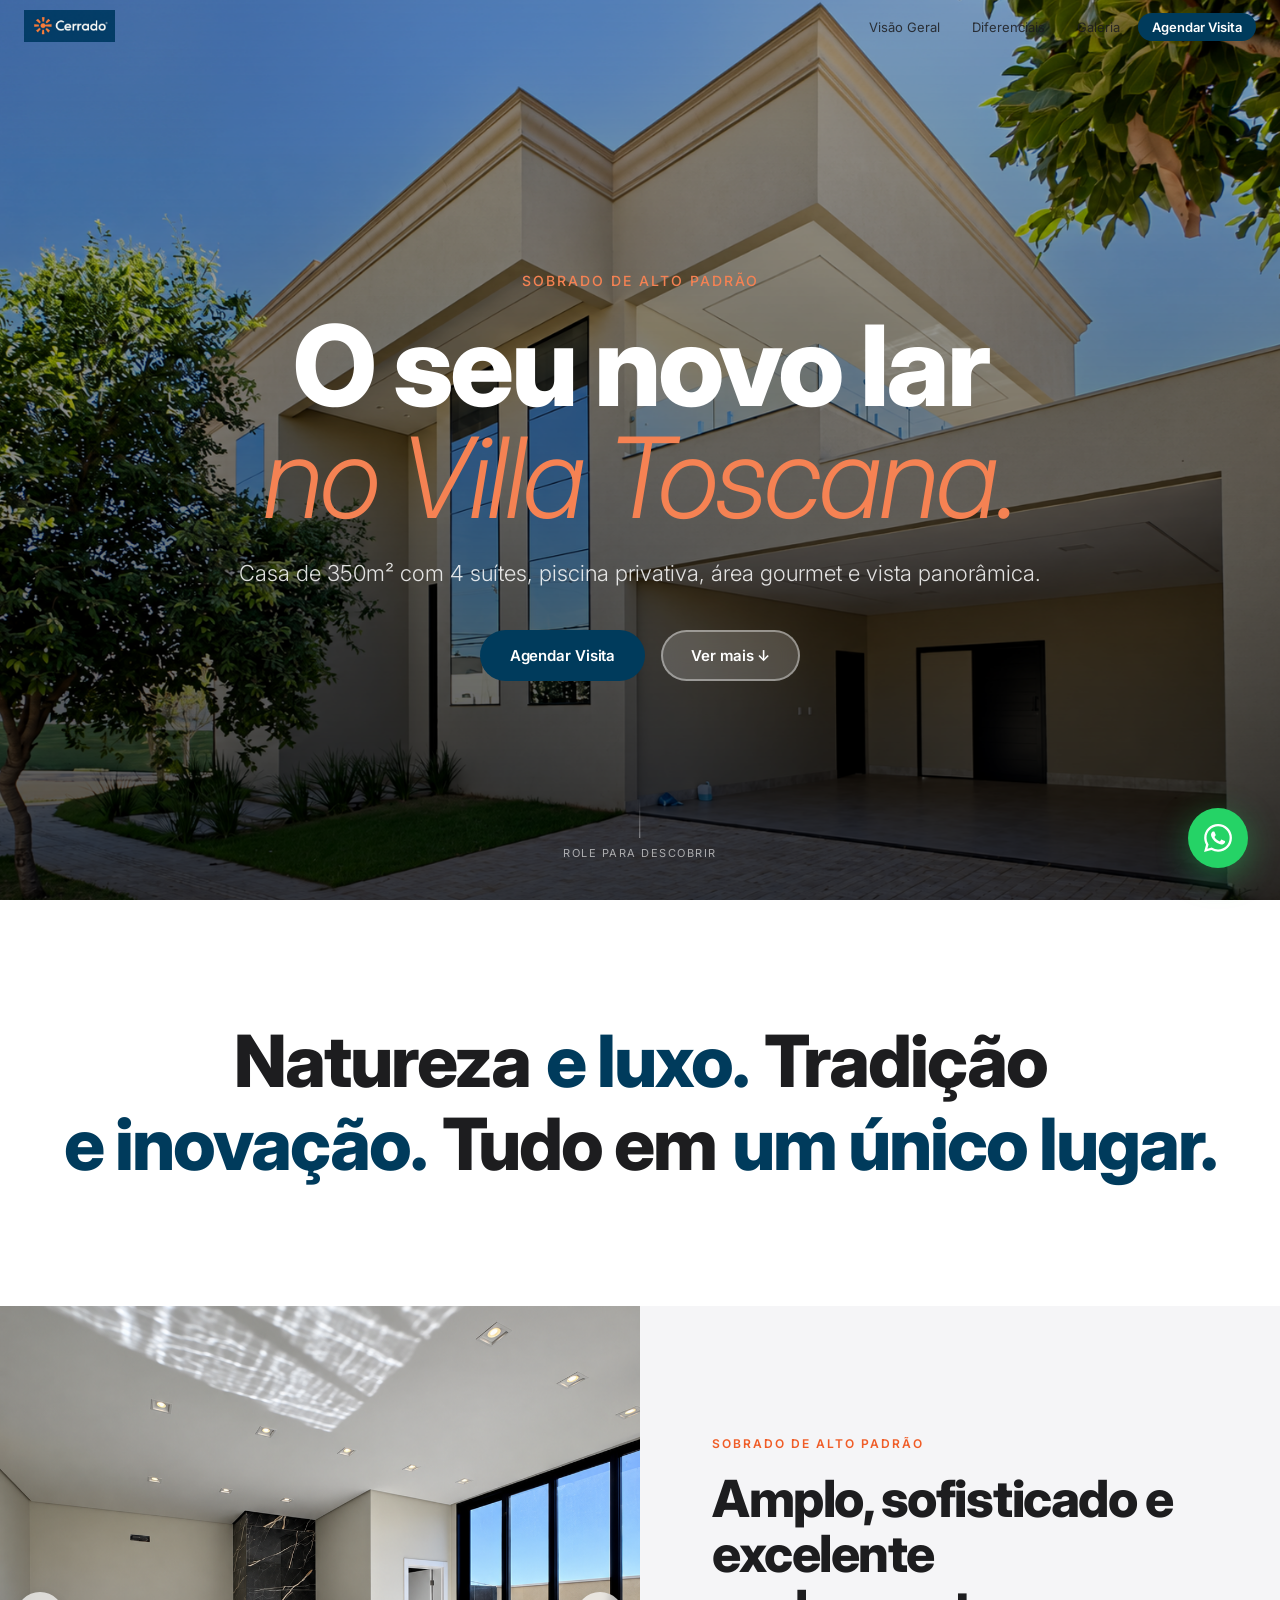
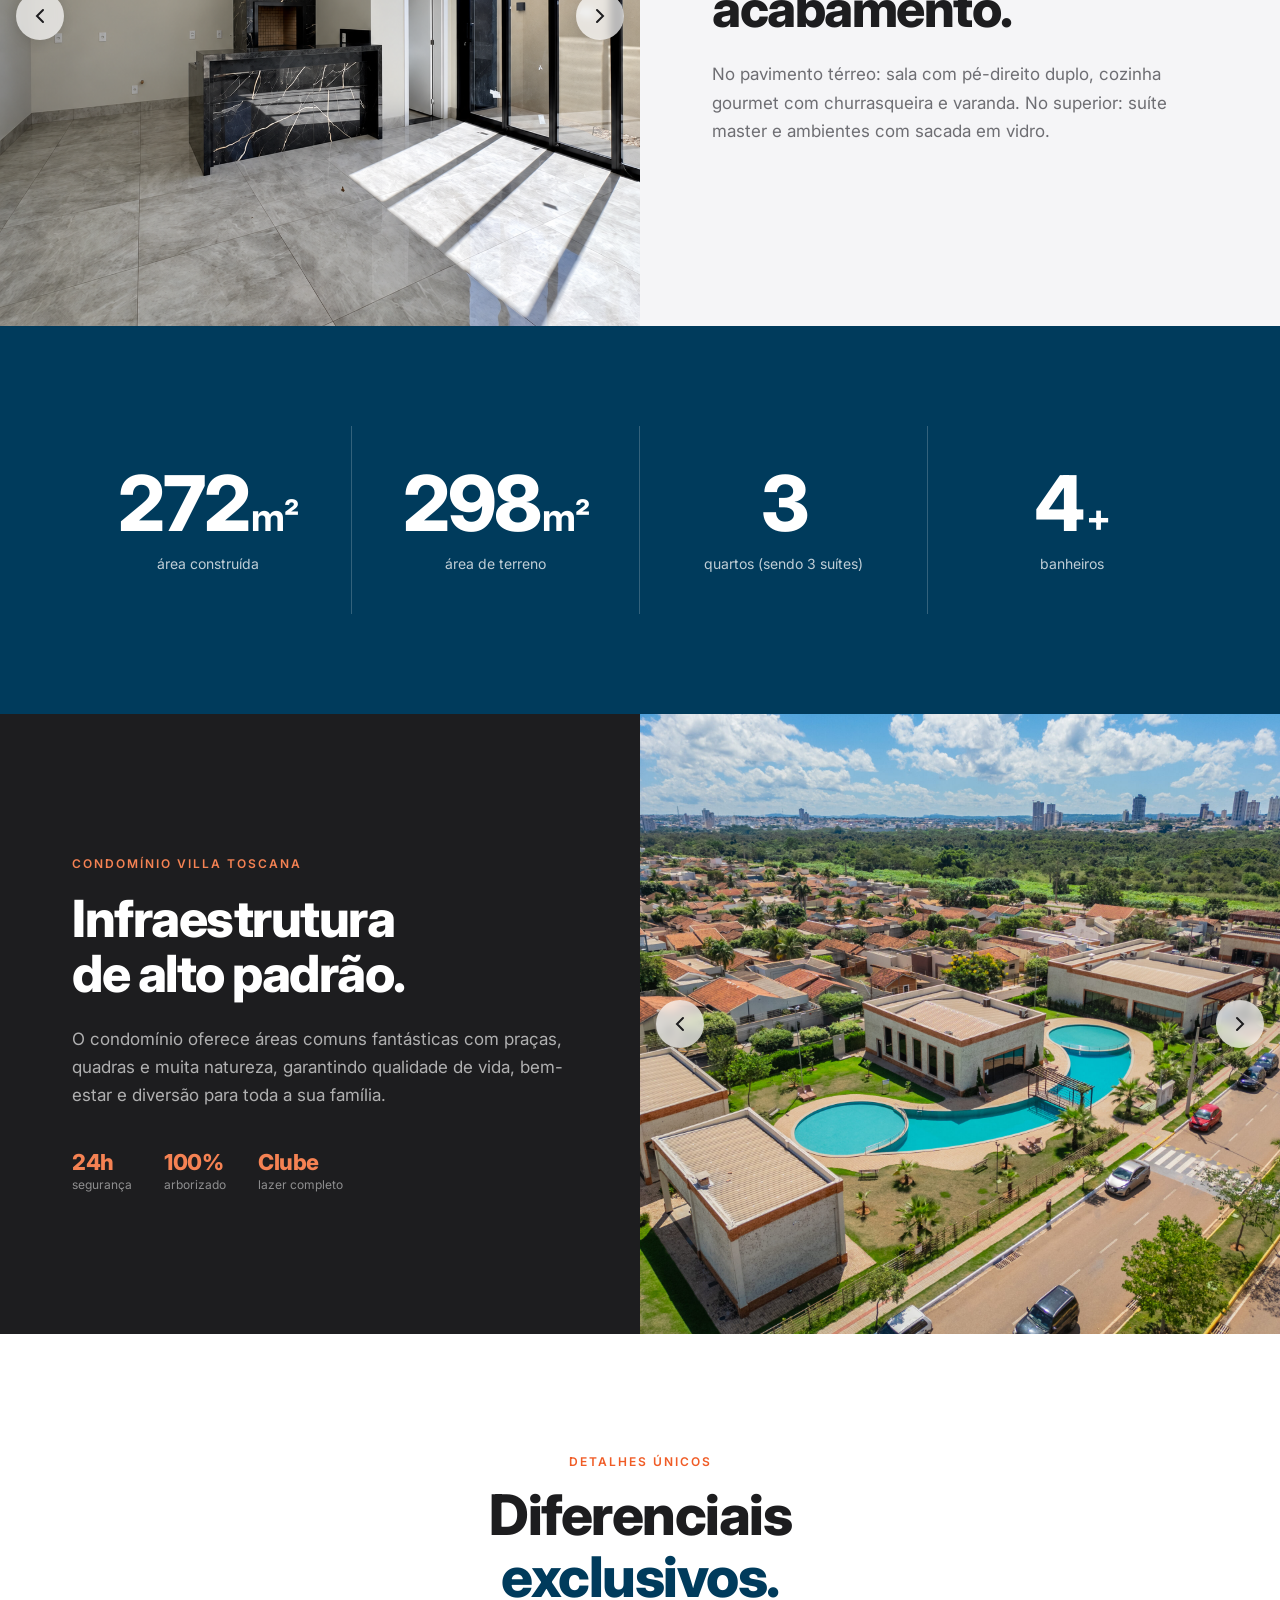
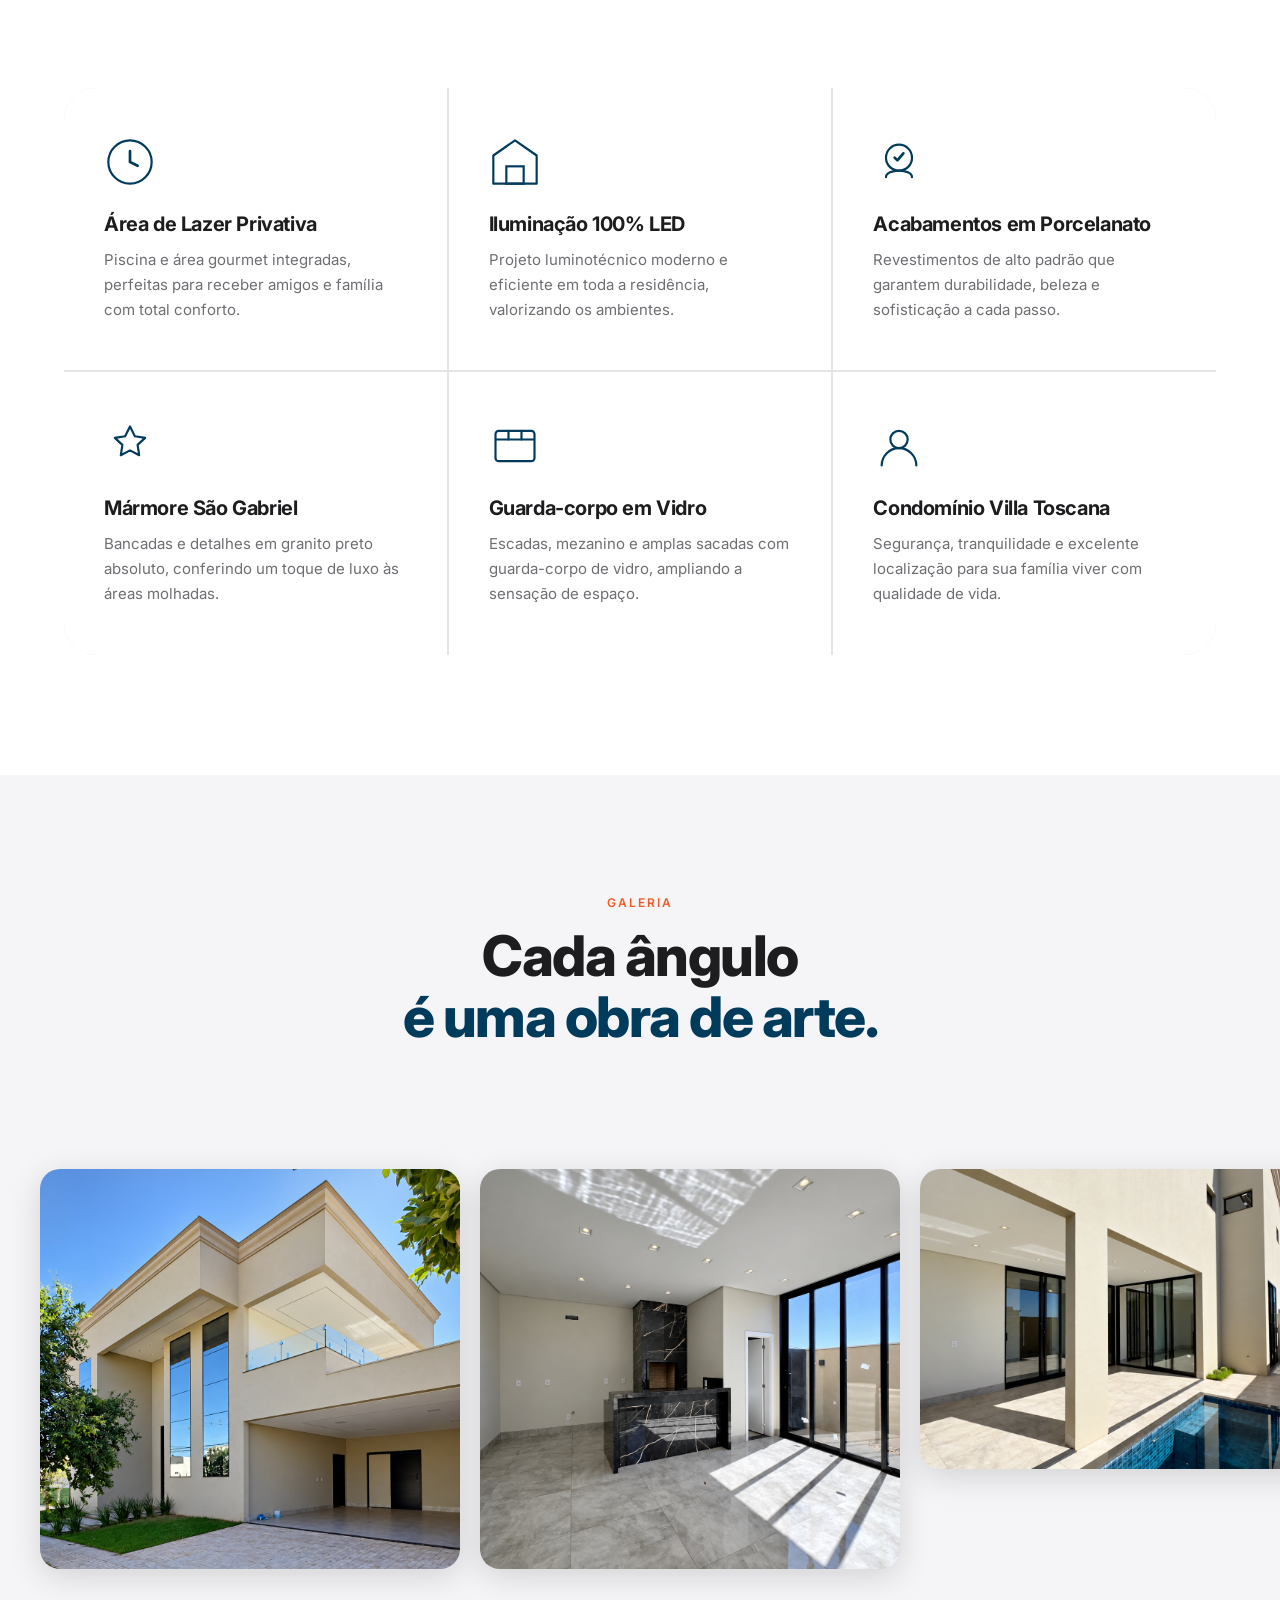
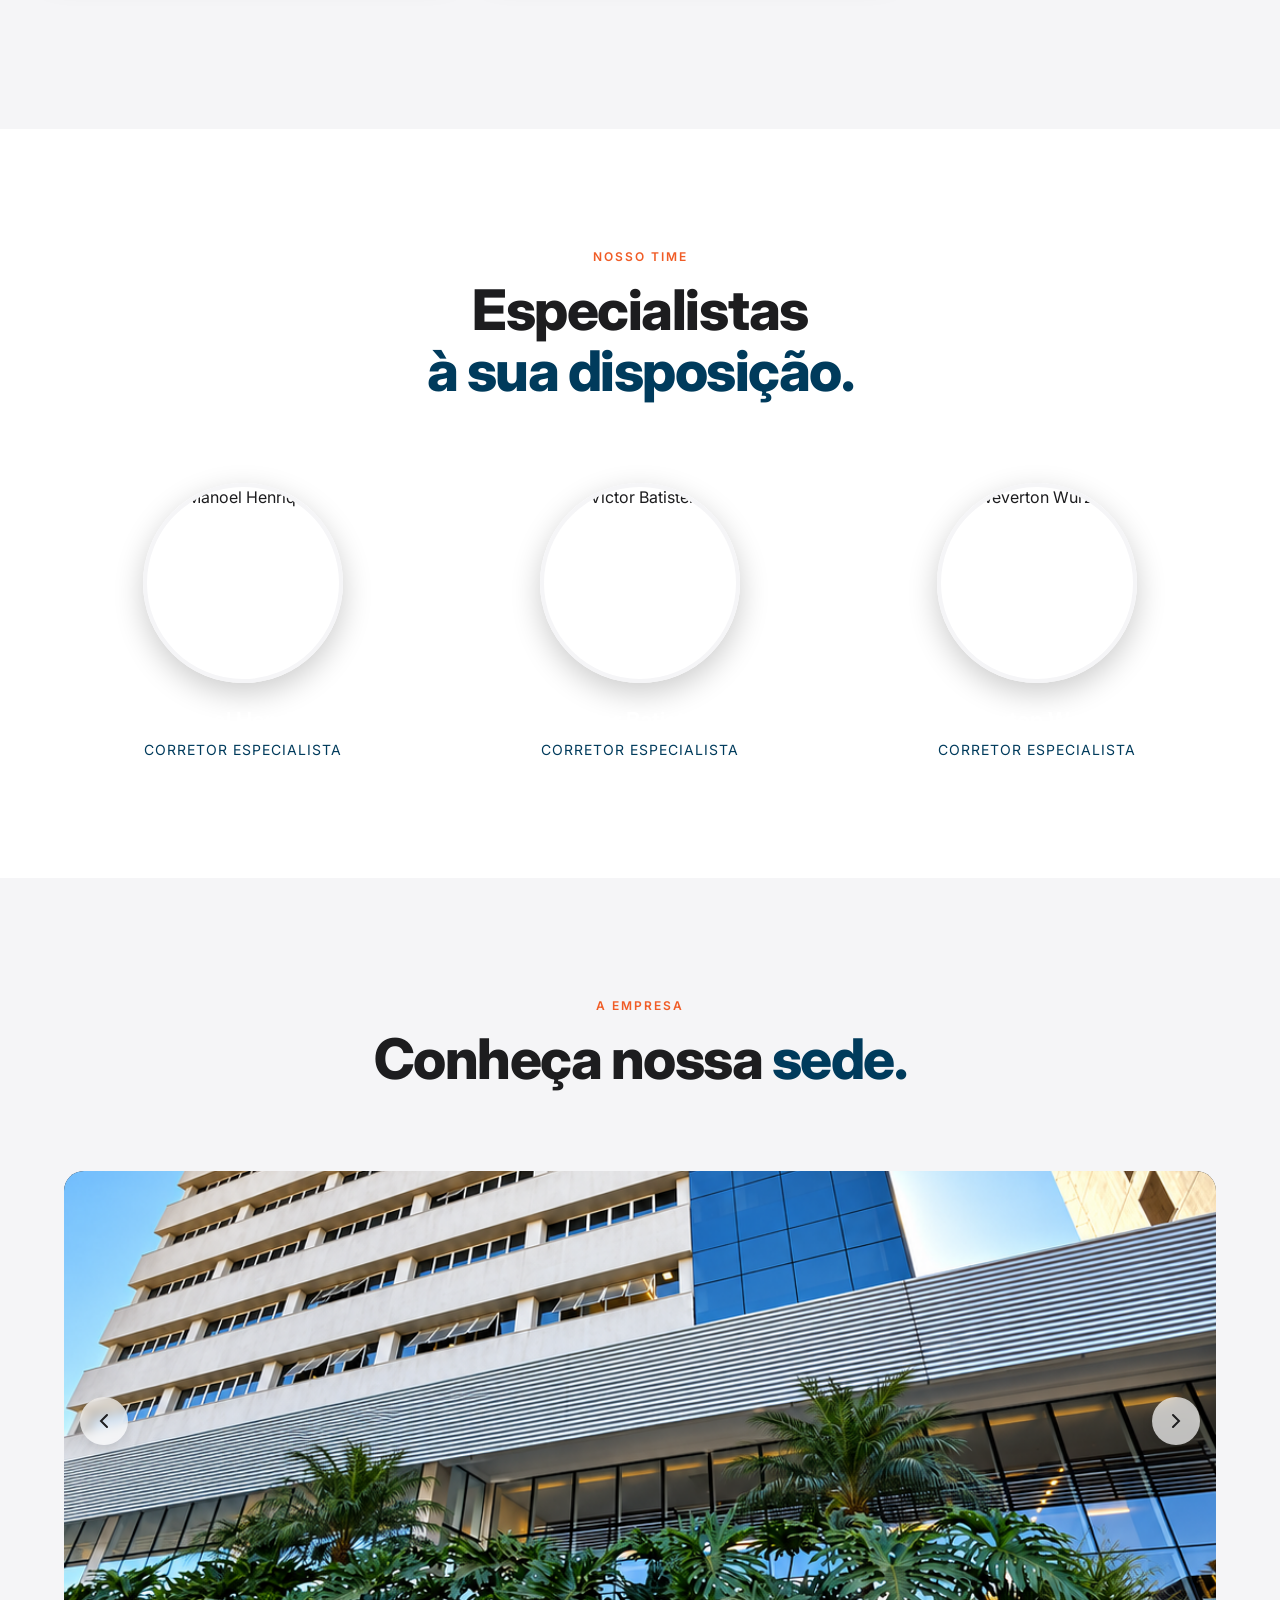
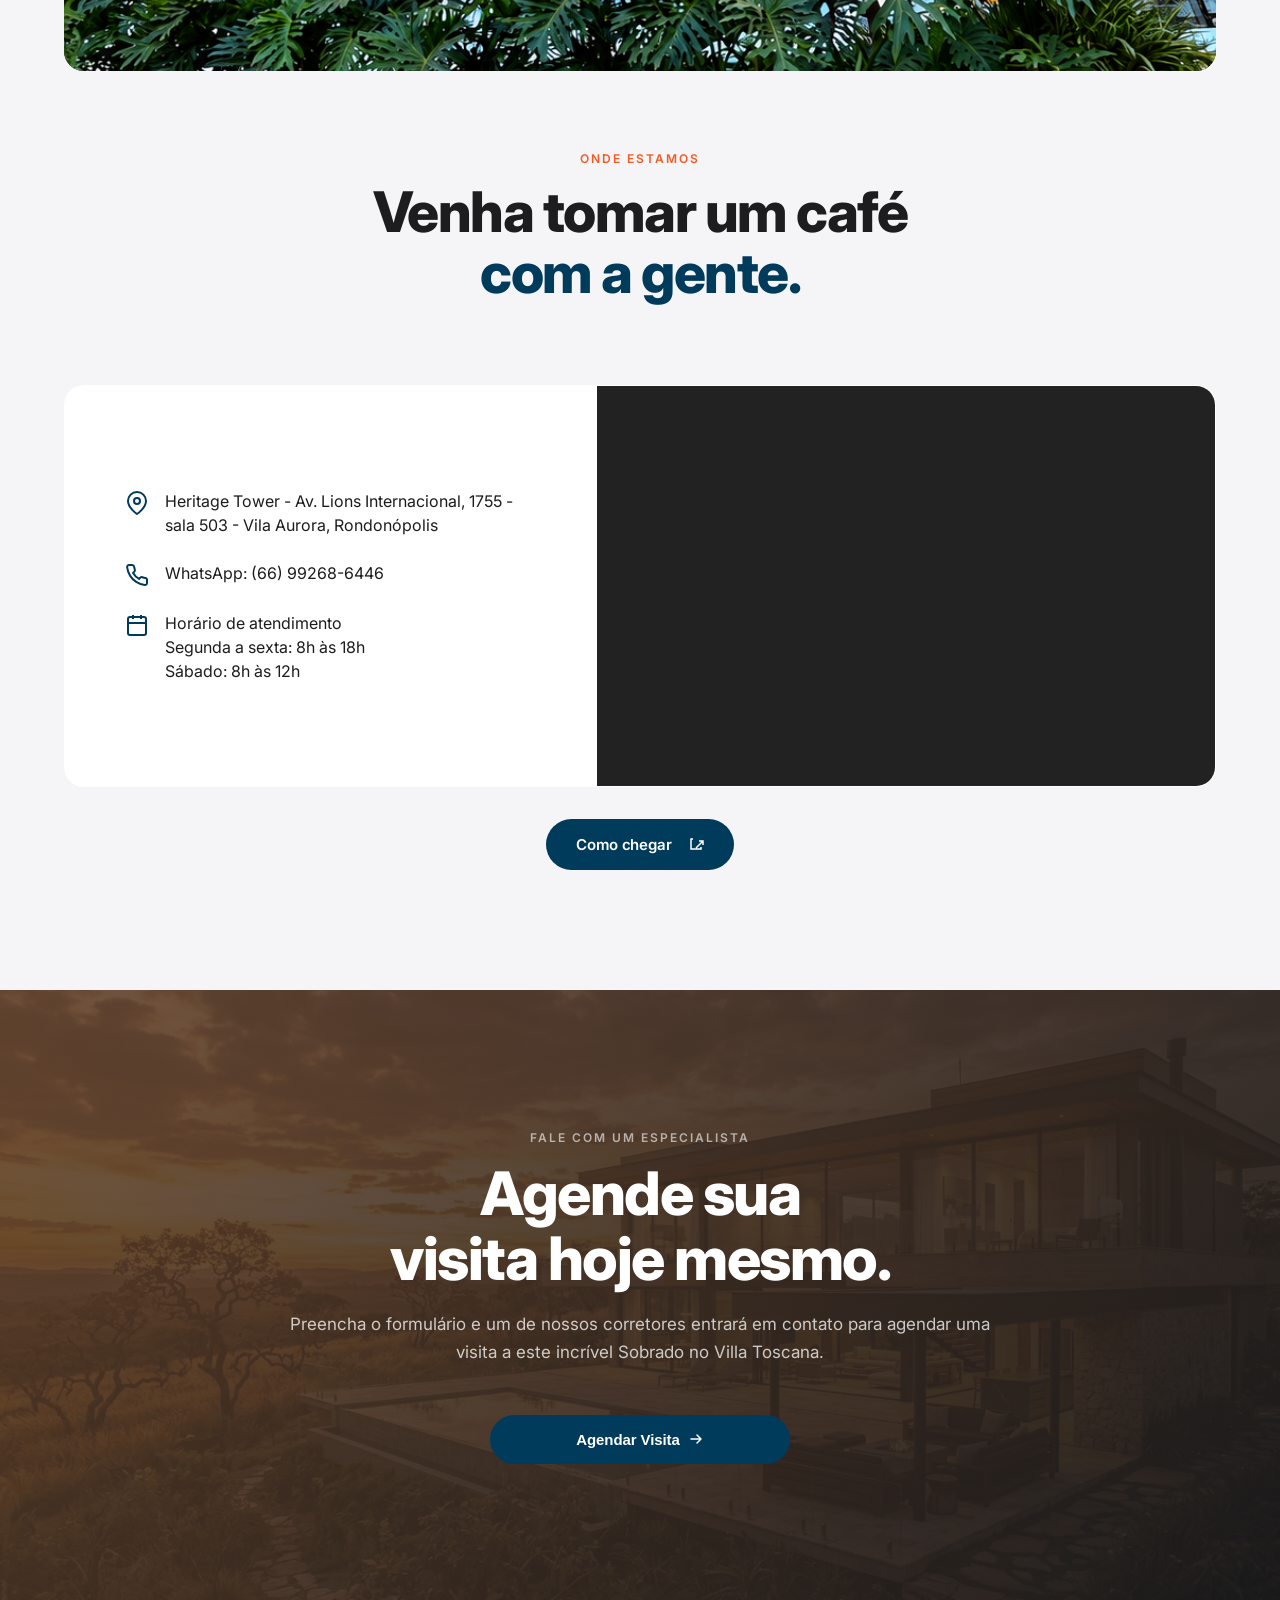
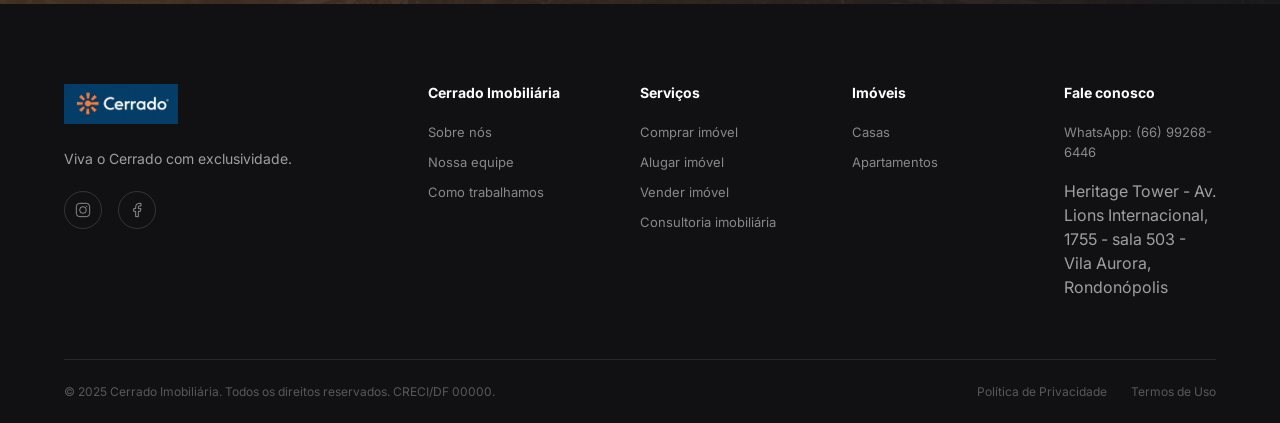
==== index.html @ 053aafa9 "feat: setup webhook, update layout and add obrigado page" ====
<!DOCTYPE html>
<html lang="pt-BR">
<head>
  <meta charset="UTF-8" />
  <meta name="viewport" content="width=device-width, initial-scale=1.0" />
  <title>Cerrado Imobiliária | Viva o Cerrado com Exclusividade</title>
  <meta name="description" content="Cerrado Imobiliária — empreendimentos de alto padrão integrados à natureza única do Cerrado brasileiro." />
  <link rel="preconnect" href="https://fonts.googleapis.com" />
  <link rel="preconnect" href="https://fonts.gstatic.com" crossorigin />
  <link href="https://fonts.googleapis.com/css2?family=Inter:ital,wght@0,300;0,400;0,500;0,600;0,700;0,800;0,900;1,300;1,400&display=swap" rel="stylesheet" />
  <link rel="stylesheet" href="style.css" />
</head>
<body>


  <nav class="nav" id="main-nav">
    <div class="nav__inner">
      <a href="#" class="nav__logo" id="nav-logo">
        <img src="logoempresa.png" alt="Cerrado Imobiliária" style="height: 32px;" />
      </a>
      <ul class="nav__links" id="nav-links">
        <li><a href="#visao-geral" class="nav__link">Visão Geral</a></li>

        <li><a href="#diferenciais" class="nav__link">Diferenciais</a></li>
        <li><a href="#galeria" class="nav__link">Galeria</a></li>
        <li><a href="#contato" class="nav__link nav__link--cta">Agendar Visita</a></li>
      </ul>
      <button class="nav__hamburger" id="nav-hamburger" aria-label="Menu">
        <span></span><span></span><span></span>
      </button>
    </div>
  </nav>

  <div class="mobile-menu" id="mobile-menu">
    <ul>
      <li><a href="#visao-geral">Visão Geral</a></li>

      <li><a href="#diferenciais">Diferenciais</a></li>
      <li><a href="#galeria">Galeria</a></li>
      <li><a href="#contato">Agendar Visita</a></li>
    </ul>
  </div>

  <main>

    <section class="hero" id="hero">
      <div class="hero__bg-wrap">
        <img src="frente.png" alt="Fachada da casa no Cerrado" class="hero__bg-img" id="hero-bg" />
        <div class="hero__overlay"></div>
      </div>
      <div class="hero__content">
        <p class="hero__eyebrow reveal-up" id="hero-eyebrow">Sobrado de Alto Padrão</p>
        <h1 class="hero__title reveal-up delay-1" id="hero-title">O seu novo lar<br/><em>no Villa Toscana.</em></h1>
        <p class="hero__subtitle reveal-up delay-2" id="hero-subtitle">
          Casa de 350m² com 4 suítes, piscina privativa, área gourmet e vista panorâmica.
        </p>
        <div class="hero__actions reveal-up delay-3">
          <a href="#contato" class="btn btn--primary" id="hero-cta-primary">Agendar Visita</a>
          <a href="#visao-geral" class="btn btn--ghost" id="hero-cta-ghost">Ver mais ↓</a>
        </div>
      </div>
      <div class="hero__scroll-hint" id="hero-scroll-hint">
        <div class="hero__scroll-line"></div>
        <span>Role para descobrir</span>
      </div>
    </section>

    <section class="tagline-section" id="visao-geral">
      <div class="container">
        <div class="tagline-wrap">
          <p class="tagline" id="tagline-text">
            <span class="tagline__word">Natureza</span>
            <span class="tagline__word tagline__accent">e luxo.</span>
            <span class="tagline__word">Tradição</span>
            <span class="tagline__word tagline__accent">e inovação.</span>
            <span class="tagline__word">Tudo em</span>
            <span class="tagline__word tagline__accent">um único lugar.</span>
          </p>
        </div>
      </div>
    </section>

    <section class="feature-section feature-section--left" id="feature-interior">
      <div class="feature-section__media">
        <div class="simple-carousel" id="interior-carousel">
          <div class="simple-carousel__track" id="interior-carousel-track">

            <img src="areagourmet.png" alt="Área Gourmet" class="simple-carousel__img" />
            <img src="piscina.png" alt="Piscina" class="simple-carousel__img" />
            <img src="quarto.png" alt="Suíte Master" class="simple-carousel__img" />
            <img src="banheiro.png" alt="Banheiro" class="simple-carousel__img" />
            <img src="sacada.png" alt="Sacada" class="simple-carousel__img" />
            <img src="lateral.png" alt="Fachada Lateral" class="simple-carousel__img" />
          </div>
          <button class="simple-carousel__btn simple-carousel__btn--prev" aria-label="Anterior">
            <svg viewBox="0 0 24 24" fill="none" stroke="currentColor" stroke-width="2" stroke-linecap="round"><path d="M15 18l-6-6 6-6"/></svg>
          </button>
          <button class="simple-carousel__btn simple-carousel__btn--next" aria-label="Próximo">
            <svg viewBox="0 0 24 24" fill="none" stroke="currentColor" stroke-width="2" stroke-linecap="round"><path d="M9 18l6-6-6-6"/></svg>
          </button>
        </div>
      </div>
      <div class="feature-section__content">
        <p class="feature__label reveal-fade">Sobrado de Alto Padrão</p>
        <h2 class="feature__title reveal-up">Amplo, sofisticado e<br/>excelente acabamento.</h2>
        <p class="feature__body reveal-fade delay-1">
          No pavimento térreo: sala com pé-direito duplo, cozinha gourmet com churrasqueira e varanda. No superior: suíte master e ambientes com sacada em vidro.
        </p>
        <a href="#contato" class="feature__link reveal-fade delay-2">Agendar visita ao decorado <span class="arrow">›</span></a>
      </div>
    </section>

    <section class="stats-section">
      <div class="container">
        <div class="stats-grid">
          <div class="stat reveal-up">
            <div class="stat__inner"><span class="stat__number" data-target="308">0</span><span class="stat__suffix">m²</span></div>
            <p class="stat__label">área construída</p>
          </div>
          <div class="stat reveal-up delay-1">
            <div class="stat__inner"><span class="stat__number" data-target="338">0</span><span class="stat__suffix">m²</span></div>
            <p class="stat__label">área de terreno</p>
          </div>
          <div class="stat reveal-up delay-2">
            <div class="stat__inner"><span class="stat__number" data-target="4">0</span></div>
            <p class="stat__label">quartos (sendo 3 suítes)</p>
          </div>
          <div class="stat reveal-up delay-3">
            <div class="stat__inner"><span class="stat__number" data-target="5">0</span><span class="stat__suffix">+</span></div>
            <p class="stat__label">banheiros</p>
          </div>
        </div>
      </div>
    </section>

    <section class="feature-section feature-section--right">
      <div class="feature-section__content">
        <p class="feature__label reveal-fade">Condomínio Villa Toscana</p>
        <h2 class="feature__title reveal-up">Infraestrutura<br/>de alto padrão.</h2>
        <p class="feature__body reveal-fade delay-1">
          O condomínio oferece áreas comuns fantásticas com praças, quadras e muita natureza, garantindo qualidade de vida, bem-estar e diversão para toda a sua família.
        </p>
        <div class="feature__stats reveal-fade delay-2">
          <div class="feature__stat"><strong>24h</strong><span>segurança</span></div>
          <div class="feature__stat"><strong>100%</strong><span>arborizado</span></div>
          <div class="feature__stat"><strong>Clube</strong><span>lazer completo</span></div>
        </div>
      </div>
      <div class="feature-section__media">
        <div class="simple-carousel" id="condo-carousel">
          <div class="simple-carousel__track" id="condo-carousel-track">
            <img src="Imagem-17-3-scaled.jpg" alt="Condomínio Villa Toscana" class="simple-carousel__img" />
            <img src="Imagem-24-1-scaled.jpg" alt="Condomínio Villa Toscana" class="simple-carousel__img" />
            <img src="Imagem-26-1-scaled.jpg" alt="Condomínio Villa Toscana" class="simple-carousel__img" />
            <img src="Imagem-29-1-scaled.jpg" alt="Condomínio Villa Toscana" class="simple-carousel__img" />
            <img src="Imagem-31-1-scaled.jpg" alt="Condomínio Villa Toscana" class="simple-carousel__img" />
            <img src="Imagem-33-scaled.jpg" alt="Condomínio Villa Toscana" class="simple-carousel__img" />
            <img src="Imagem-35-scaled.jpg" alt="Condomínio Villa Toscana" class="simple-carousel__img" />
            <img src="Imagem-4-3-scaled.jpg" alt="Condomínio Villa Toscana" class="simple-carousel__img" />
            <img src="Imagem-40-scaled.jpg" alt="Condomínio Villa Toscana" class="simple-carousel__img" />
          </div>
          <button class="simple-carousel__btn simple-carousel__btn--prev" aria-label="Anterior">
            <svg viewBox="0 0 24 24" fill="none" stroke="currentColor" stroke-width="2" stroke-linecap="round"><path d="M15 18l-6-6 6-6"/></svg>
          </button>
          <button class="simple-carousel__btn simple-carousel__btn--next" aria-label="Próximo">
            <svg viewBox="0 0 24 24" fill="none" stroke="currentColor" stroke-width="2" stroke-linecap="round"><path d="M9 18l6-6-6-6"/></svg>
          </button>
        </div>
      </div>
    </section>

    <section class="diferenciais-section" id="diferenciais">
      <div class="container">
        <div class="section-header reveal-up">
          <p class="section-label">Detalhes Únicos</p>
          <h2 class="section-title">Diferenciais<br/><span class="accent">exclusivos.</span></h2>
        </div>
        <div class="diferenciais-grid">

          <div class="diferencial reveal-up">
            <div class="diferencial__icon">
              <svg viewBox="0 0 48 48" fill="none"><circle cx="24" cy="24" r="20" stroke="currentColor" stroke-width="2"/><path d="M24 14v10l7 3.5" stroke="currentColor" stroke-width="2.5" stroke-linecap="round"/></svg>
            </div>
            <h3 class="diferencial__title">Área de Lazer Privativa</h3>
            <p class="diferencial__body">Piscina e área gourmet integradas, perfeitas para receber amigos e família com total conforto.</p>
          </div>

          <div class="diferencial reveal-up delay-1">
            <div class="diferencial__icon">
              <svg viewBox="0 0 48 48" fill="none"><path d="M24 4L4 18v26h40V18L24 4z" stroke="currentColor" stroke-width="2" stroke-linejoin="round"/><rect x="16" y="28" width="16" height="16" stroke="currentColor" stroke-width="2"/></svg>
            </div>
            <h3 class="diferencial__title">Iluminação 100% LED</h3>
            <p class="diferencial__body">Projeto luminotécnico moderno e eficiente em toda a residência, valorizando os ambientes.</p>
          </div>

          <div class="diferencial reveal-up delay-2">
            <div class="diferencial__icon">
              <svg viewBox="0 0 48 48" fill="none"><circle cx="24" cy="20" r="12" stroke="currentColor" stroke-width="2"/><path d="M12 38c0-8 24-8 24 0" stroke="currentColor" stroke-width="2" stroke-linecap="round"/><path d="M20 20l2.5 2.5L28 16" stroke="currentColor" stroke-width="2.5" stroke-linecap="round" stroke-linejoin="round"/></svg>
            </div>
            <h3 class="diferencial__title">Acabamentos em Porcelanato</h3>
            <p class="diferencial__body">Revestimentos de alto padrão que garantem durabilidade, beleza e sofisticação a cada passo.</p>
          </div>

          <div class="diferencial reveal-up delay-3">
            <div class="diferencial__icon">
              <svg viewBox="0 0 48 48" fill="none"><path d="M24 6l4.5 9 9.5 1.5-7 6.5 1.5 9.5L24 28l-8.5 4.5 1.5-9.5L10 16.5l9.5-1.5L24 6z" stroke="currentColor" stroke-width="2" stroke-linejoin="round"/></svg>
            </div>
            <h3 class="diferencial__title">Mármore São Gabriel</h3>
            <p class="diferencial__body">Bancadas e detalhes em granito preto absoluto, conferindo um toque de luxo às áreas molhadas.</p>
          </div>

          <div class="diferencial reveal-up delay-1">
            <div class="diferencial__icon">
              <svg viewBox="0 0 48 48" fill="none"><rect x="6" y="10" width="36" height="28" rx="3" stroke="currentColor" stroke-width="2"/><path d="M6 18h36" stroke="currentColor" stroke-width="2"/><path d="M18 10v8M30 10v8" stroke="currentColor" stroke-width="2" stroke-linecap="round"/></svg>
            </div>
            <h3 class="diferencial__title">Guarda-corpo em Vidro</h3>
            <p class="diferencial__body">Escadas, mezanino e amplas sacadas com guarda-corpo de vidro, ampliando a sensação de espaço.</p>
          </div>

          <div class="diferencial reveal-up delay-2">
            <div class="diferencial__icon">
              <svg viewBox="0 0 48 48" fill="none"><circle cx="24" cy="18" r="8" stroke="currentColor" stroke-width="2"/><path d="M8 42c0-8.8 7.2-16 16-16s16 7.2 16 16" stroke="currentColor" stroke-width="2" stroke-linecap="round"/></svg>
            </div>
            <h3 class="diferencial__title">Condomínio Villa Toscana</h3>
            <p class="diferencial__body">Segurança, tranquilidade e excelente localização para sua família viver com qualidade de vida.</p>
          </div>

        </div>
      </div>
    </section>


    <section class="gallery-section" id="galeria">
      <div class="container">
        <div class="section-header reveal-up">
          <p class="section-label">Galeria</p>
          <h2 class="section-title">Cada ângulo<br/><span class="accent">é uma obra de arte.</span></h2>
        </div>
      </div>
      <div class="gallery-scroll-wrap">
        <div class="gallery-track" id="gallery-track">
          <div class="gallery-item gallery-item--tall">
            <img src="frente.png" alt="Fachada da Casa" />
            <div class="gallery-item__overlay"><span>Fachada Principal</span></div>
          </div>

          <div class="gallery-item gallery-item--tall">
            <img src="areagourmet.png" alt="Área Gourmet" />
            <div class="gallery-item__overlay"><span>Área Gourmet</span></div>
          </div>
          <div class="gallery-item">
            <img src="piscina.png" alt="Piscina privativa" />
            <div class="gallery-item__overlay"><span>Piscina Privativa</span></div>
          </div>
          <div class="gallery-item gallery-item--wide">
            <img src="quarto.png" alt="Suíte master" style="object-position: center 70%;" />
            <div class="gallery-item__overlay"><span>Suíte Master</span></div>
          </div>
          <div class="gallery-item">
            <img src="banheiro.png" alt="Banheiro" />
            <div class="gallery-item__overlay"><span>Banheiro</span></div>
          </div>
          <div class="gallery-item gallery-item--tall">
            <img src="sacada.png" alt="Sacada" />
            <div class="gallery-item__overlay"><span>Sacada</span></div>
          </div>
        </div>
      </div>
    </section>

    <section class="team-section" id="equipe">
      <div class="container">
        <div class="section-header reveal-up">
          <p class="section-label">Nosso Time</p>
          <h2 class="section-title">Especialistas<br/><span class="accent">à sua disposição.</span></h2>
        </div>
        <div class="team-grid">
          <div class="team-member reveal-up">
            <div class="team-member__img-wrap">
              <img src="Manoel Henrique - cópia.jpg" alt="Manoel Henrique" class="team-member__img" />
            </div>
            <h3 class="team-member__name">Manoel Henrique</h3>
            <p class="team-member__role">Corretor Especialista</p>
          </div>
          <div class="team-member reveal-up delay-1">
            <div class="team-member__img-wrap">
              <img src="Victor Batistella - cópia.webp" alt="Victor Batistella" class="team-member__img" />
            </div>
            <h3 class="team-member__name">Victor Batistella</h3>
            <p class="team-member__role">Corretor Especialista</p>
          </div>
          <div class="team-member reveal-up delay-2">
            <div class="team-member__img-wrap">
              <img src="Weverton Wurzius - cópia.jpg" alt="Weverton Wurzius" class="team-member__img" />
            </div>
            <h3 class="team-member__name">Weverton Wurzius</h3>
            <p class="team-member__role">Corretor Especialista</p>
          </div>
        </div>
      </div>
    </section>
    </section>

    <section class="company-section" id="empresa">
      <div class="container">
        <div class="section-header reveal-up">
          <p class="section-label">A Empresa</p>
          <h2 class="section-title">Conheça nossa <span class="accent">sede.</span></h2>
        </div>
        <div class="company-carousel-wrap reveal-up delay-1">
          <div class="simple-carousel" id="company-carousel">
            <div class="simple-carousel__track" id="company-carousel-track">
              <img src="empresa1.png" alt="Cerrado Imobiliária - Sede" class="simple-carousel__img" />
              <img src="empresa2.webp" alt="Cerrado Imobiliária - Recepção" class="simple-carousel__img" />
              <img src="empresa3.webp" alt="Cerrado Imobiliária - Atendimento" class="simple-carousel__img" />
              <img src="empresa4.webp" alt="Cerrado Imobiliária - Escritório" class="simple-carousel__img" />
            </div>
            <button class="simple-carousel__btn simple-carousel__btn--prev" aria-label="Anterior">
              <svg viewBox="0 0 24 24" fill="none" stroke="currentColor" stroke-width="2" stroke-linecap="round"><path d="M15 18l-6-6 6-6"/></svg>
            </button>
            <button class="simple-carousel__btn simple-carousel__btn--next" aria-label="Próximo">
              <svg viewBox="0 0 24 24" fill="none" stroke="currentColor" stroke-width="2" stroke-linecap="round"><path d="M9 18l6-6-6-6"/></svg>
            </button>
          </div>
        </div>
      </div>
    </section>

    <section class="location-section" id="localizacao">
      <div class="container">
        <div class="section-header reveal-up">
          <p class="section-label">Onde estamos</p>
          <h2 class="section-title">Venha tomar um café<br/><span class="accent">com a gente.</span></h2>
        </div>
        <div class="location-card reveal-up delay-1">
          <div class="location-info">
            <div class="location-info__item">
              <svg viewBox="0 0 24 24" fill="none" stroke="currentColor" stroke-width="2"><path d="M21 10c0 7-9 13-9 13s-9-6-9-13a9 9 0 0118 0z"/><circle cx="12" cy="10" r="3"/></svg>
              <div>
                <p>Heritage Tower - Av. Lions Internacional, 1755 - sala 503 - Vila Aurora, Rondonópolis</p>
              </div>
            </div>
            <div class="location-info__item">
              <svg viewBox="0 0 24 24" fill="none" stroke="currentColor" stroke-width="2"><path d="M22 16.92v3a2 2 0 01-2.18 2 19.79 19.79 0 01-8.63-3.07 19.5 19.5 0 01-6-6 19.79 19.79 0 01-3.07-8.67A2 2 0 014.11 2h3a2 2 0 012 1.72 12.84 12.84 0 00.7 2.81 2 2 0 01-.45 2.11L8.09 9.91a16 16 0 006 6l1.27-1.27a2 2 0 012.11-.45 12.84 12.84 0 002.81.7A2 2 0 0122 16.92z"/></svg>
              <div>
                <p>WhatsApp: (66) 99268-6446</p>
              </div>
            </div>
            <div class="location-info__item">
              <svg viewBox="0 0 24 24" fill="none" stroke="currentColor" stroke-width="2"><rect x="3" y="4" width="18" height="18" rx="2" ry="2"/><line x1="16" y1="2" x2="16" y2="6"/><line x1="8" y1="2" x2="8" y2="6"/><line x1="3" y1="10" x2="21" y2="10"/></svg>
              <div>
                <p>Horário de atendimento<br/>Segunda a sexta: 8h às 18h<br/>Sábado: 8h às 12h</p>
              </div>
            </div>
          </div>
          <div class="location-map">
            <iframe src="https://maps.google.com/maps?q=-16.472855,-54.610461&t=m&z=15&output=embed&iwloc=near" width="100%" height="100%" style="border:0;" allowfullscreen="" loading="lazy"></iframe>
          </div>
        </div>
        <div class="location-action reveal-up delay-2">
          <a href="https://www.google.com/maps?ll=-16.472855,-54.610461&z=13&t=m&hl=pt-BR&gl=US&mapclient=embed&q=16%C2%B028%2722.3%22S+54%C2%B036%2737.7%22W+-16.472855,+-54.610461@-16.4728553,-54.6104612" target="_blank" class="btn btn--primary" style="background: #003B5C;">
            <span>Como chegar</span>
            <svg width="16" height="16" viewBox="0 0 16 16" fill="none" style="margin-left: 8px;"><path d="M11 5h4v4M15 5L8 12M5 3H3v10h10v-2" stroke="currentColor" stroke-width="1.5"/></svg>
          </a>
        </div>
      </div>
    </section>


    <section class="cta-section" id="contato">
      <div class="cta-section__bg">
        <img src="hero.jpg" alt="Empreendimento Cerrado" class="cta-section__bg-img" />
        <div class="cta-section__overlay"></div>
      </div>
      <div class="container">
        <div class="cta-content reveal-up">
          <p class="section-label section-label--light">Fale com um especialista</p>
          <h2 class="cta__title">Agende sua<br/>visita hoje mesmo.</h2>
          <p class="cta__body">Preencha o formulário e um de nossos corretores entrará em contato para agendar uma visita a este incrível Sobrado no Villa Toscana.</p>
          <button class="btn btn--primary btn--full" id="open-modal-btn" style="max-width: 300px; margin: 0 auto; display: flex;">
            <span>Agendar Visita</span>
            <svg width="16" height="16" viewBox="0 0 16 16" fill="none"><path d="M3 8h10M9 4l4 4-4 4" stroke="currentColor" stroke-width="1.5" stroke-linecap="round" stroke-linejoin="round"/></svg>
          </button>
        </div>
      </div>
    </section>

  </main>

  <footer class="footer">
    <div class="container">
      <div class="footer__grid">
        <div class="footer__brand">
          <div class="footer__logo">
            <img src="logoempresa.png" alt="Cerrado Imobiliária" style="height: 40px; margin-bottom: 10px;" />
          </div>
          <p class="footer__tagline">Viva o Cerrado com exclusividade.</p>
          <div class="footer__social">
            <a href="https://www.instagram.com/imobcerrado" aria-label="Instagram" id="footer-instagram" target="_blank" rel="noopener noreferrer">
              <svg viewBox="0 0 24 24" fill="none" stroke="currentColor" stroke-width="1.5"><rect x="2" y="2" width="20" height="20" rx="5"/><circle cx="12" cy="12" r="5"/><circle cx="17.5" cy="6.5" r="1" fill="currentColor" stroke="none"/></svg>
            </a>
            <a href="https://www.facebook.com/profile.php?id=61574217346025" aria-label="Facebook" id="footer-facebook" target="_blank" rel="noopener noreferrer">
              <svg viewBox="0 0 24 24" fill="none" stroke="currentColor" stroke-width="1.5"><path d="M18 2h-3a5 5 0 0 0-5 5v3H7v4h3v8h4v-8h3l1-4h-4V7a1 1 0 0 1 1-1h3z"/></svg>
            </a>
          </div>
        </div>
        <div class="footer__col">
          <h4>Cerrado Imobiliária</h4>
          <ul>
            <li><a href="https://cerradoimobiliaria.com.br/#sobre" target="_blank" rel="noopener noreferrer">Sobre nós</a></li>
            <li><a href="https://cerradoimobiliaria.com.br/#equipe" target="_blank" rel="noopener noreferrer">Nossa equipe</a></li>
            <li><a href="https://cerradoimobiliaria.com.br/#servicos" target="_blank" rel="noopener noreferrer">Como trabalhamos</a></li>

          </ul>
        </div>
        <div class="footer__col">
          <h4>Serviços</h4>
          <ul>
            <li><a href="https://cerradoimobiliaria.com.br/#buscar" target="_blank" rel="noopener noreferrer">Comprar imóvel</a></li>
            <li><a href="https://cerradoimobiliaria.com.br/#buscar" target="_blank" rel="noopener noreferrer">Alugar imóvel</a></li>
            <li><a href="https://cerradoimobiliaria.com.br/#buscar" target="_blank" rel="noopener noreferrer">Vender imóvel</a></li>
            <li><a href="https://cerradoimobiliaria.com.br/#formulario" target="_blank" rel="noopener noreferrer">Consultoria imobiliária</a></li>
          </ul>
        </div>
        <div class="footer__col">
          <h4>Imóveis</h4>
          <ul>
            <li><a href="https://cerradoimobiliaria.com.br/#buscar" target="_blank" rel="noopener noreferrer">Casas</a></li>
            <li><a href="https://cerradoimobiliaria.com.br/#buscar" target="_blank" rel="noopener noreferrer">Apartamentos</a></li>
          </ul>
        </div>
        <div class="footer__col">
          <h4>Fale conosco</h4>
          <ul>
            <li><a href="https://wa.me/5566992686446" target="_blank" rel="noopener noreferrer">WhatsApp: (66) 99268-6446</a></li>
            <li style="line-height: 1.5; margin-top: 8px;">Heritage Tower - Av. Lions Internacional, 1755 - sala 503 - Vila Aurora, Rondonópolis</li>
          </ul>
        </div>
      </div>
      <div class="footer__bottom">
        <p>© 2025 Cerrado Imobiliária. Todos os direitos reservados. CRECI/DF 00000.</p>
        <div class="footer__bottom-links">
          <a href="#">Política de Privacidade</a>
          <a href="#">Termos de Uso</a>
        </div>
      </div>
    </div>
  </footer>

  <a href="https://wa.me/5566992686446?text=Olá!%20Gostaria%20de%20saber%20mais%20sobre%20o%20Sobrado%20no%20Villa%20Toscana."
     class="whatsapp-btn" id="whatsapp-btn" target="_blank" rel="noopener noreferrer" aria-label="WhatsApp">
    <svg viewBox="0 0 24 24" fill="currentColor"><path d="M17.472 14.382c-.297-.149-1.758-.867-2.03-.967-.273-.099-.471-.148-.67.15-.197.297-.767.966-.94 1.164-.173.199-.347.223-.644.075-.297-.15-1.255-.463-2.39-1.475-.883-.788-1.48-1.761-1.653-2.059-.173-.297-.018-.458.13-.606.134-.133.298-.347.446-.52.149-.174.198-.298.298-.497.099-.198.05-.371-.025-.52-.075-.149-.669-1.612-.916-2.207-.242-.579-.487-.5-.669-.51-.173-.008-.371-.01-.57-.01-.198 0-.52.074-.792.372-.272.297-1.04 1.016-1.04 2.479 0 1.462 1.065 2.875 1.213 3.074.149.198 2.096 3.2 5.077 4.487.709.306 1.262.489 1.694.625.712.227 1.36.195 1.871.118.571-.085 1.758-.719 2.006-1.413.248-.694.248-1.289.173-1.413-.074-.124-.272-.198-.57-.347m-5.421 7.403h-.004a9.87 9.87 0 01-5.031-1.378l-.361-.214-3.741.982.998-3.648-.235-.374a9.86 9.86 0 01-1.51-5.26c.001-5.45 4.436-9.884 9.888-9.884 2.64 0 5.122 1.03 6.988 2.898a9.825 9.825 0 012.893 6.994c-.003 5.45-4.437 9.884-9.885 9.884m8.413-18.297A11.815 11.815 0 0012.05 0C5.495 0 .16 5.335.157 11.892c0 2.096.547 4.142 1.588 5.945L.057 24l6.305-1.654a11.882 11.882 0 005.683 1.448h.005c6.554 0 11.89-5.335 11.893-11.893a11.821 11.821 0 00-3.48-8.413z"/></svg>
    <span class="whatsapp-btn__tooltip">Fale no WhatsApp</span>
  </a>

  <div class="modal" id="contact-modal">
    <div class="modal__overlay" id="modal-overlay"></div>
    <div class="modal__content">
      <button class="modal__close" id="modal-close" aria-label="Fechar">×</button>
      <h3 class="modal__title">Fale Conosco</h3>
      <p class="modal__body">Deixe seu contato para agendarmos sua visita.</p>
      <form class="contact-form" id="contact-form" style="background: transparent; border: none; padding: 0;">
        <div class="contact-form__group">
          <label for="nome">Nome completo</label>
          <input type="text" id="nome" name="nome" placeholder="Seu nome" autocomplete="name" required />
        </div>
        <div class="contact-form__group">
          <label for="telefone">WhatsApp</label>
          <input type="tel" id="telefone" name="telefone" placeholder="(00) 00000-0000" autocomplete="tel" required />
        </div>
        <div class="contact-form__group">
          <label for="interesse">Horário de Preferência</label>
          <select id="interesse" name="interesse">
            <option value="" disabled selected>Qual melhor horário para visita?</option>
            <option value="manha">Manhã (09h - 12h)</option>
            <option value="tarde">Tarde (13h - 18h)</option>
            <option value="fds">Final de Semana</option>
          </select>
        </div>
        <button type="submit" class="btn btn--primary btn--full" id="form-submit">
          <span>Quero ser atendido</span>
        </button>
      </form>
    </div>
  </div>

  <script src="main.js"></script>
</body>
</html>
---- style.css ----
/* ═══════════════════════════════════════════════════
   CERRADO IMOBILIÁRIA — APPLE-INSPIRED DESIGN SYSTEM
   ═══════════════════════════════════════════════════ */

/* ── RESET & BASE ── */
*, *::before, *::after { box-sizing: border-box; margin: 0; padding: 0; }

:root {
  --c-bg:          #f5f5f7;
  --c-bg-alt:      #ffffff;
  --c-bg-dark:     #1d1d1f;
  --c-text:        #1d1d1f;
  --c-text-sec:    #6e6e73;
  --c-text-light:  #f5f5f7;
  --c-accent:      #003B5C;
  --c-accent-2:    #F05C26;
  --c-accent-3:    #F58253;
  --c-gold:        #F05C26;
  --c-green:       #003B5C;
  --c-white:       #ffffff;
  --nav-h:         52px;
  --announce-h:    0px;
  --r-sm:          12px;
  --r-md:          20px;
  --r-lg:          32px;
  --r-xl:          48px;
  --shadow-sm:     0 2px 12px rgba(0,0,0,0.08);
  --shadow-md:     0 8px 32px rgba(0,0,0,0.14);
  --shadow-lg:     0 24px 64px rgba(0,0,0,0.20);
  --trans-fast:    0.2s cubic-bezier(0.25,0.46,0.45,0.94);
  --trans-base:    0.4s cubic-bezier(0.25,0.46,0.45,0.94);
  --trans-slow:    0.7s cubic-bezier(0.25,0.46,0.45,0.94);
  --trans-spring:  0.6s cubic-bezier(0.34,1.56,0.64,1);
}

html { scroll-behavior: smooth; font-size: 16px; }

body {
  font-family: 'Inter', -apple-system, BlinkMacSystemFont, 'Segoe UI', sans-serif;
  background: var(--c-bg);
  color: var(--c-text);
  overflow-x: hidden;
  -webkit-font-smoothing: antialiased;
  -moz-osx-font-smoothing: grayscale;
}

img { display: block; width: 100%; height: 100%; object-fit: cover; }
a { text-decoration: none; color: inherit; }
ul { list-style: none; }

.container {
  width: 100%;
  max-width: 1200px;
  margin: 0 auto;
  padding: 0 24px;
}

/* ── SCROLLBAR ── */
::-webkit-scrollbar { width: 6px; }
::-webkit-scrollbar-track { background: #f1f1f1; }
::-webkit-scrollbar-thumb { background: var(--c-accent); border-radius: 3px; }

/* ── SELECTION ── */
::selection { background: var(--c-accent); color: white; }

/* ═══════════════════════════════════════════════════
   ANNOUNCE BAR
   ═══════════════════════════════════════════════════ */
.announce-bar {
  background: var(--c-bg-dark);
  color: var(--c-text-light);
  height: var(--announce-h);
  display: flex;
  align-items: center;
  font-size: 13px;
  position: relative;
  z-index: 200;
  transition: height var(--trans-base), opacity var(--trans-base);
  overflow: hidden;
}
.announce-bar.hidden { height: 0; opacity: 0; }
.announce-bar__inner {
  display: flex;
  align-items: center;
  justify-content: center;
  gap: 12px;
  width: 100%;
  padding: 0 48px;
  position: relative;
}
.announce-bar__link {
  color: var(--c-accent-3);
  font-weight: 600;
  transition: color var(--trans-fast);
}
.announce-bar__link:hover { color: var(--c-gold); }
.announce-bar__close {
  position: absolute;
  right: 16px;
  background: none;
  border: none;
  color: rgba(255,255,255,0.5);
  font-size: 20px;
  cursor: pointer;
  line-height: 1;
  padding: 4px 8px;
  transition: color var(--trans-fast);
}
.announce-bar__close:hover { color: white; }

/* ═══════════════════════════════════════════════════
   NAVIGATION
   ═══════════════════════════════════════════════════ */
.nav {
  position: fixed;
  top: 0;
  left: 0; right: 0;
  height: var(--nav-h);
  z-index: 100;
  transition: background var(--trans-base), backdrop-filter var(--trans-base),
              box-shadow var(--trans-base), top var(--trans-base);
}
.nav.scrolled {
  background: rgba(245,245,247,0.85);
  backdrop-filter: saturate(180%) blur(20px);
  -webkit-backdrop-filter: saturate(180%) blur(20px);
  box-shadow: 0 1px 0 rgba(0,0,0,0.08);
}
.nav.announce-hidden { top: 0; }
.nav__inner {
  display: flex;
  align-items: center;
  justify-content: space-between;
  height: 100%;
  padding: 0 24px;
  max-width: 1400px;
  margin: 0 auto;
}
.nav__logo {
  display: flex;
  align-items: center;
  gap: 8px;
  color: var(--c-text);
  font-weight: 700;
  font-size: 17px;
  letter-spacing: -0.3px;
}
.nav__logo img {
  width: auto;
  object-fit: contain;
}
.nav__logo svg { color: var(--c-accent); }
.nav__logo-text { font-weight: 700; }

.nav__links {
  display: flex;
  align-items: center;
  gap: 4px;
}
.nav__link {
  font-size: 13px;
  font-weight: 400;
  color: var(--c-text);
  padding: 6px 14px;
  border-radius: 20px;
  transition: all var(--trans-fast);
  opacity: 0.85;
}
.nav__link:hover { opacity: 1; background: rgba(0,0,0,0.05); }
.nav__link--cta {
  background: var(--c-accent);
  color: white;
  font-weight: 600;
  opacity: 1;
}
.nav__link--cta:hover { background: var(--c-accent-2); transform: translateY(-1px); box-shadow: var(--shadow-sm); }

.nav__hamburger {
  display: none;
  flex-direction: column;
  gap: 5px;
  background: none;
  border: none;
  cursor: pointer;
  padding: 8px;
}
.nav__hamburger span {
  display: block;
  width: 22px;
  height: 2px;
  background: var(--c-text);
  border-radius: 2px;
  transition: all var(--trans-fast);
}
.nav__hamburger.open span:nth-child(1) { transform: translateY(7px) rotate(45deg); }
.nav__hamburger.open span:nth-child(2) { opacity: 0; transform: scaleX(0); }
.nav__hamburger.open span:nth-child(3) { transform: translateY(-7px) rotate(-45deg); }

/* Mobile Menu */
.mobile-menu {
  position: fixed;
  top: 0; left: 0; right: 0; bottom: 0;
  background: rgba(245,245,247,0.97);
  backdrop-filter: blur(20px);
  z-index: 99;
  display: flex;
  align-items: center;
  justify-content: center;
  transform: translateX(100%);
  transition: transform var(--trans-slow);
}
.mobile-menu.open { transform: translateX(0); }
.mobile-menu ul { text-align: center; }
.mobile-menu li { margin: 20px 0; }
.mobile-menu a {
  font-size: 32px;
  font-weight: 700;
  color: var(--c-text);
  letter-spacing: -0.5px;
  transition: color var(--trans-fast);
}
.mobile-menu a:hover { color: var(--c-accent); }

/* ═══════════════════════════════════════════════════
   BUTTONS
   ═══════════════════════════════════════════════════ */
.btn {
  display: inline-flex;
  align-items: center;
  gap: 8px;
  padding: 14px 28px;
  border-radius: 980px;
  font-size: 15px;
  font-weight: 600;
  letter-spacing: -0.1px;
  cursor: pointer;
  border: 2px solid transparent;
  transition: all var(--trans-base);
  white-space: nowrap;
}
.btn--primary {
  background: var(--c-accent);
  color: white;
}
.btn--primary:hover {
  background: var(--c-accent-2);
  transform: translateY(-2px);
  box-shadow: 0 8px 24px rgba(139,94,60,0.4);
}
.btn--ghost {
  background: rgba(255,255,255,0.18);
  color: white;
  border-color: rgba(255,255,255,0.4);
  backdrop-filter: blur(10px);
}
.btn--ghost:hover {
  background: rgba(255,255,255,0.28);
  transform: translateY(-2px);
}
.btn--white {
  background: white;
  color: var(--c-text);
}
.btn--white:hover {
  background: var(--c-bg);
  transform: translateY(-2px);
  box-shadow: var(--shadow-md);
}
.btn--full { width: 100%; justify-content: center; }
.btn--full:hover { transform: translateY(-2px); }

/* ═══════════════════════════════════════════════════
   ANIMATIONS — REVEAL ON SCROLL
   ═══════════════════════════════════════════════════ */
.reveal-up {
  opacity: 0;
  transform: translateY(32px);
  transition: opacity 0.7s cubic-bezier(0.25,0.46,0.45,0.94),
              transform 0.7s cubic-bezier(0.25,0.46,0.45,0.94);
}
.reveal-up.visible { opacity: 1; transform: translateY(0); }

.reveal-fade {
  opacity: 0;
  transition: opacity 0.8s ease;
}
.reveal-fade.visible { opacity: 1; }

.delay-1 { transition-delay: 0.12s !important; }
.delay-2 { transition-delay: 0.24s !important; }
.delay-3 { transition-delay: 0.36s !important; }

/* ═══════════════════════════════════════════════════
   HERO SECTION
   ═══════════════════════════════════════════════════ */
.hero {
  position: relative;
  height: 100vh;
  min-height: 700px;
  display: flex;
  align-items: center;
  justify-content: center;
  overflow: hidden;
  padding-top: var(--nav-h);
}
.hero__bg-wrap {
  position: absolute;
  inset: 0;
  z-index: 0;
}
.hero__bg-img {
  width: 100%;
  height: 100%;
  object-fit: cover;
  object-position: center 30%;
  transform: scale(1.05);
  transition: transform 0.1s linear;
  will-change: transform;
}
.hero__overlay {
  position: absolute;
  inset: 0;
  background: linear-gradient(
    to bottom,
    rgba(0,0,0,0.25) 0%,
    rgba(0,0,0,0.45) 50%,
    rgba(0,0,0,0.7) 100%
  );
}
.hero__content {
  position: relative;
  z-index: 2;
  text-align: center;
  color: white;
  padding: 0 24px;
  max-width: 900px;
}
.hero__eyebrow {
  font-size: 14px;
  font-weight: 500;
  letter-spacing: 2px;
  text-transform: uppercase;
  color: var(--c-accent-3);
  margin-bottom: 20px;
}
.hero__title {
  font-size: clamp(56px, 10vw, 112px);
  font-weight: 800;
  letter-spacing: -3px;
  line-height: 1;
  margin-bottom: 24px;
  color: white;
}
.hero__title em {
  font-style: italic;
  font-weight: 300;
  color: var(--c-accent-3);
}
.hero__subtitle {
  font-size: clamp(17px, 2.5vw, 22px);
  font-weight: 300;
  line-height: 1.5;
  color: rgba(255,255,255,0.85);
  margin-bottom: 40px;
}
.hero__actions {
  display: flex;
  gap: 16px;
  justify-content: center;
  flex-wrap: wrap;
}
.hero__scroll-hint {
  position: absolute;
  bottom: 40px;
  left: 50%;
  transform: translateX(-50%);
  display: flex;
  flex-direction: column;
  align-items: center;
  gap: 8px;
  color: rgba(255,255,255,0.6);
  font-size: 11px;
  letter-spacing: 1.5px;
  text-transform: uppercase;
  animation: scrollHint 2s ease infinite;
  z-index: 2;
}
.hero__scroll-line {
  width: 1px;
  height: 40px;
  background: linear-gradient(to bottom, transparent, rgba(255,255,255,0.5));
}
@keyframes scrollHint {
  0%, 100% { opacity: 0.5; transform: translateX(-50%) translateY(0); }
  50% { opacity: 1; transform: translateX(-50%) translateY(6px); }
}

/* ═══════════════════════════════════════════════════
   TAGLINE SECTION
   ═══════════════════════════════════════════════════ */
.tagline-section {
  padding: 120px 0;
  background: var(--c-bg-alt);
  overflow: hidden;
}
.tagline-wrap { text-align: center; }
.tagline {
  font-size: clamp(32px, 6vw, 72px);
  font-weight: 800;
  letter-spacing: -2px;
  line-height: 1.15;
  color: var(--c-text);
  display: flex;
  flex-wrap: wrap;
  justify-content: center;
  gap: 0 16px;
}
.tagline__word {
  display: inline-block;
  opacity: 0;
  transform: translateY(40px);
  transition: opacity 0.6s ease, transform 0.6s ease;
}
.tagline__word.visible { opacity: 1; transform: translateY(0); }
.tagline__accent { color: var(--c-accent); }

/* ═══════════════════════════════════════════════════
   FEATURE SECTIONS
   ═══════════════════════════════════════════════════ */
.feature-section {
  display: grid;
  grid-template-columns: 1fr 1fr;
  min-height: 620px;
  overflow: hidden;
}
.feature-section--right { direction: ltr; }

.feature-section__media {
  position: relative;
  overflow: hidden;
  min-height: 500px;
}
.feature-section__img-wrap {
  position: absolute;
  inset: 0;
  overflow: hidden;
}
.feature-section__img {
  width: 100%;
  height: 110%;
  object-fit: cover;
  will-change: transform;
  transition: transform 0.1s linear;
}

/* Simple Carousel */
.simple-carousel {
  position: absolute;
  inset: 0;
  display: flex;
  overflow: hidden;
  background: var(--c-bg-dark);
}
.simple-carousel__track {
  display: flex;
  width: 100%;
  height: 100%;
  overflow-x: auto;
  scroll-snap-type: x mandatory;
  scroll-behavior: smooth;
  -ms-overflow-style: none; /* IE and Edge */
  scrollbar-width: none; /* Firefox */
}
.simple-carousel__track::-webkit-scrollbar {
  display: none;
}
.simple-carousel__img {
  flex: 0 0 100%;
  width: 100%;
  height: 100%;
  object-fit: cover;
  scroll-snap-align: center;
}
.simple-carousel__btn {
  position: absolute;
  top: 50%;
  transform: translateY(-50%);
  background: rgba(255, 255, 255, 0.7);
  backdrop-filter: blur(4px);
  border: none;
  width: 48px;
  height: 48px;
  border-radius: 50%;
  display: flex;
  align-items: center;
  justify-content: center;
  cursor: pointer;
  color: var(--c-text);
  transition: all 0.2s;
  z-index: 10;
  box-shadow: 0 4px 12px rgba(0,0,0,0.1);
}
.simple-carousel__btn:hover {
  background: white;
  transform: translateY(-50%) scale(1.05);
}
.simple-carousel__btn svg {
  width: 24px;
  height: 24px;
}
.simple-carousel__btn--prev { left: 16px; }
.simple-carousel__btn--next { right: 16px; }

.feature-section__content {
  background: var(--c-bg);
  display: flex;
  flex-direction: column;
  justify-content: center;
  padding: 80px 72px;
}
.feature-section--right .feature-section__content {
  background: var(--c-bg-dark);
  color: white;
}
.feature__label {
  font-size: 12px;
  font-weight: 600;
  letter-spacing: 2px;
  text-transform: uppercase;
  color: var(--c-accent-2);
  margin-bottom: 20px;
}
.feature-section--right .feature__label { color: var(--c-accent-3); }

.feature__title {
  font-size: clamp(32px, 4vw, 52px);
  font-weight: 800;
  letter-spacing: -1.5px;
  line-height: 1.08;
  margin-bottom: 24px;
}
.feature__body {
  font-size: 17px;
  line-height: 1.65;
  color: var(--c-text-sec);
  margin-bottom: 32px;
}
.feature-section--right .feature__body { color: rgba(255,255,255,0.65); }

.feature__link {
  display: inline-flex;
  align-items: center;
  gap: 6px;
  font-size: 15px;
  font-weight: 600;
  color: var(--c-accent);
  transition: gap var(--trans-fast);
}
.feature__link:hover { gap: 12px; }
.arrow { display: inline-block; transition: transform var(--trans-fast); }
.feature__link:hover .arrow { transform: translateX(4px); }

.feature__stats {
  display: flex;
  gap: 32px;
  margin-top: 8px;
}
.feature__stat {
  display: flex;
  flex-direction: column;
  gap: 2px;
}
.feature__stat strong {
  font-size: 22px;
  font-weight: 800;
  letter-spacing: -0.5px;
  color: var(--c-accent-3);
}
.feature__stat span {
  font-size: 12px;
  color: rgba(255,255,255,0.5);
}

/* ═══════════════════════════════════════════════════
   STATS SECTION
   ═══════════════════════════════════════════════════ */
.stats-section {
  background: var(--c-accent);
  padding: 100px 0;
  overflow: hidden;
}
.stats-grid {
  display: grid;
  grid-template-columns: repeat(4, 1fr);
  gap: 0;
}
.stat {
  text-align: center;
  padding: 40px 20px;
  border-right: 1px solid rgba(255,255,255,0.2);
  color: white;
}
.stat:last-child { border-right: none; }
.stat__inner {
  display: flex;
  align-items: baseline;
  justify-content: center;
  gap: 2px;
  margin-bottom: 12px;
}
.stat__number {
  font-size: clamp(48px, 6vw, 80px);
  font-weight: 800;
  letter-spacing: -2px;
  line-height: 1;
  display: block;
}
.stat__suffix {
  font-size: clamp(28px, 3vw, 44px);
  font-weight: 700;
  letter-spacing: -1px;
}
.stat__label {
  font-size: 14px;
  color: rgba(255,255,255,0.75);
  font-weight: 400;
  line-height: 1.4;
}

/* ═══════════════════════════════════════════════════
   CINEMATIC SECTION
   ═══════════════════════════════════════════════════ */
.cinematic-section {
  background: var(--c-bg-dark);
  min-height: 100vh;
  display: flex;
  align-items: center;
  justify-content: center;
  position: relative;
  overflow: hidden;
}
.cinematic-section__sticky {
  width: 100%;
  padding: 80px 0;
}
.cinematic-section__img-wrap {
  position: relative;
  max-width: 1200px;
  margin: 0 auto;
  padding: 0 24px;
  display: grid;
  grid-template-columns: 1fr 1fr;
  gap: 80px;
  align-items: center;
}
.cinematic-section__img {
  width: 100%;
  height: 560px;
  border-radius: var(--r-lg);
  object-fit: cover;
  box-shadow: var(--shadow-lg);
  transition: transform 0.6s cubic-bezier(0.25,0.46,0.45,0.94);
}
.cinematic-section__img:hover { transform: scale(1.02); }

.cinematic-section__caption {
  color: white;
}
.cinematic-section__label {
  display: block;
  font-size: 12px;
  font-weight: 600;
  letter-spacing: 2px;
  text-transform: uppercase;
  color: var(--c-accent-3);
  margin-bottom: 24px;
}
.cinematic-section__title {
  font-size: clamp(36px, 5vw, 60px);
  font-weight: 800;
  letter-spacing: -2px;
  line-height: 1.08;
  margin-bottom: 24px;
}
.cinematic-section__title em { font-style: italic; font-weight: 300; color: var(--c-accent-3); }
.cinematic-section__body {
  font-size: 17px;
  line-height: 1.65;
  color: rgba(255,255,255,0.65);
  margin-bottom: 40px;
}

/* ═══════════════════════════════════════════════════
   DIFERENCIAIS SECTION
   ═══════════════════════════════════════════════════ */
.diferenciais-section {
  padding: 120px 0;
  background: var(--c-bg-alt);
}
.section-header {
  text-align: center;
  margin-bottom: 80px;
}
.section-label {
  font-size: 12px;
  font-weight: 600;
  letter-spacing: 2px;
  text-transform: uppercase;
  color: var(--c-accent-2);
  margin-bottom: 16px;
  display: block;
}
.section-label--light { color: rgba(255,255,255,0.6); }
.section-title {
  font-size: clamp(32px, 5vw, 56px);
  font-weight: 800;
  letter-spacing: -1.5px;
  line-height: 1.1;
}
.accent { color: var(--c-accent); }

.diferenciais-grid {
  display: grid;
  grid-template-columns: repeat(3, 1fr);
  gap: 2px;
  background: #e5e5e5;
  border-radius: var(--r-lg);
  overflow: hidden;
}
.diferencial {
  background: var(--c-bg-alt);
  padding: 48px 40px;
  transition: background var(--trans-fast);
}
.diferencial:hover { background: #fafafa; }

.diferencial__icon {
  width: 52px;
  height: 52px;
  color: var(--c-accent);
  margin-bottom: 24px;
}
.diferencial__icon svg { width: 100%; height: 100%; }
.diferencial__title {
  font-size: 20px;
  font-weight: 700;
  letter-spacing: -0.4px;
  margin-bottom: 12px;
}
.diferencial__body {
  font-size: 15px;
  line-height: 1.65;
  color: var(--c-text-sec);
}

/* ═══════════════════════════════════════════════════
   GALLERY SECTION
   ═══════════════════════════════════════════════════ */
.gallery-section {
  padding: 120px 0;
  background: var(--c-bg);
  overflow: hidden;
}
.gallery-scroll-wrap {
  overflow-x: auto;
  -webkit-overflow-scrolling: touch;
  scrollbar-width: none;
  padding: 40px 0;
  cursor: grab;
  user-select: none;
}
.gallery-scroll-wrap::-webkit-scrollbar { display: none; }
.gallery-scroll-wrap.dragging { cursor: grabbing; }

.gallery-track {
  display: flex;
  gap: 20px;
  padding: 0 calc(50vw - 600px);
  width: max-content;
}
.gallery-item {
  position: relative;
  width: 420px;
  height: 300px;
  border-radius: var(--r-md);
  overflow: hidden;
  flex-shrink: 0;
  box-shadow: var(--shadow-md);
  transition: transform var(--trans-base), box-shadow var(--trans-base);
}
.gallery-item:hover { transform: translateY(-8px) scale(1.01); box-shadow: var(--shadow-lg); }
.gallery-item--tall { height: 400px; }
.gallery-item--wide { width: 560px; }
.gallery-item img { width: 100%; height: 100%; object-fit: cover; transition: transform 0.6s ease; }
.gallery-item:hover img { transform: scale(1.05); }
.gallery-item__overlay {
  position: absolute;
  bottom: 0; left: 0; right: 0;
  padding: 20px;
  background: linear-gradient(to top, rgba(0,0,0,0.7), transparent);
  color: white;
  font-size: 13px;
  font-weight: 600;
  letter-spacing: 0.5px;
  opacity: 0;
  transition: opacity var(--trans-base);
}
.gallery-item:hover .gallery-item__overlay { opacity: 1; }

/* ═══════════════════════════════════════════════════
   TESTIMONIALS
   ═══════════════════════════════════════════════════ */
.testimonials-section {
  padding: 120px 0;
  background: var(--c-bg-dark);
  color: white;
}
.testimonials-section .section-title { color: white; }
.testimonials-section .accent { color: var(--c-accent-3); }

.testimonials-grid {
  display: grid;
  grid-template-columns: repeat(3, 1fr);
  gap: 24px;
}
.testimonial {
  background: rgba(255,255,255,0.06);
  border: 1px solid rgba(255,255,255,0.1);
  border-radius: var(--r-lg);
  padding: 40px;
  transition: background var(--trans-base), transform var(--trans-base);
  backdrop-filter: blur(10px);
}
.testimonial:hover {
  background: rgba(255,255,255,0.1);
  transform: translateY(-4px);
}
.testimonial__stars {
  font-size: 18px;
  color: var(--c-gold);
  margin-bottom: 20px;
  letter-spacing: 2px;
}
.testimonial__text {
  font-size: 16px;
  line-height: 1.7;
  color: rgba(255,255,255,0.8);
  margin-bottom: 28px;
  font-style: italic;
}
.testimonial__author {
  display: flex;
  align-items: center;
  gap: 14px;
}
.testimonial__avatar {
  width: 44px;
  height: 44px;
  border-radius: 50%;
  background: var(--c-accent);
  display: flex;
  align-items: center;
  justify-content: center;
  font-size: 13px;
  font-weight: 700;
  color: white;
  flex-shrink: 0;
}
.testimonial__author strong {
  display: block;
  font-size: 14px;
  font-weight: 700;
  color: white;
  margin-bottom: 2px;
}
.testimonial__author span {
  font-size: 12px;
  color: rgba(255,255,255,0.45);
}

/* ═══════════════════════════════════════════════════
   CTA / CONTACT SECTION
   ═══════════════════════════════════════════════════ */
.cta-section {
  position: relative;
  padding: 140px 0;
  overflow: hidden;
}
.cta-section__bg {
  position: absolute;
  inset: 0;
  z-index: 0;
}
.cta-section__bg-img {
  width: 100%;
  height: 100%;
  object-fit: cover;
  filter: brightness(0.35) saturate(0.8);
}
.cta-section__overlay {
  position: absolute;
  inset: 0;
  background: linear-gradient(135deg, rgba(139,94,60,0.6) 0%, rgba(29,29,31,0.85) 100%);
}
.cta-content {
  position: relative;
  z-index: 1;
  max-width: 700px;
  margin: 0 auto;
  text-align: center;
  color: white;
}
.cta__title {
  font-size: clamp(36px, 5vw, 60px);
  font-weight: 800;
  letter-spacing: -1.5px;
  line-height: 1.08;
  margin-bottom: 20px;
  color: white;
}
.cta__body {
  font-size: 17px;
  line-height: 1.65;
  color: rgba(255,255,255,0.75);
  margin-bottom: 48px;
}

/* ── CONTACT FORM ── */
.contact-form {
  background: rgba(255,255,255,0.08);
  backdrop-filter: blur(20px);
  border: 1px solid rgba(255,255,255,0.15);
  border-radius: var(--r-lg);
  padding: 40px;
  text-align: left;
}
.contact-form__row {
  display: grid;
  grid-template-columns: 1fr 1fr;
  gap: 20px;
}
.contact-form__group {
  display: flex;
  flex-direction: column;
  gap: 8px;
  margin-bottom: 20px;
}
.contact-form__group label {
  font-size: 13px;
  font-weight: 600;
  color: rgba(255,255,255,0.7);
  letter-spacing: 0.3px;
}
.contact-form__group input,
.contact-form__group select,
.contact-form__group textarea {
  background: rgba(255,255,255,0.1);
  border: 1px solid rgba(255,255,255,0.2);
  border-radius: var(--r-sm);
  padding: 14px 18px;
  font-size: 15px;
  color: white;
  font-family: inherit;
  outline: none;
  transition: border-color var(--trans-fast), background var(--trans-fast);
  -webkit-appearance: none;
}
.contact-form__group input::placeholder,
.contact-form__group textarea::placeholder { color: rgba(255,255,255,0.35); }
.contact-form__group select { color: rgba(255,255,255,0.6); }
.contact-form__group select option { background: #2d2d30; color: white; }
.contact-form__group input:focus,
.contact-form__group select:focus,
.contact-form__group textarea:focus {
  border-color: var(--c-accent-3);
  background: rgba(255,255,255,0.15);
}
.contact-form__group textarea { resize: vertical; min-height: 90px; }

/* ═══════════════════════════════════════════════════
   FOOTER
   ═══════════════════════════════════════════════════ */
.footer {
  background: #111113;
  color: rgba(255,255,255,0.6);
  padding: 80px 0 0;
}
.footer__grid {
  display: grid;
  grid-template-columns: 2fr 1fr 1fr 1fr 1fr;
  gap: 60px;
  padding-bottom: 60px;
  border-bottom: 1px solid rgba(255,255,255,0.1);
}
.footer__logo {
  display: flex;
  align-items: center;
  gap: 10px;
  color: white;
  font-size: 16px;
  margin-bottom: 16px;
}
.footer__logo img {
  width: auto;
  object-fit: contain;
}
.footer__logo svg { color: var(--c-accent-2); }
.footer__tagline { font-size: 14px; margin-bottom: 24px; }
.footer__social {
  display: flex;
  gap: 16px;
}
.footer__social a {
  width: 38px;
  height: 38px;
  border-radius: 50%;
  border: 1px solid rgba(255,255,255,0.15);
  display: flex;
  align-items: center;
  justify-content: center;
  color: rgba(255,255,255,0.5);
  transition: all var(--trans-fast);
}
.footer__social a svg { width: 16px; height: 16px; }
.footer__social a:hover { border-color: var(--c-accent-2); color: var(--c-accent-2); transform: translateY(-2px); }

.footer__col h4 {
  font-size: 14px;
  font-weight: 700;
  color: white;
  margin-bottom: 20px;
}
.footer__col ul { display: flex; flex-direction: column; gap: 10px; }
.footer__col a {
  font-size: 13px;
  color: rgba(255,255,255,0.5);
  transition: color var(--trans-fast);
}
.footer__col a:hover { color: var(--c-accent-3); }

.footer__bottom {
  display: flex;
  align-items: center;
  justify-content: space-between;
  padding: 24px 0;
  font-size: 12px;
  color: rgba(255,255,255,0.3);
}
.footer__bottom-links {
  display: flex;
  gap: 24px;
}
.footer__bottom-links a {
  color: rgba(255,255,255,0.3);
  font-size: 12px;
  transition: color var(--trans-fast);
}
.footer__bottom-links a:hover { color: rgba(255,255,255,0.6); }

/* ═══════════════════════════════════════════════════
   WHATSAPP BUTTON
   ═══════════════════════════════════════════════════ */
.whatsapp-btn {
  position: fixed;
  bottom: 32px;
  right: 32px;
  width: 60px;
  height: 60px;
  border-radius: 50%;
  background: #25D366;
  color: white;
  display: flex;
  align-items: center;
  justify-content: center;
  box-shadow: 0 8px 32px rgba(37,211,102,0.4);
  z-index: 300;
  transition: all var(--trans-spring);
  animation: waPulse 3s ease infinite;
}
.whatsapp-btn svg { width: 28px; height: 28px; }
.whatsapp-btn:hover {
  transform: scale(1.15) translateY(-4px);
  box-shadow: 0 16px 48px rgba(37,211,102,0.5);
  border-radius: 50%;
}
.whatsapp-btn__tooltip {
  position: absolute;
  right: calc(100% + 12px);
  background: rgba(29,29,31,0.95);
  color: white;
  font-size: 13px;
  font-weight: 600;
  padding: 8px 14px;
  border-radius: 8px;
  white-space: nowrap;
  opacity: 0;
  pointer-events: none;
  transition: opacity var(--trans-fast);
}
.whatsapp-btn__tooltip::after {
  content: '';
  position: absolute;
  left: 100%;
  top: 50%;
  transform: translateY(-50%);
  border: 6px solid transparent;
  border-left-color: rgba(29,29,31,0.95);
}
.whatsapp-btn:hover .whatsapp-btn__tooltip { opacity: 1; }

@keyframes waPulse {
  0%, 100% { box-shadow: 0 8px 32px rgba(37,211,102,0.4); }
  50% { box-shadow: 0 8px 48px rgba(37,211,102,0.6), 0 0 0 10px rgba(37,211,102,0.1); }
}

/* ═══════════════════════════════════════════════════
   RESPONSIVE
   ═══════════════════════════════════════════════════ */
@media (max-width: 1024px) {
  .feature-section { grid-template-columns: 1fr; }
  .feature-section--right .feature-section__media { order: -1; }
  .feature-section__media { min-height: 400px; }
  .feature-section__content { padding: 60px 40px; }
  .cinematic-section__img-wrap { grid-template-columns: 1fr; gap: 40px; }
  .cinematic-section__img { height: 380px; }
  .stats-grid { grid-template-columns: repeat(2, 1fr); }
  .stat { border-bottom: 1px solid rgba(255,255,255,0.2); }
  .stat:nth-child(2n) { border-right: none; }
  .footer__grid { grid-template-columns: 1fr 1fr; gap: 40px; }
}

@media (max-width: 768px) {

  .nav__links { display: none; }
  .nav__hamburger { display: flex; }
  .hero__title { letter-spacing: -2px; }
  .hero__actions { flex-direction: column; align-items: center; }
  .diferenciais-grid { grid-template-columns: 1fr; gap: 0; }
  .testimonials-grid { grid-template-columns: 1fr; }
  .contact-form__row { grid-template-columns: 1fr; }
  .footer__grid { grid-template-columns: 1fr; }
  .footer__bottom { flex-direction: column; gap: 12px; text-align: center; }
  .gallery-track { padding: 0 24px; }
  .gallery-item { width: 320px; }
  .stats-grid { grid-template-columns: repeat(2, 1fr); }
  .tagline { letter-spacing: -1px; }
  .feature__stats { gap: 16px; }
  .feature__stat strong { font-size: 18px; }
  .contact-form { padding: 24px; }
  .cta-section { padding: 80px 0; }
}

@media (max-width: 480px) {
  .whatsapp-btn { bottom: 20px; right: 20px; width: 52px; height: 52px; }
  .announce-bar__inner { padding: 0 48px 0 16px; font-size: 12px; }
  .btn { padding: 12px 22px; font-size: 14px; }
}

/* ── TEAM SECTION ── */
.team-section {
  padding: 120px 0;
  background: var(--c-bg-alt);
}
.team-grid {
  display: grid;
  grid-template-columns: repeat(3, 1fr);
  gap: 40px;
  margin-top: 60px;
}
.team-member {
  text-align: center;
}
.team-member__img-wrap {
  width: 200px;
  height: 200px;
  border-radius: 50%;
  overflow: hidden;
  margin: 0 auto 24px;
  border: 4px solid var(--c-bg);
  box-shadow: 0 10px 30px rgba(0,0,0,0.2);
}
.team-member__img {
  width: 100%;
  height: 100%;
  object-fit: cover;
}
.team-member__name {
  font-size: 22px;
  font-weight: 600;
  color: white;
  margin-bottom: 8px;
}
.team-member__role {
  font-size: 14px;
  color: var(--c-accent);
  text-transform: uppercase;
  letter-spacing: 1px;
}

@media (max-width: 768px) {
  .team-grid { grid-template-columns: 1fr; gap: 48px; }
}

/* ── LOCATION SECTION ── */
.location-section {
  padding: 80px 0 120px;
  background: var(--c-bg);
}
.location-card {
  background: var(--c-bg-alt);
  border-radius: var(--r-md);
  overflow: hidden;
  margin-top: 40px;
  border: 1px solid rgba(255,255,255,0.05);
}
.location-info {
  padding: 40px;
  display: flex;
  flex-direction: column;
  gap: 24px;
}
.location-info__item {
  display: flex;
  align-items: flex-start;
  gap: 16px;
  color: var(--c-text);
  font-size: 16px;
  line-height: 1.5;
}
.location-info__item p {
  margin: 0;
}
.location-info__item svg {
  width: 24px;
  height: 24px;
  flex-shrink: 0;
  color: var(--c-accent);
  margin-top: 2px;
}
.location-map {
  width: 100%;
  height: 350px;
  background: #222;
}
.location-action {
  margin-top: 32px;
  display: flex;
  justify-content: center;
}
.location-action .btn {
  display: flex;
  align-items: center;
}

@media (min-width: 992px) {
  .location-card {
    display: flex;
    flex-direction: row;
    align-items: stretch;
  }
  .location-info {
    flex: 1;
    justify-content: center;
    padding: 60px;
  }
  .location-map {
    flex: 1.5;
    height: auto;
    min-height: 400px;
  }
}

/* ── COMPANY SECTION ── */
.company-section {
  padding: 120px 0 0 0;
  background: var(--c-bg);
}
.company-carousel-wrap {
  width: 100%;
  height: 500px;
  border-radius: var(--r-md);
  overflow: hidden;
  margin-top: 40px;
}

@media (max-width: 768px) {
  .company-carousel-wrap { height: 350px; }
}

/* ── MODAL ── */
.modal {
  position: fixed;
  top: 0; left: 0; right: 0; bottom: 0;
  z-index: 9999;
  display: flex;
  align-items: center;
  justify-content: center;
  visibility: hidden;
  opacity: 0;
  transition: all 0.3s ease;
}
.modal.is-open {
  visibility: visible;
  opacity: 1;
}
.modal__overlay {
  position: absolute;
  top: 0; left: 0; right: 0; bottom: 0;
  background: rgba(0, 0, 0, 0.6);
  backdrop-filter: blur(5px);
  -webkit-backdrop-filter: blur(5px);
}
.modal__content {
  position: relative;
  width: 90%;
  max-width: 480px;
  background: var(--c-bg-dark);
  border-radius: var(--r-md);
  padding: 40px;
  box-shadow: 0 20px 40px rgba(0,0,0,0.4);
  transform: translateY(20px);
  transition: all 0.3s cubic-bezier(0.16, 1, 0.3, 1);
  border: 1px solid rgba(255,255,255,0.1);
  color: white;
}
.modal.is-open .modal__content {
  transform: translateY(0);
}
.modal__close {
  position: absolute;
  top: 16px; right: 16px;
  background: none; border: none;
  color: rgba(255,255,255,0.6);
  font-size: 28px;
  cursor: pointer;
  transition: color 0.3s ease;
}
.modal__close:hover {
  color: white;
}
.modal__title {
  font-size: 24px;
  font-weight: 600;
  margin-bottom: 8px;
  color: white;
}
.modal__body {
  font-size: 14px;
  color: rgba(255,255,255,0.7);
  margin-bottom: 24px;
}
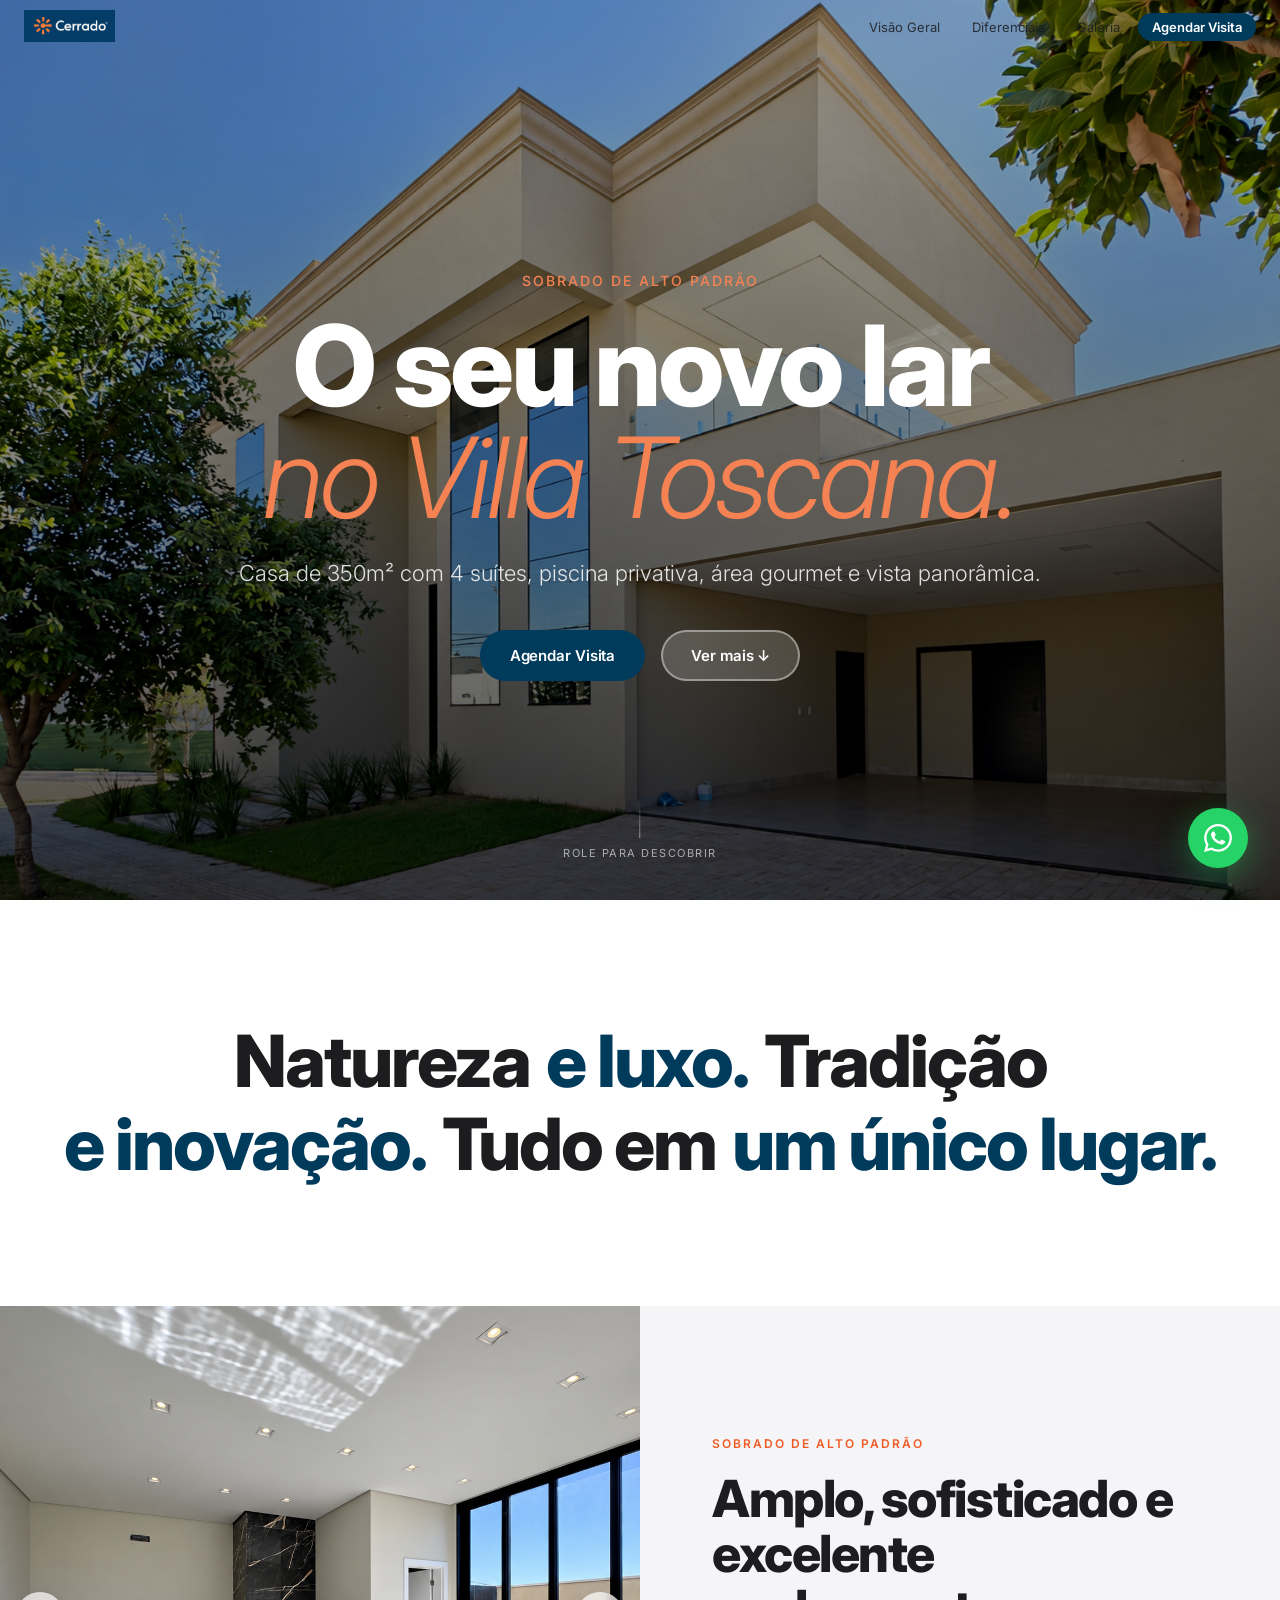
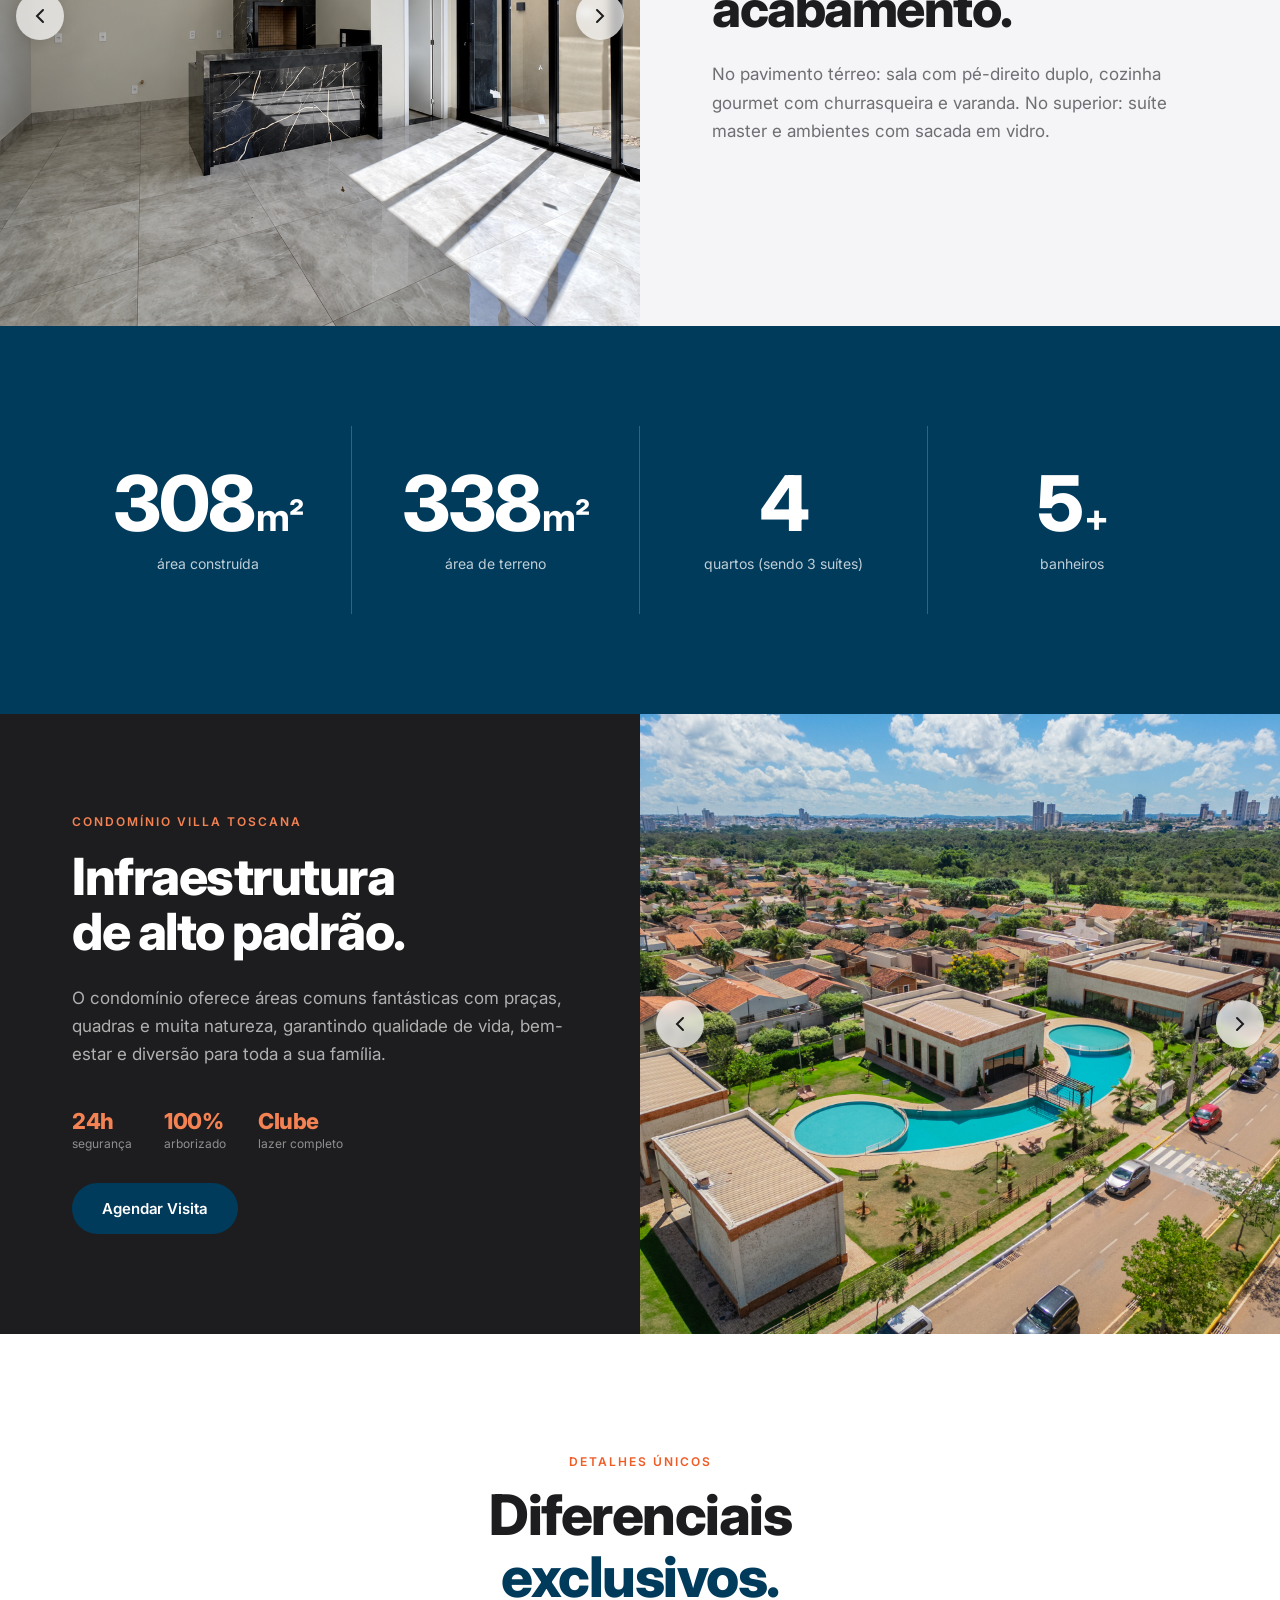
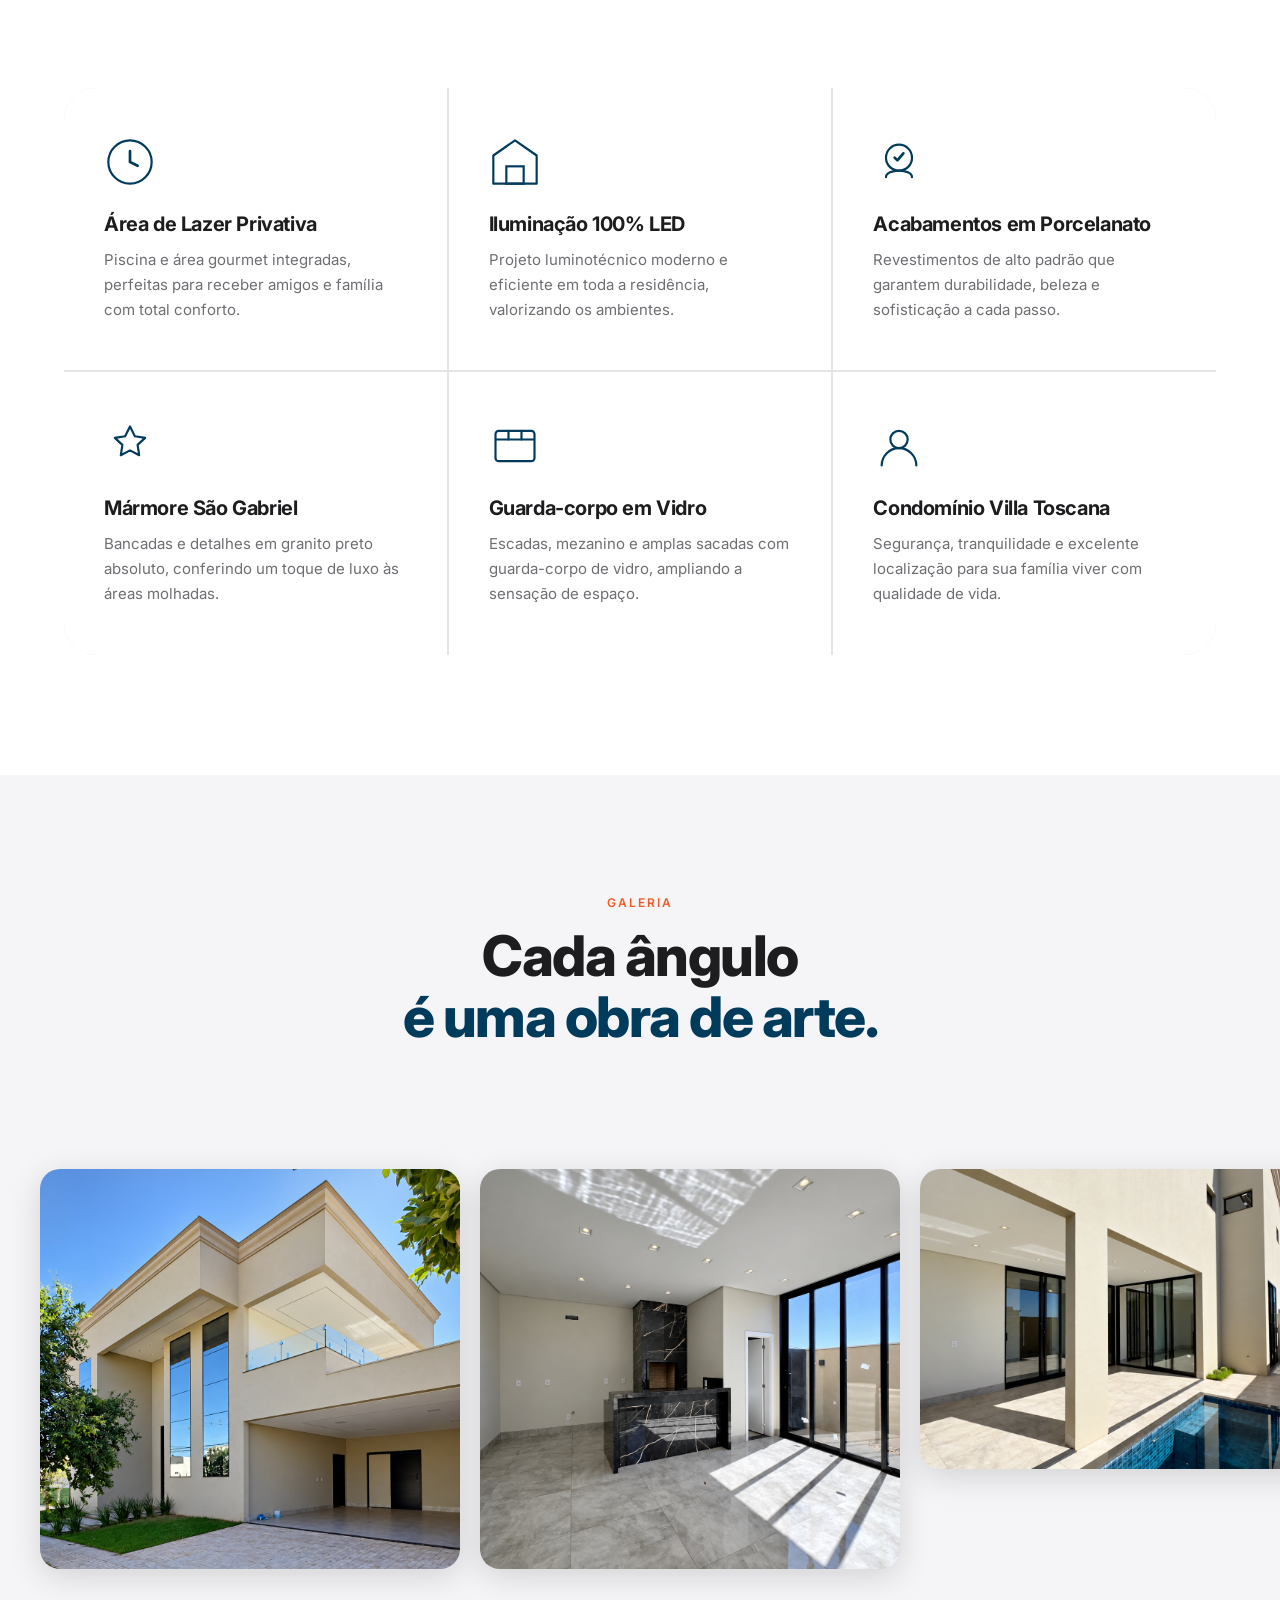
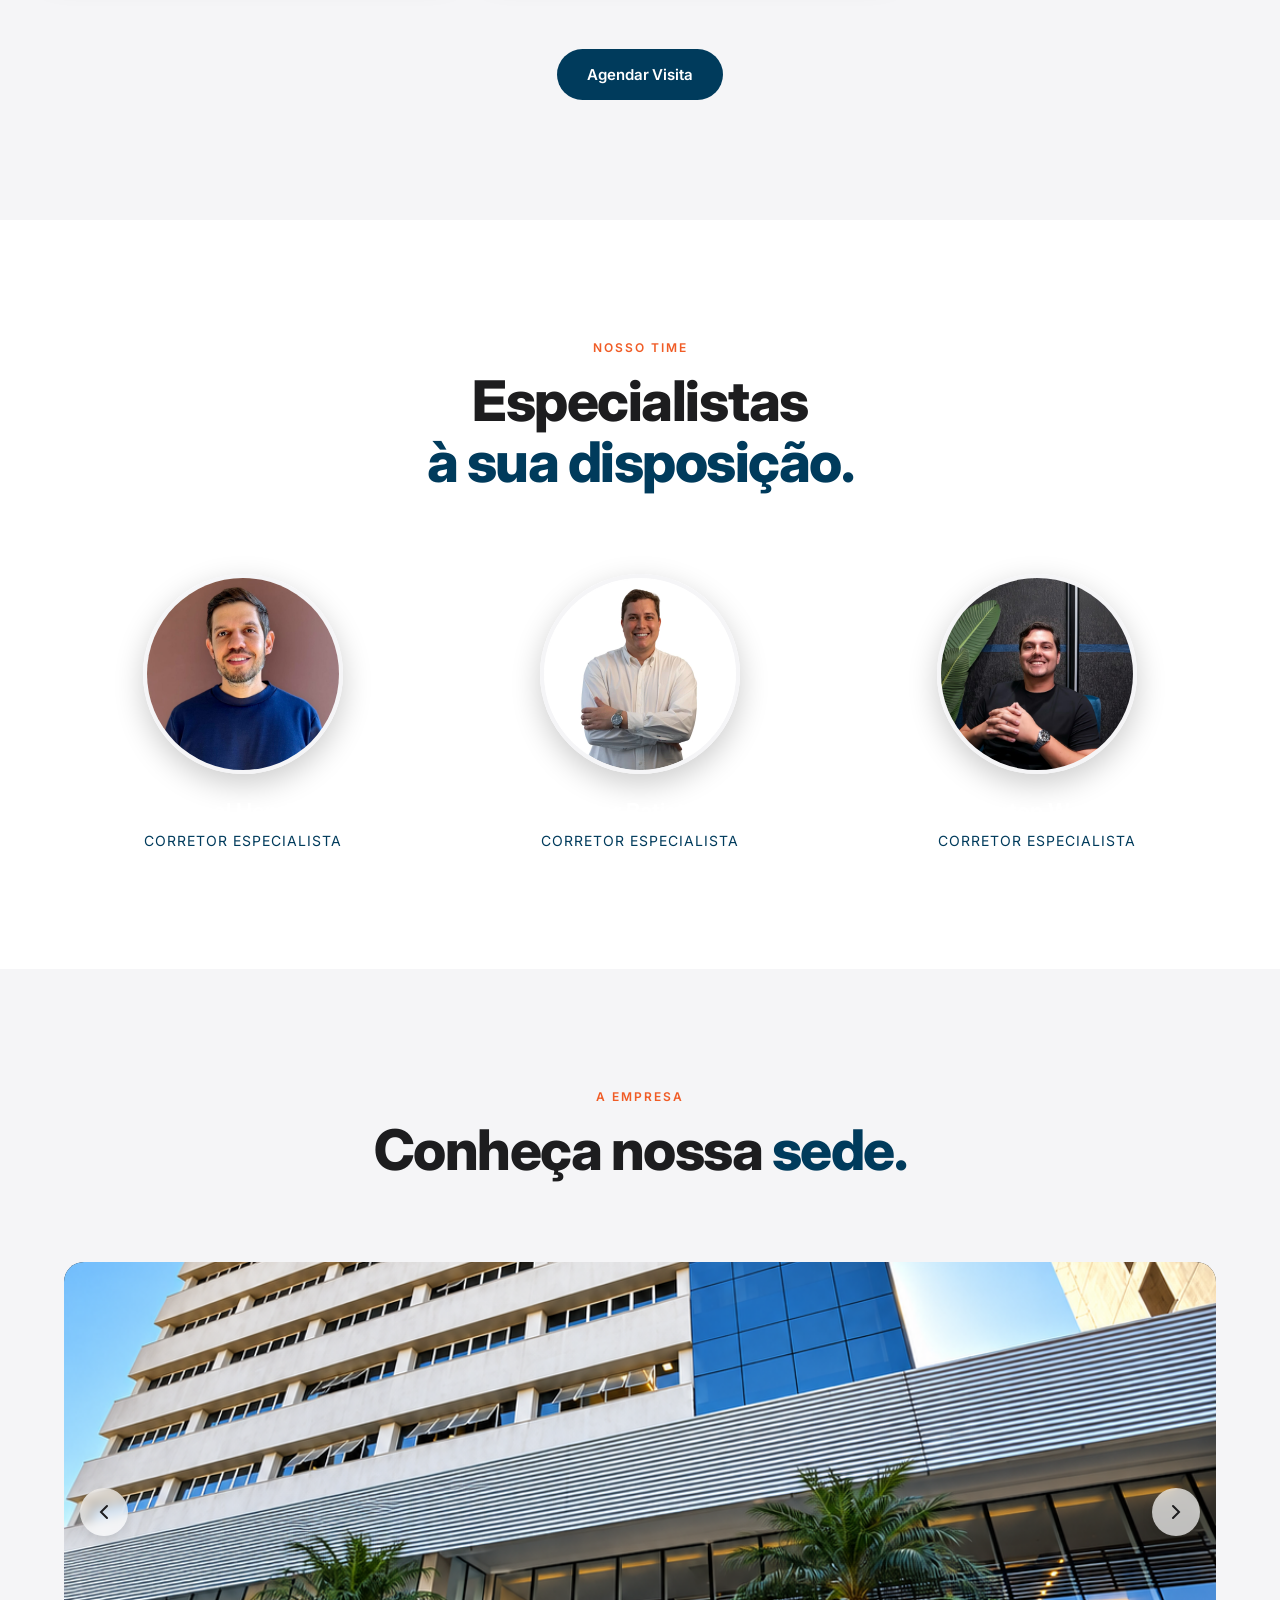
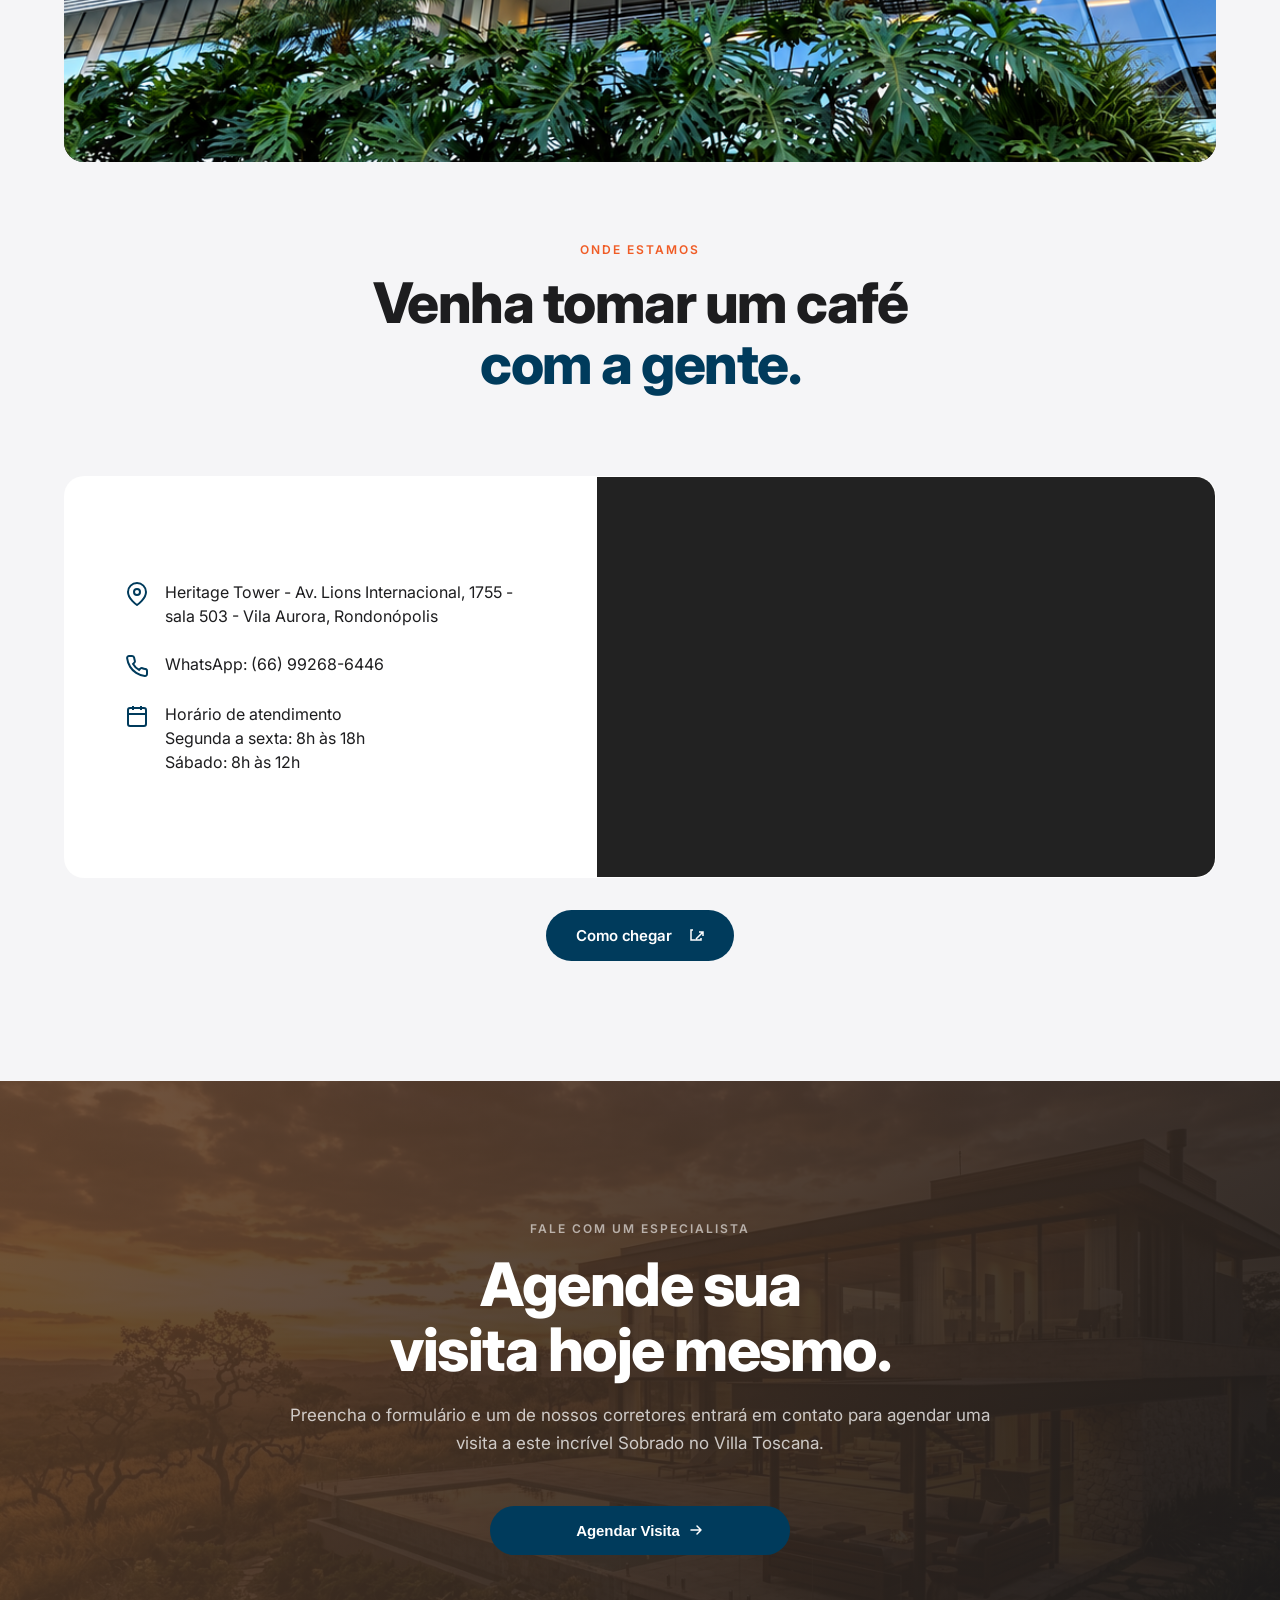
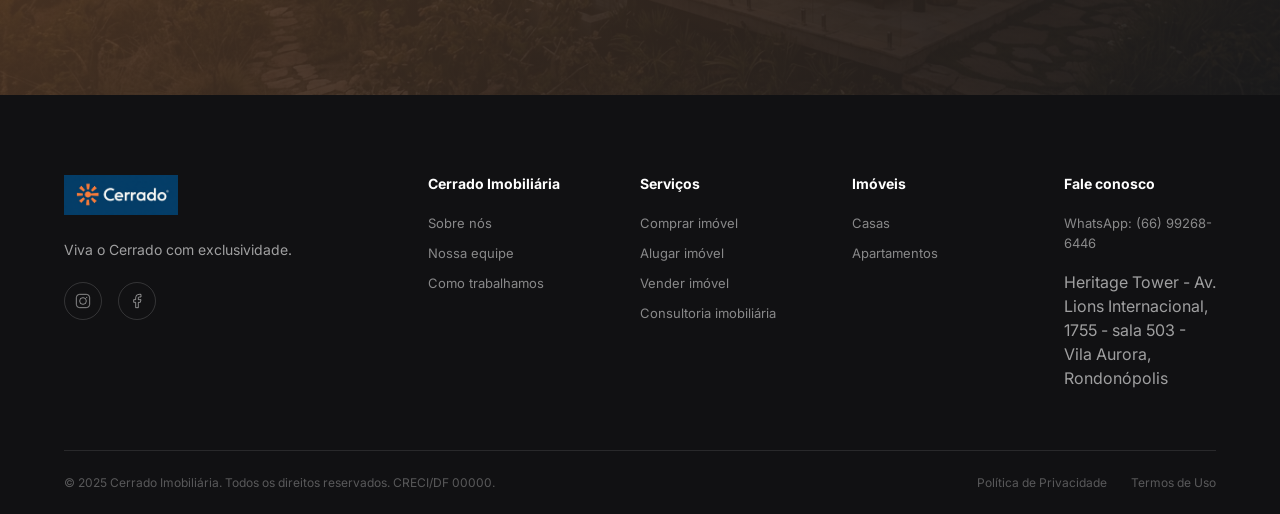
==== commit c14d70cd: "update: fix realtor images, add company carousel and multiple CTAs" ====
--- a/index.html
+++ b/index.html
@@ -23,7 +23,7 @@
 
         <li><a href="#diferenciais" class="nav__link">Diferenciais</a></li>
         <li><a href="#galeria" class="nav__link">Galeria</a></li>
-        <li><a href="#contato" class="nav__link nav__link--cta">Agendar Visita</a></li>
+        <li><a href="#contato" class="nav__link nav__link--cta open-modal-btn">Agendar Visita</a></li>
       </ul>
       <button class="nav__hamburger" id="nav-hamburger" aria-label="Menu">
         <span></span><span></span><span></span>
@@ -37,7 +37,7 @@
 
       <li><a href="#diferenciais">Diferenciais</a></li>
       <li><a href="#galeria">Galeria</a></li>
-      <li><a href="#contato">Agendar Visita</a></li>
+      <li><a href="#contato" class="open-modal-btn">Agendar Visita</a></li>
     </ul>
   </div>
 
@@ -55,7 +55,7 @@
           Casa de 350m² com 4 suítes, piscina privativa, área gourmet e vista panorâmica.
         </p>
         <div class="hero__actions reveal-up delay-3">
-          <a href="#contato" class="btn btn--primary" id="hero-cta-primary">Agendar Visita</a>
+          <a href="#contato" class="btn btn--primary open-modal-btn" id="hero-cta-primary">Agendar Visita</a>
           <a href="#visao-geral" class="btn btn--ghost" id="hero-cta-ghost">Ver mais ↓</a>
         </div>
       </div>
@@ -106,7 +106,7 @@
         <p class="feature__body reveal-fade delay-1">
           No pavimento térreo: sala com pé-direito duplo, cozinha gourmet com churrasqueira e varanda. No superior: suíte master e ambientes com sacada em vidro.
         </p>
-        <a href="#contato" class="feature__link reveal-fade delay-2">Agendar visita ao decorado <span class="arrow">›</span></a>
+        <a href="#contato" class="feature__link reveal-fade delay-2 open-modal-btn">Agendar visita ao decorado <span class="arrow">›</span></a>
       </div>
     </section>
 
@@ -144,6 +144,9 @@
           <div class="feature__stat"><strong>24h</strong><span>segurança</span></div>
           <div class="feature__stat"><strong>100%</strong><span>arborizado</span></div>
           <div class="feature__stat"><strong>Clube</strong><span>lazer completo</span></div>
+        </div>
+        <div style="margin-top: 32px;" class="reveal-fade delay-3">
+          <a href="#contato" class="btn btn--primary open-modal-btn">Agendar Visita</a>
         </div>
       </div>
       <div class="feature-section__media">
@@ -266,6 +269,9 @@
           </div>
         </div>
       </div>
+      <div class="container" style="text-align: center; margin-top: 40px;">
+        <a href="#contato" class="btn btn--primary open-modal-btn reveal-up">Agendar Visita</a>
+      </div>
     </section>
 
     <section class="team-section" id="equipe">
@@ -277,21 +283,21 @@
         <div class="team-grid">
           <div class="team-member reveal-up">
             <div class="team-member__img-wrap">
-              <img src="Manoel Henrique - cópia.jpg" alt="Manoel Henrique" class="team-member__img" />
+              <img src="manoel.jpg" alt="Manoel Henrique" class="team-member__img" />
             </div>
             <h3 class="team-member__name">Manoel Henrique</h3>
             <p class="team-member__role">Corretor Especialista</p>
           </div>
           <div class="team-member reveal-up delay-1">
             <div class="team-member__img-wrap">
-              <img src="Victor Batistella - cópia.webp" alt="Victor Batistella" class="team-member__img" />
+              <img src="victor.webp" alt="Victor Batistella" class="team-member__img" />
             </div>
             <h3 class="team-member__name">Victor Batistella</h3>
             <p class="team-member__role">Corretor Especialista</p>
           </div>
           <div class="team-member reveal-up delay-2">
             <div class="team-member__img-wrap">
-              <img src="Weverton Wurzius - cópia.jpg" alt="Weverton Wurzius" class="team-member__img" />
+              <img src="weverton.jpg" alt="Weverton Wurzius" class="team-member__img" />
             </div>
             <h3 class="team-member__name">Weverton Wurzius</h3>
             <p class="team-member__role">Corretor Especialista</p>
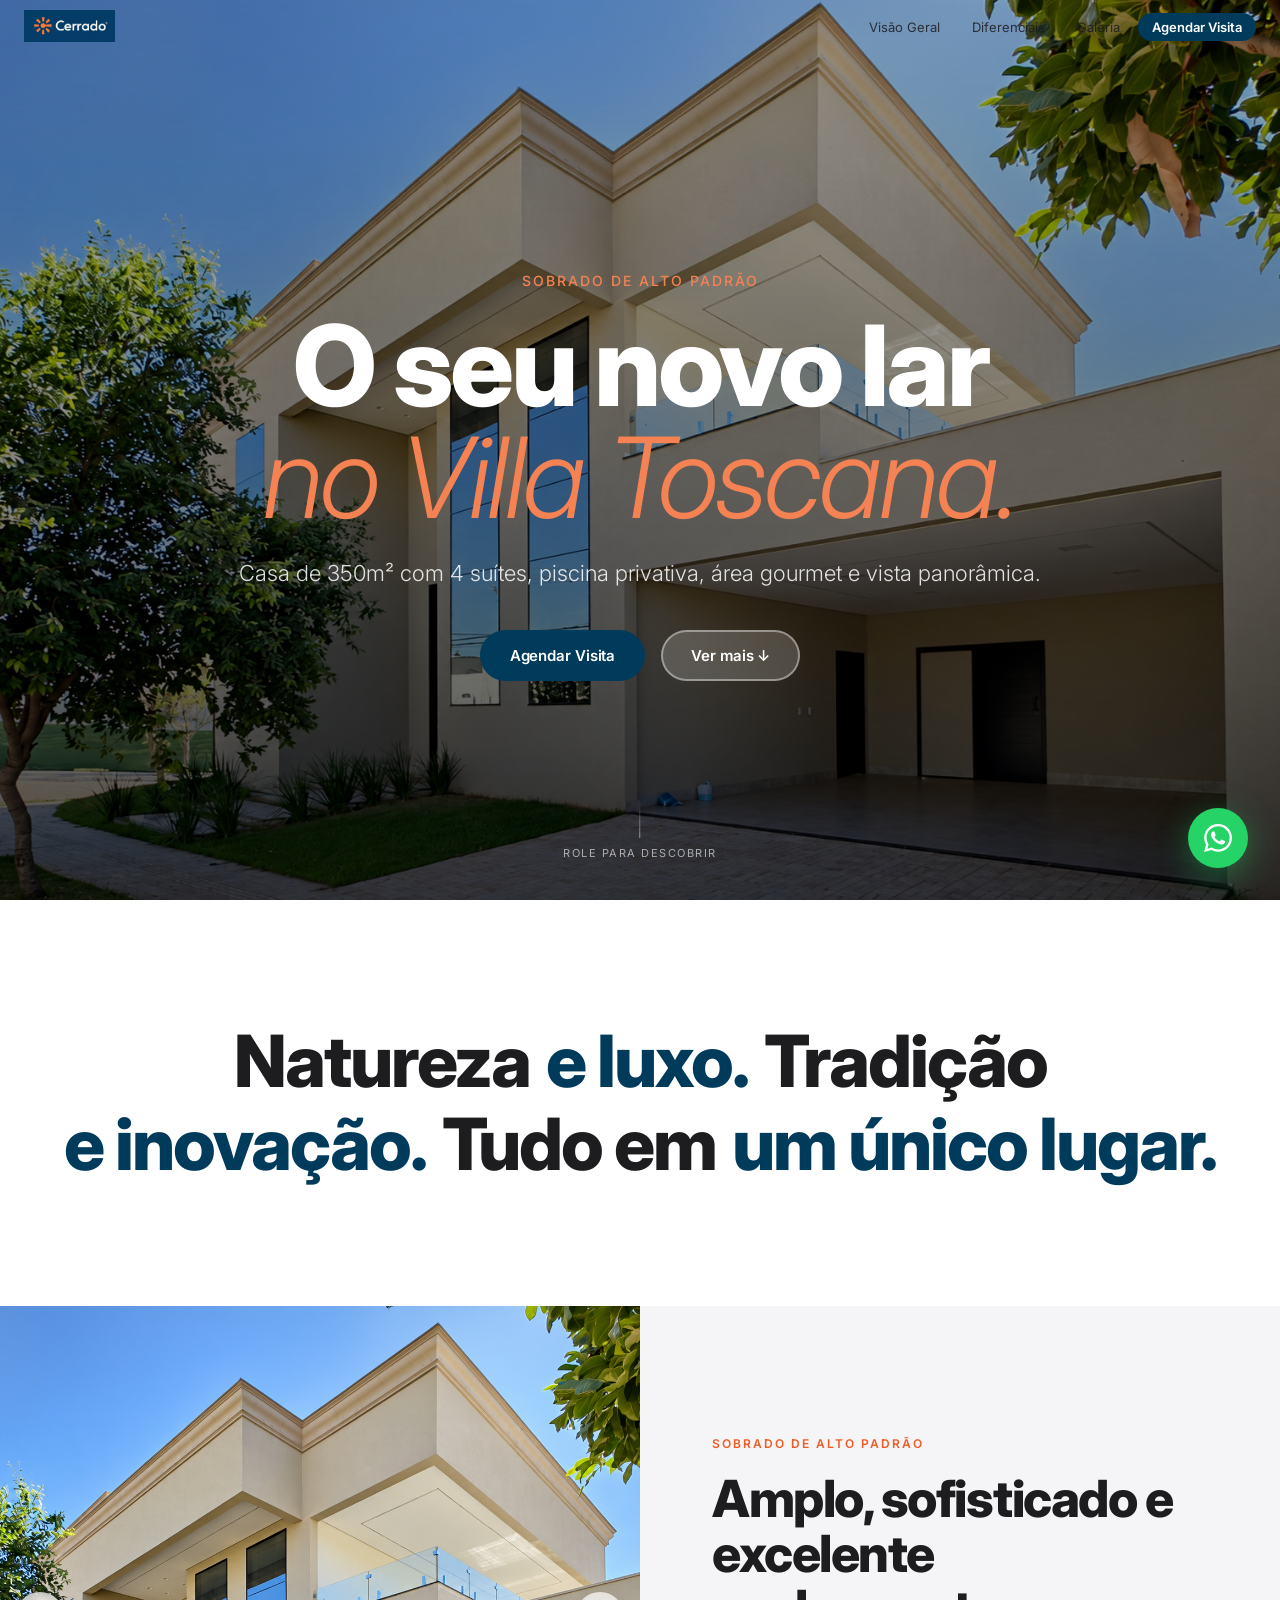
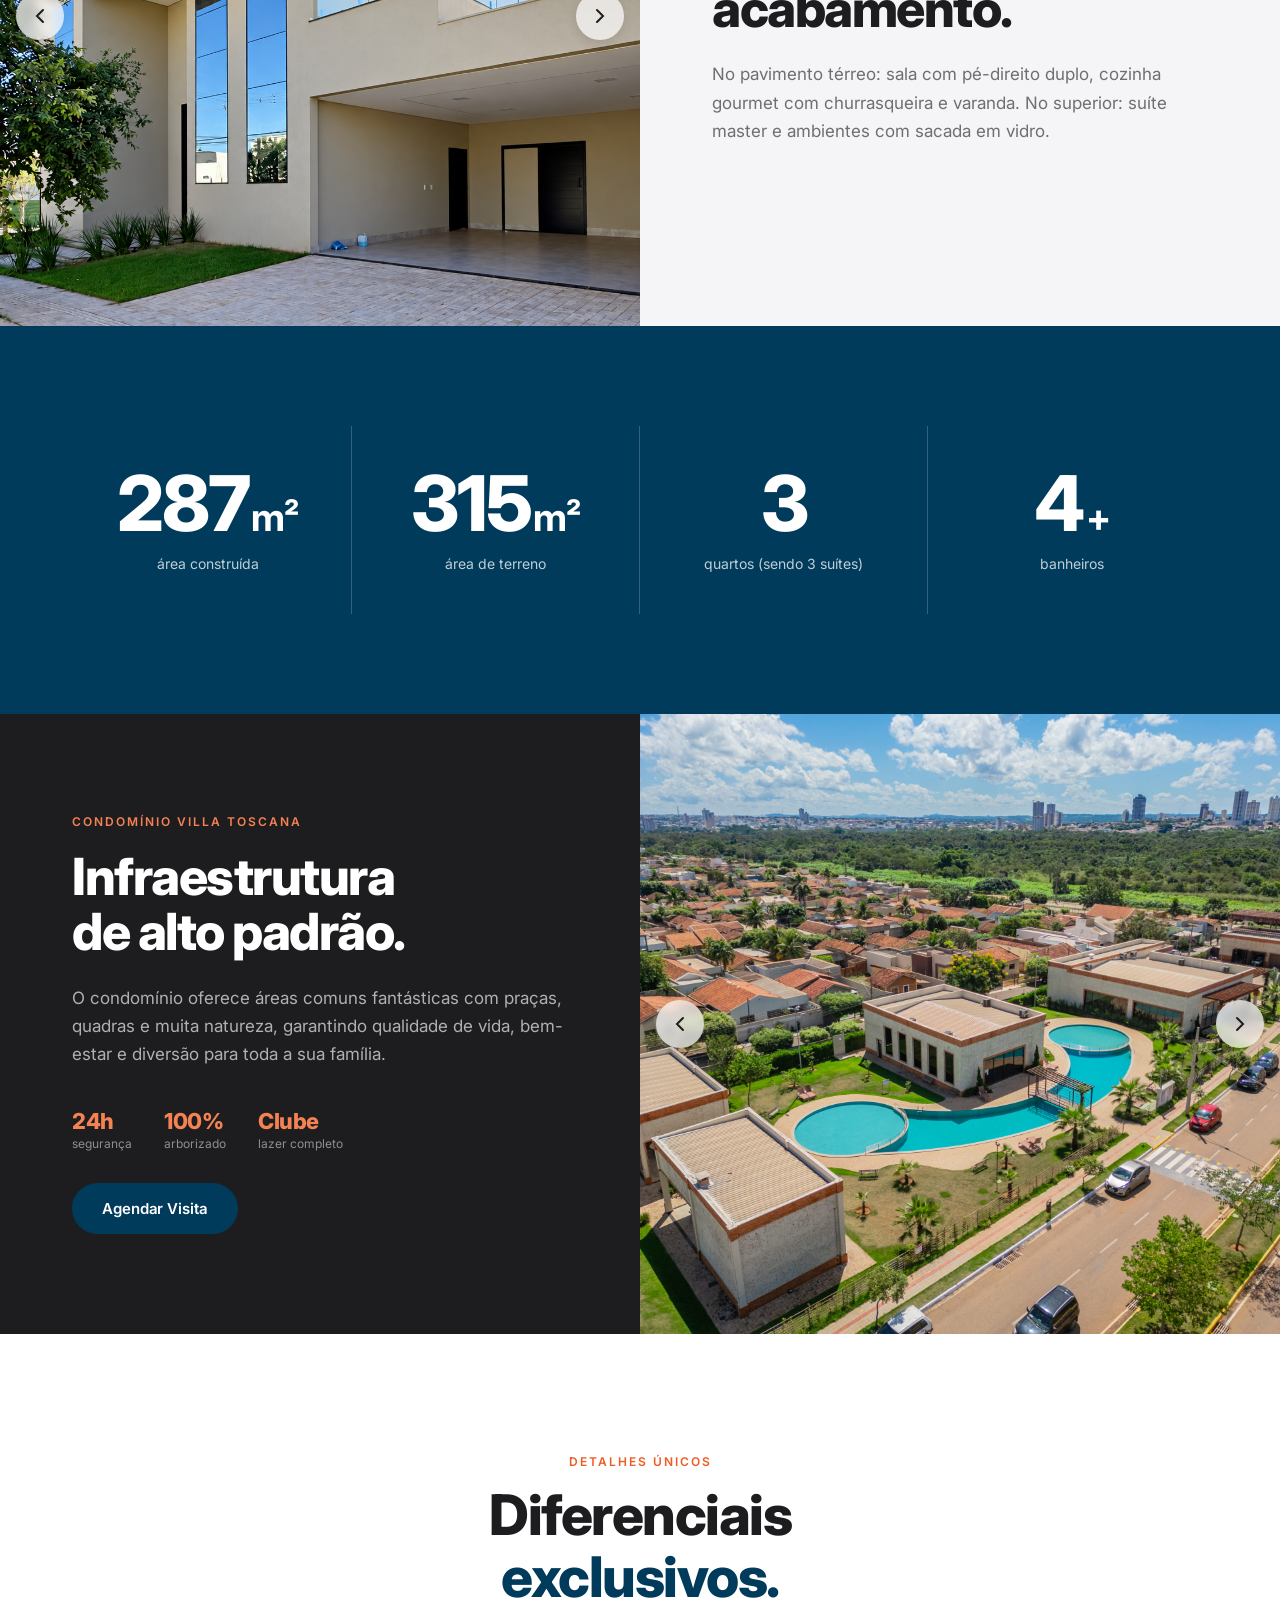
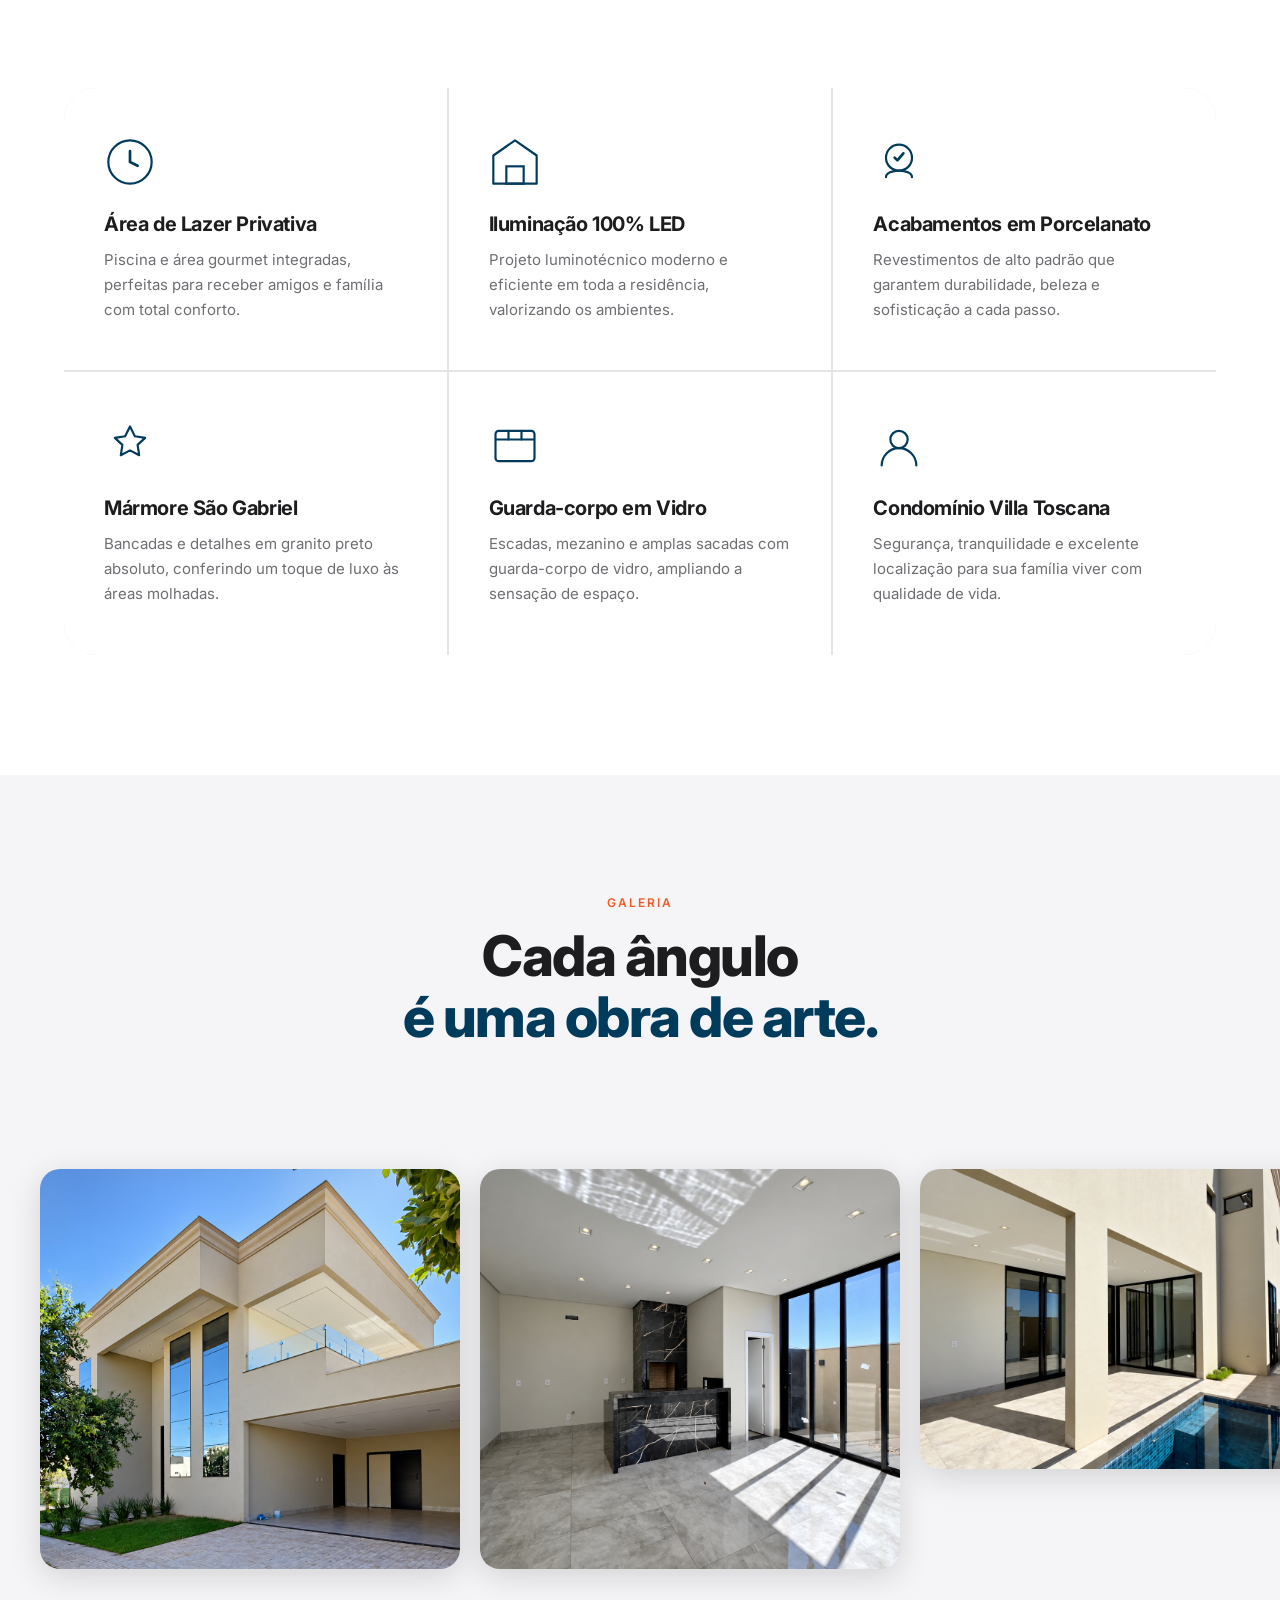
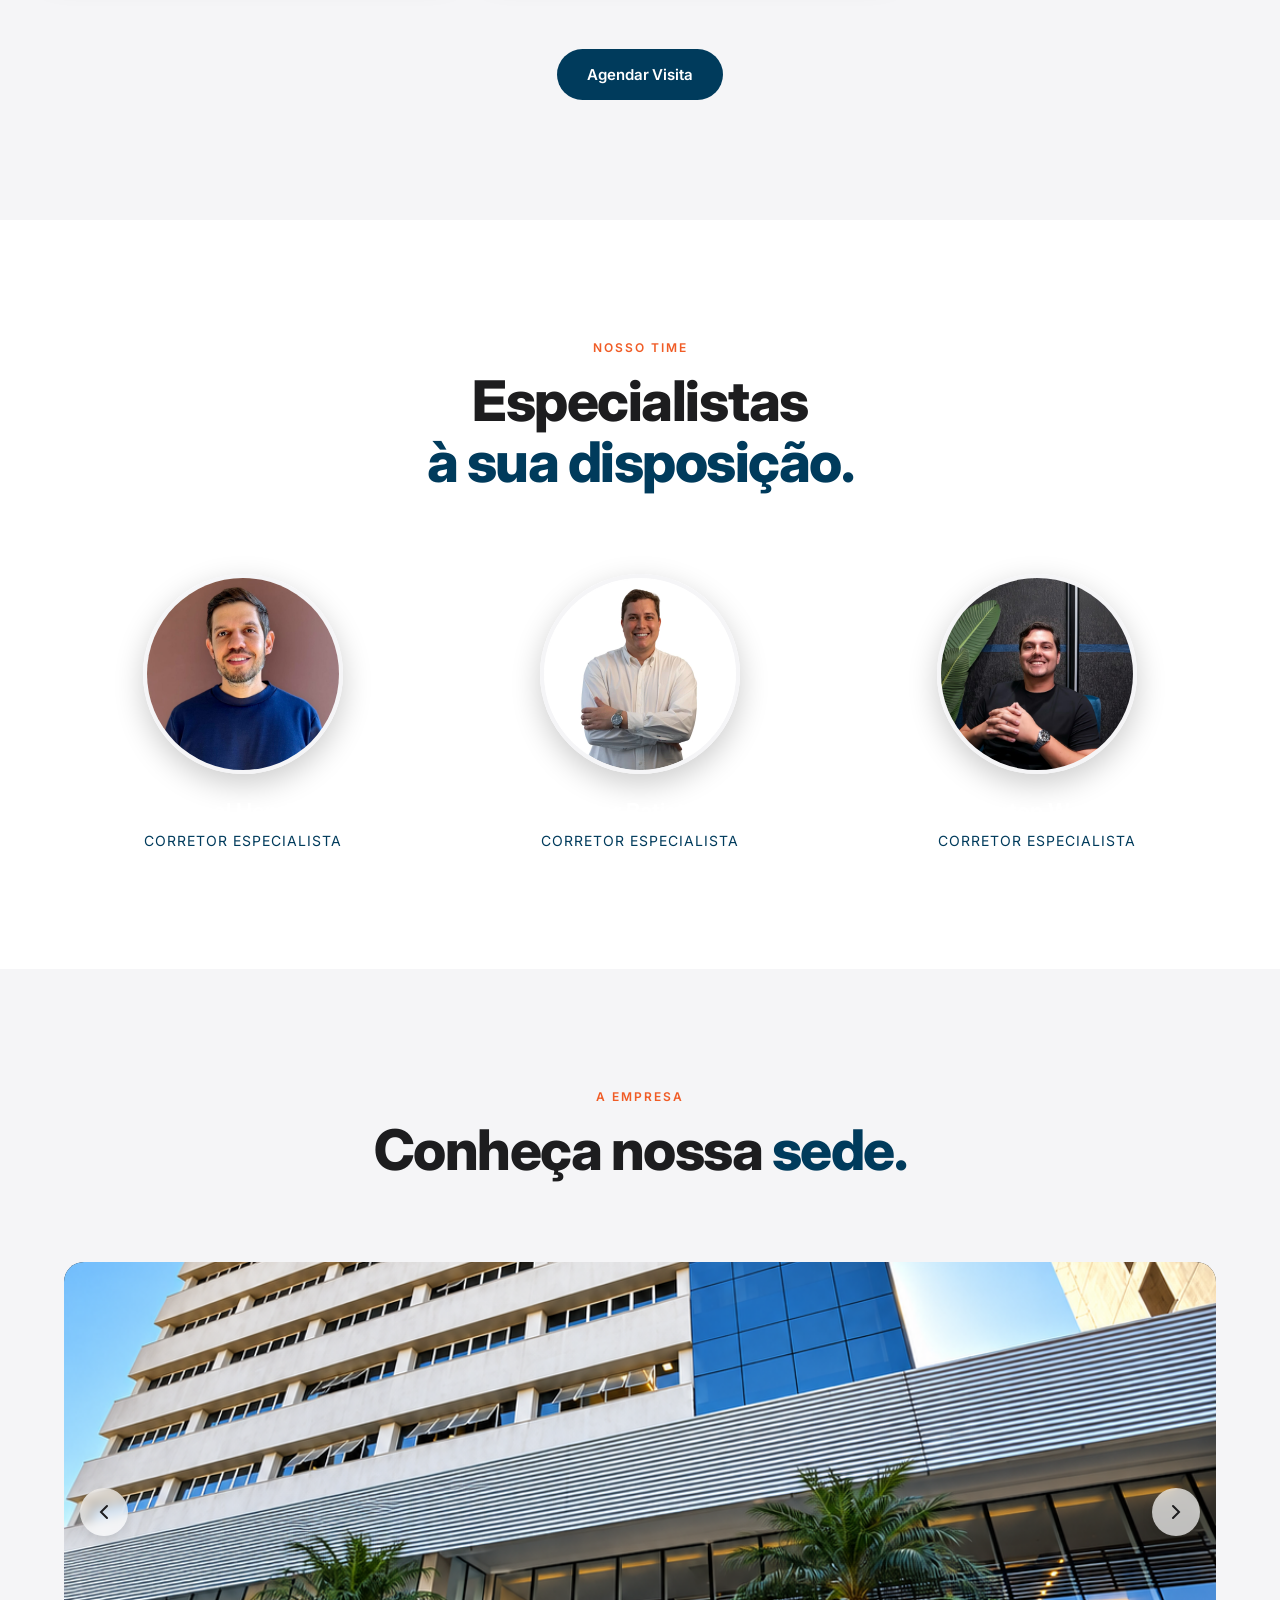
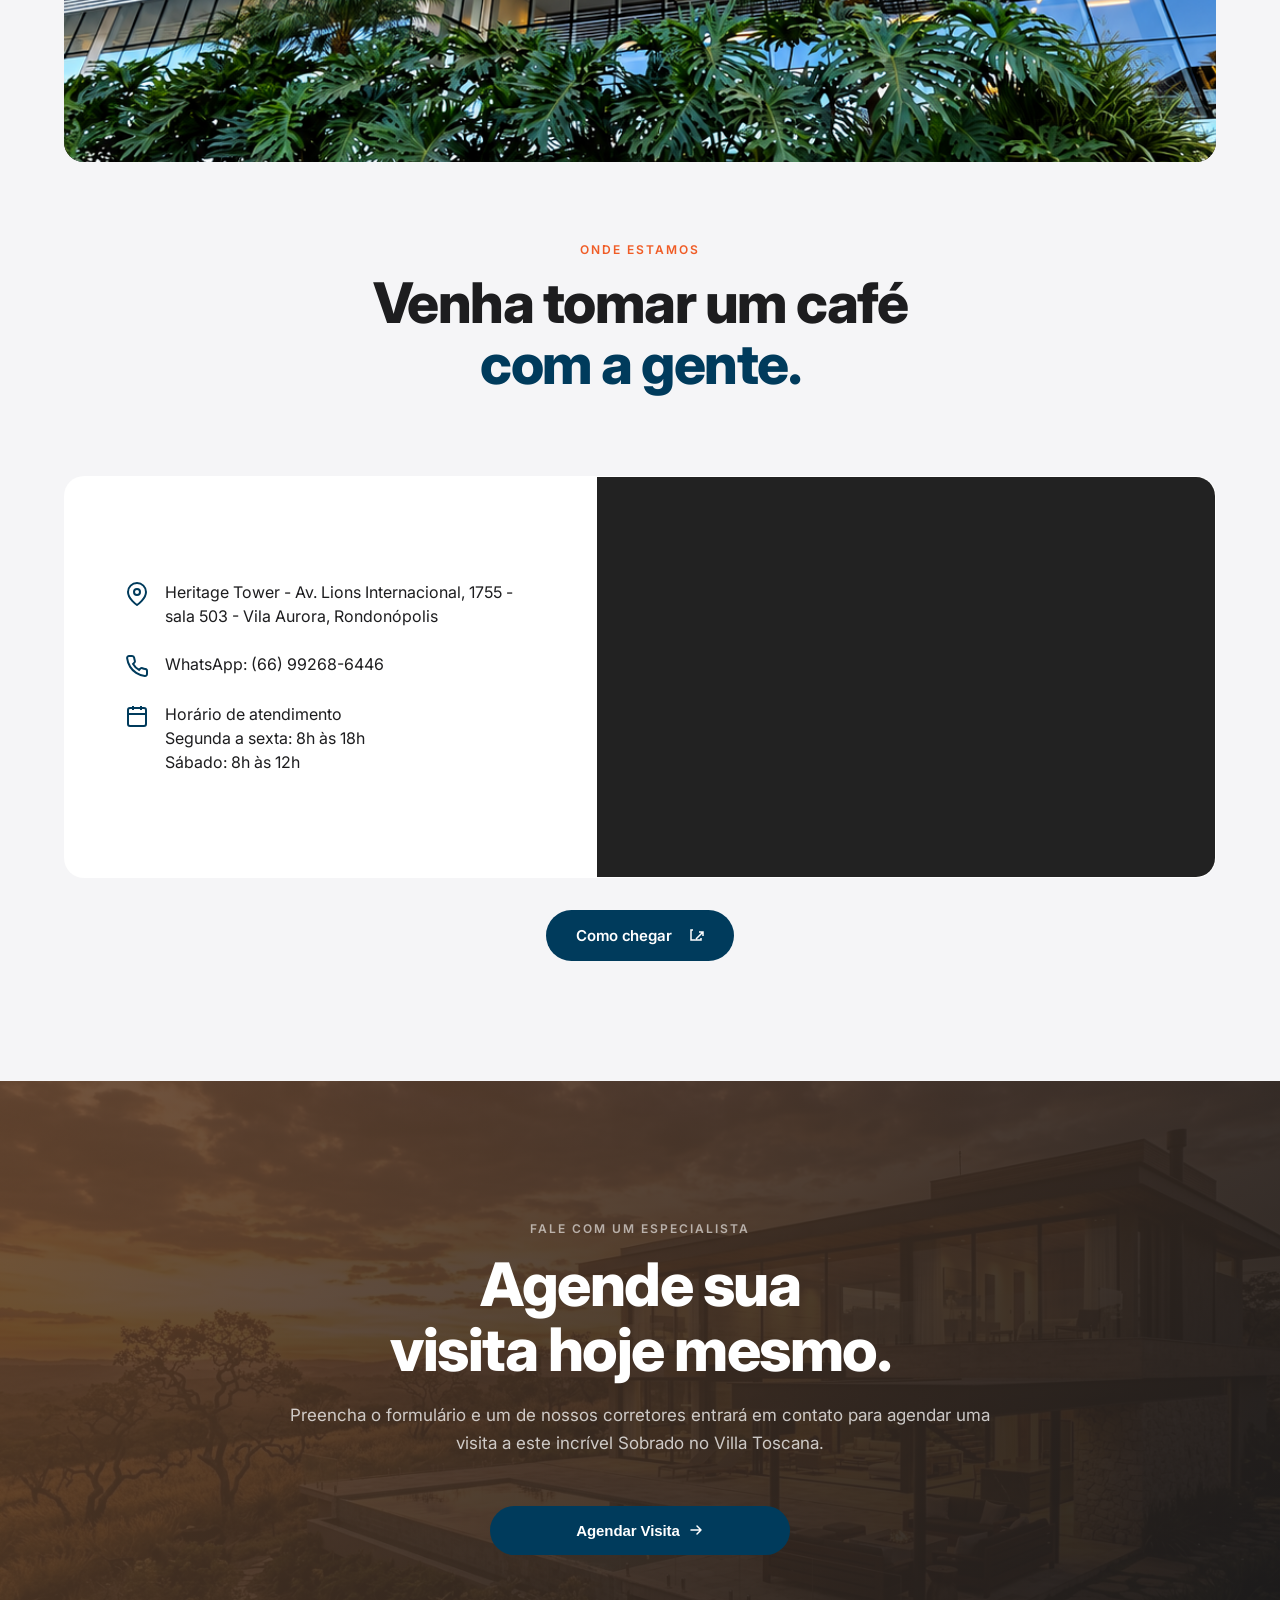
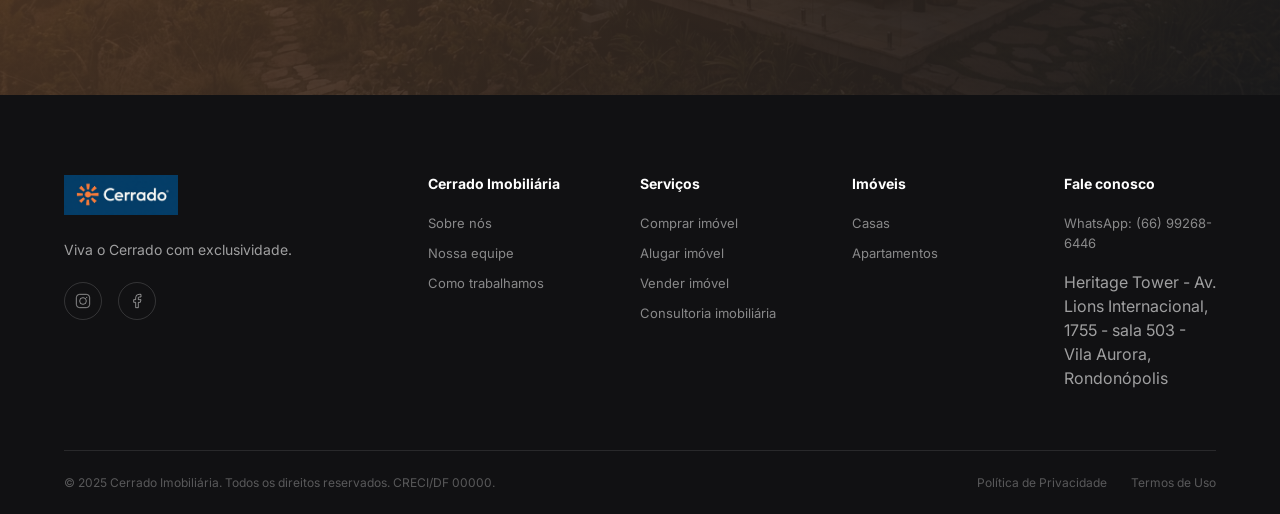
==== commit 2c48b789: "update: add frente.png as first image in house carousel" ====
--- a/index.html
+++ b/index.html
@@ -84,7 +84,7 @@
       <div class="feature-section__media">
         <div class="simple-carousel" id="interior-carousel">
           <div class="simple-carousel__track" id="interior-carousel-track">
-
+            <img src="frente.png" alt="Fachada Principal" class="simple-carousel__img" />
             <img src="areagourmet.png" alt="Área Gourmet" class="simple-carousel__img" />
             <img src="piscina.png" alt="Piscina" class="simple-carousel__img" />
             <img src="quarto.png" alt="Suíte Master" class="simple-carousel__img" />
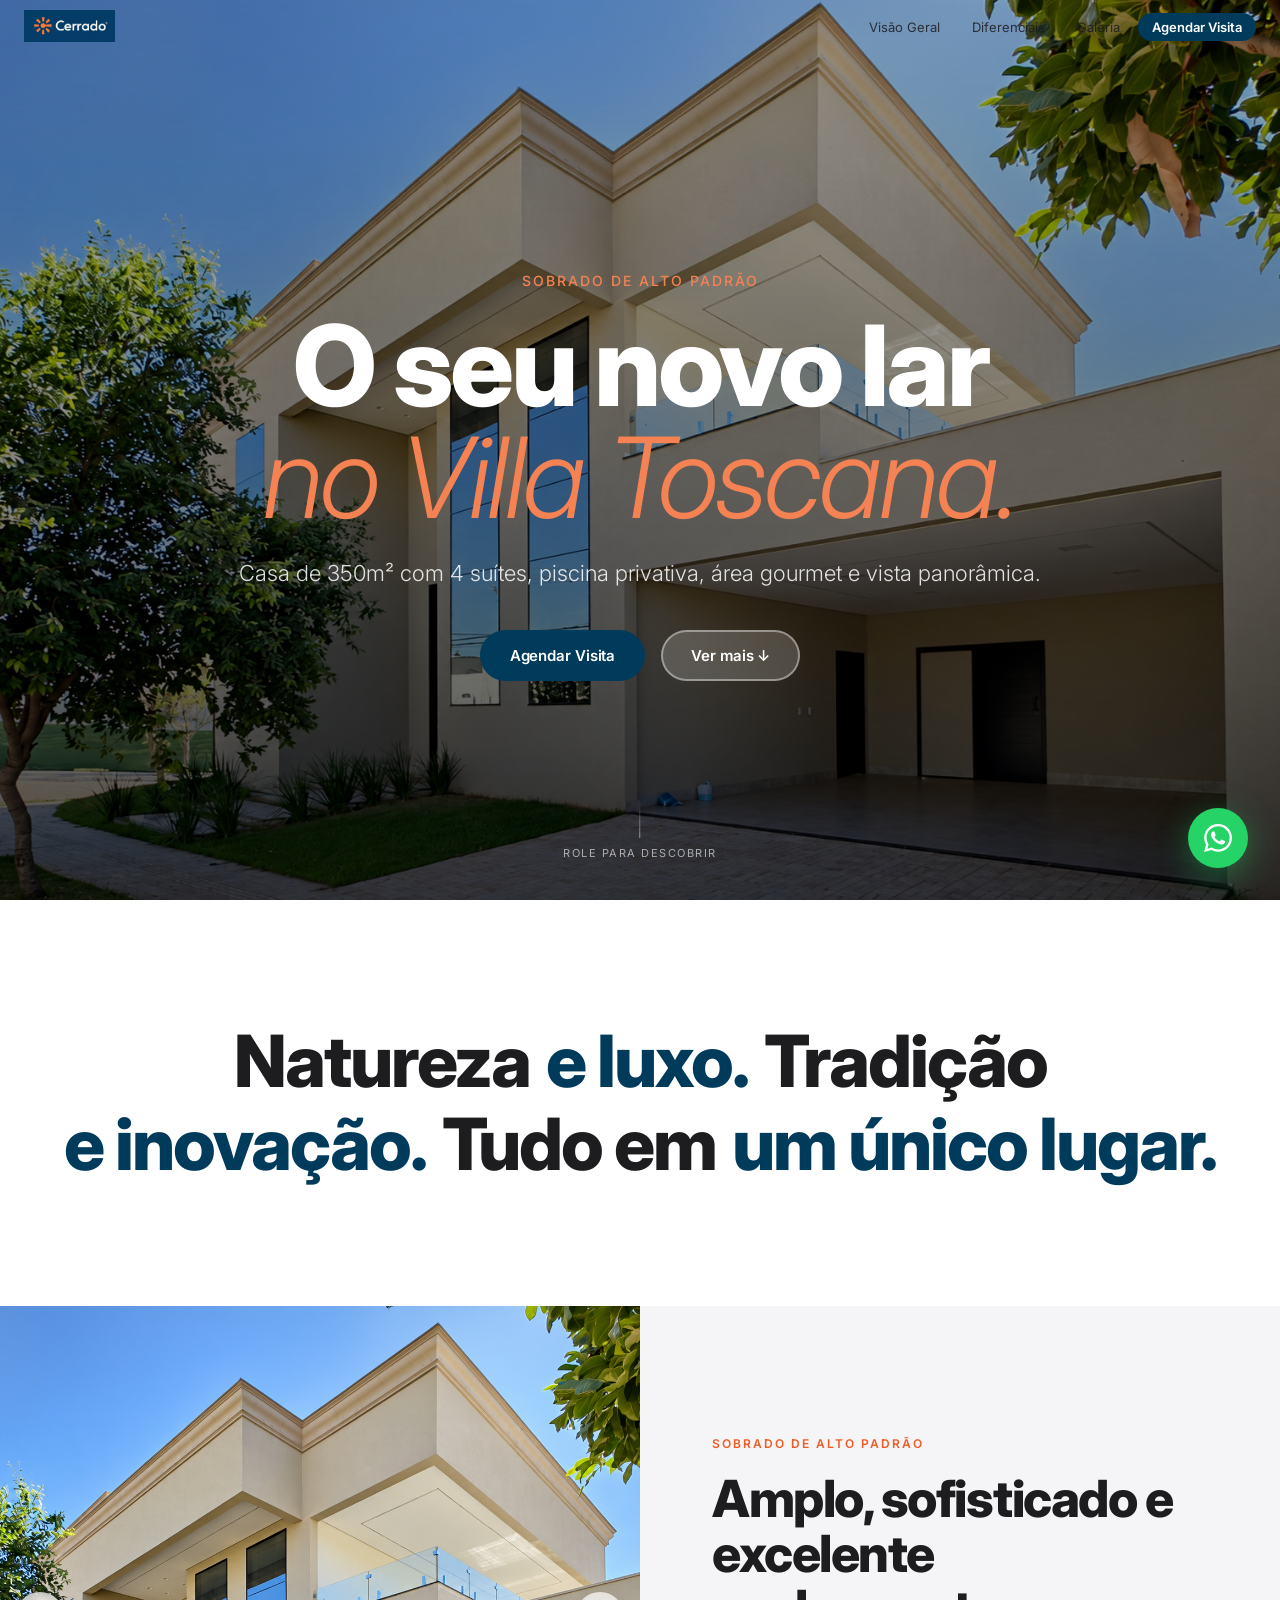
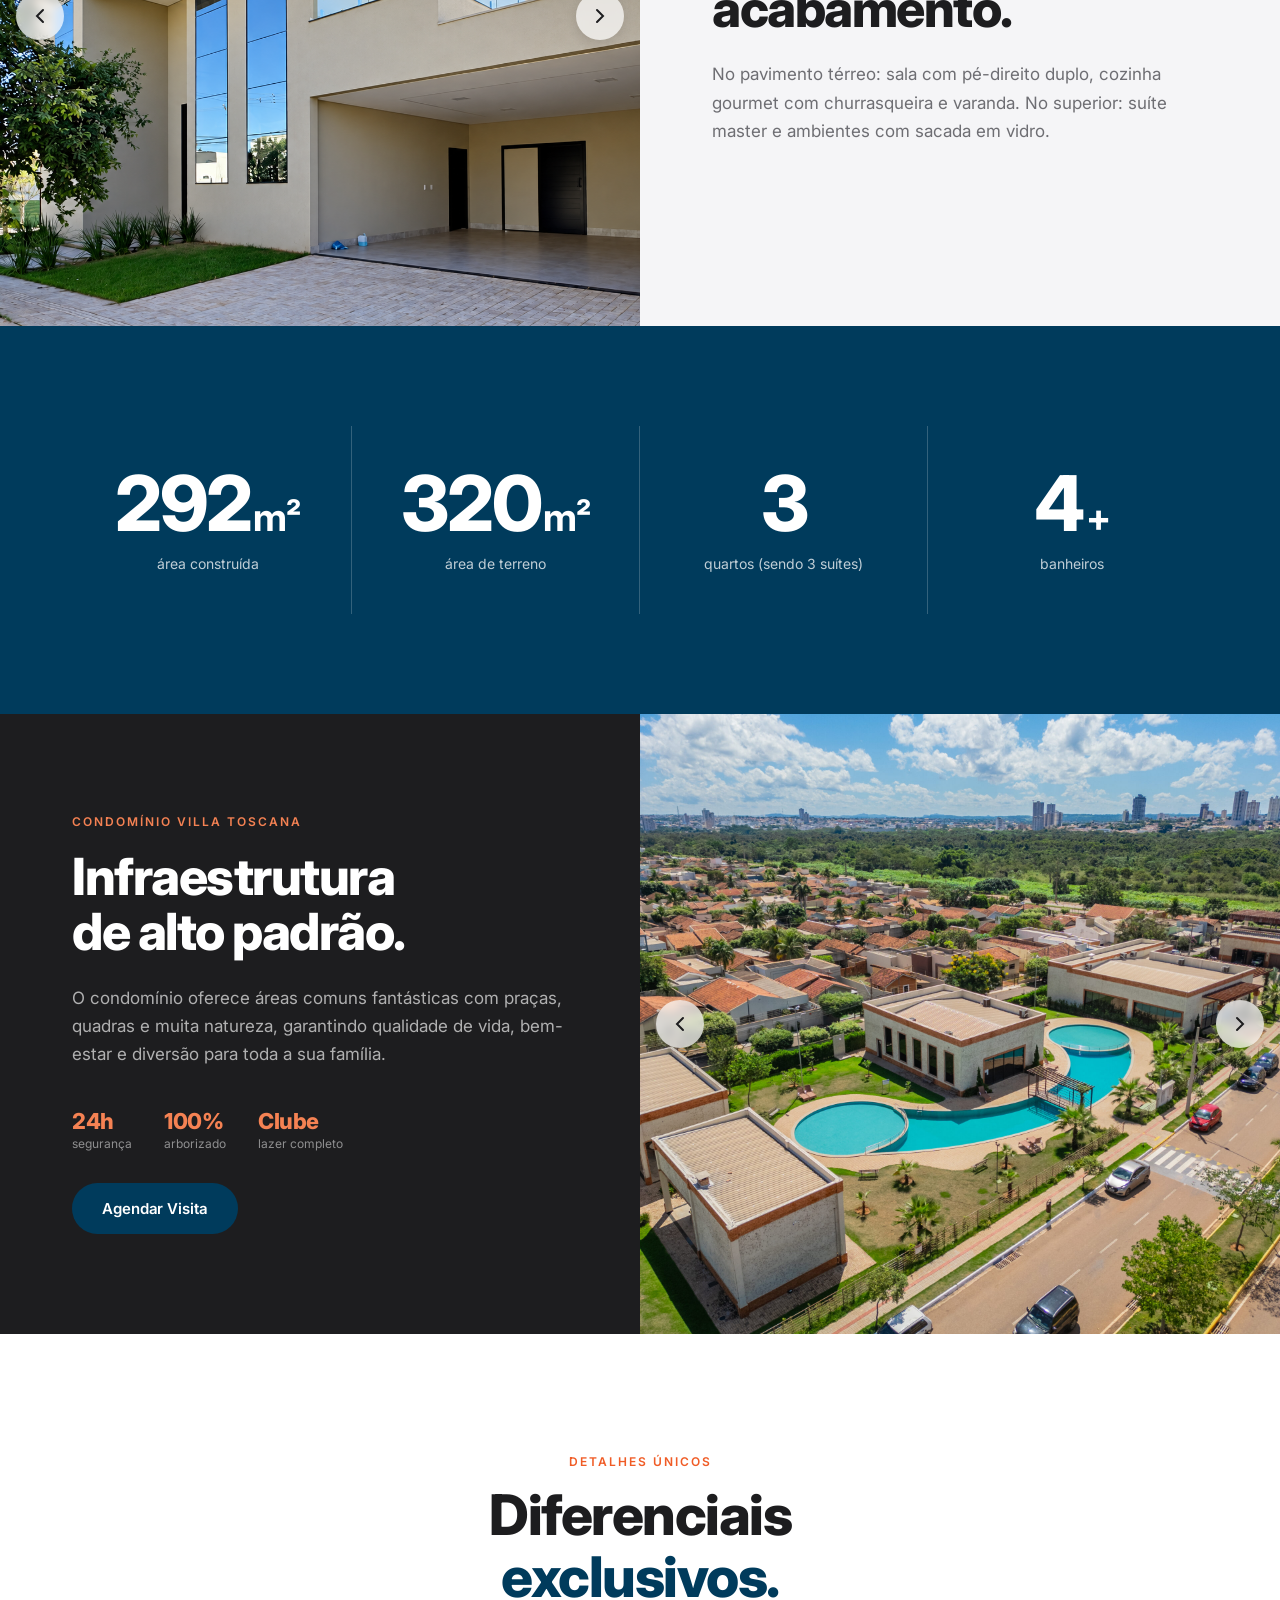
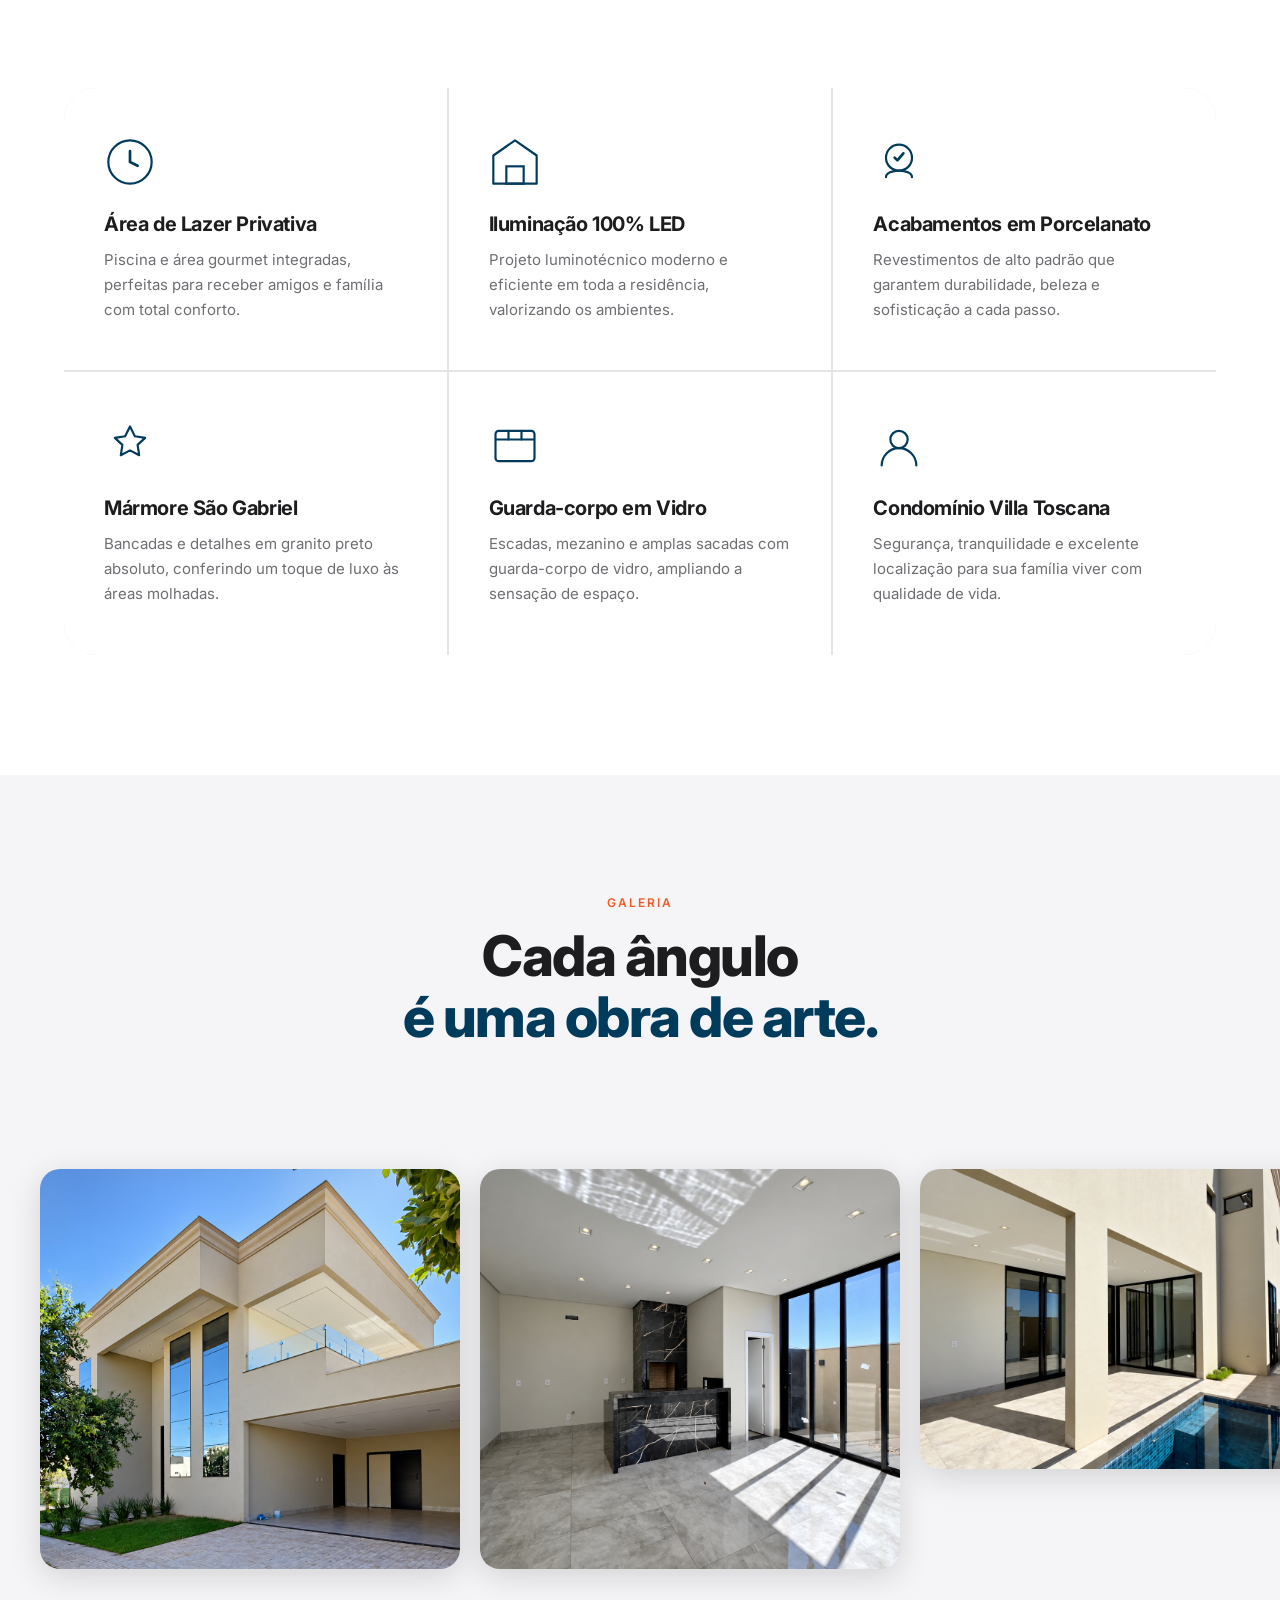
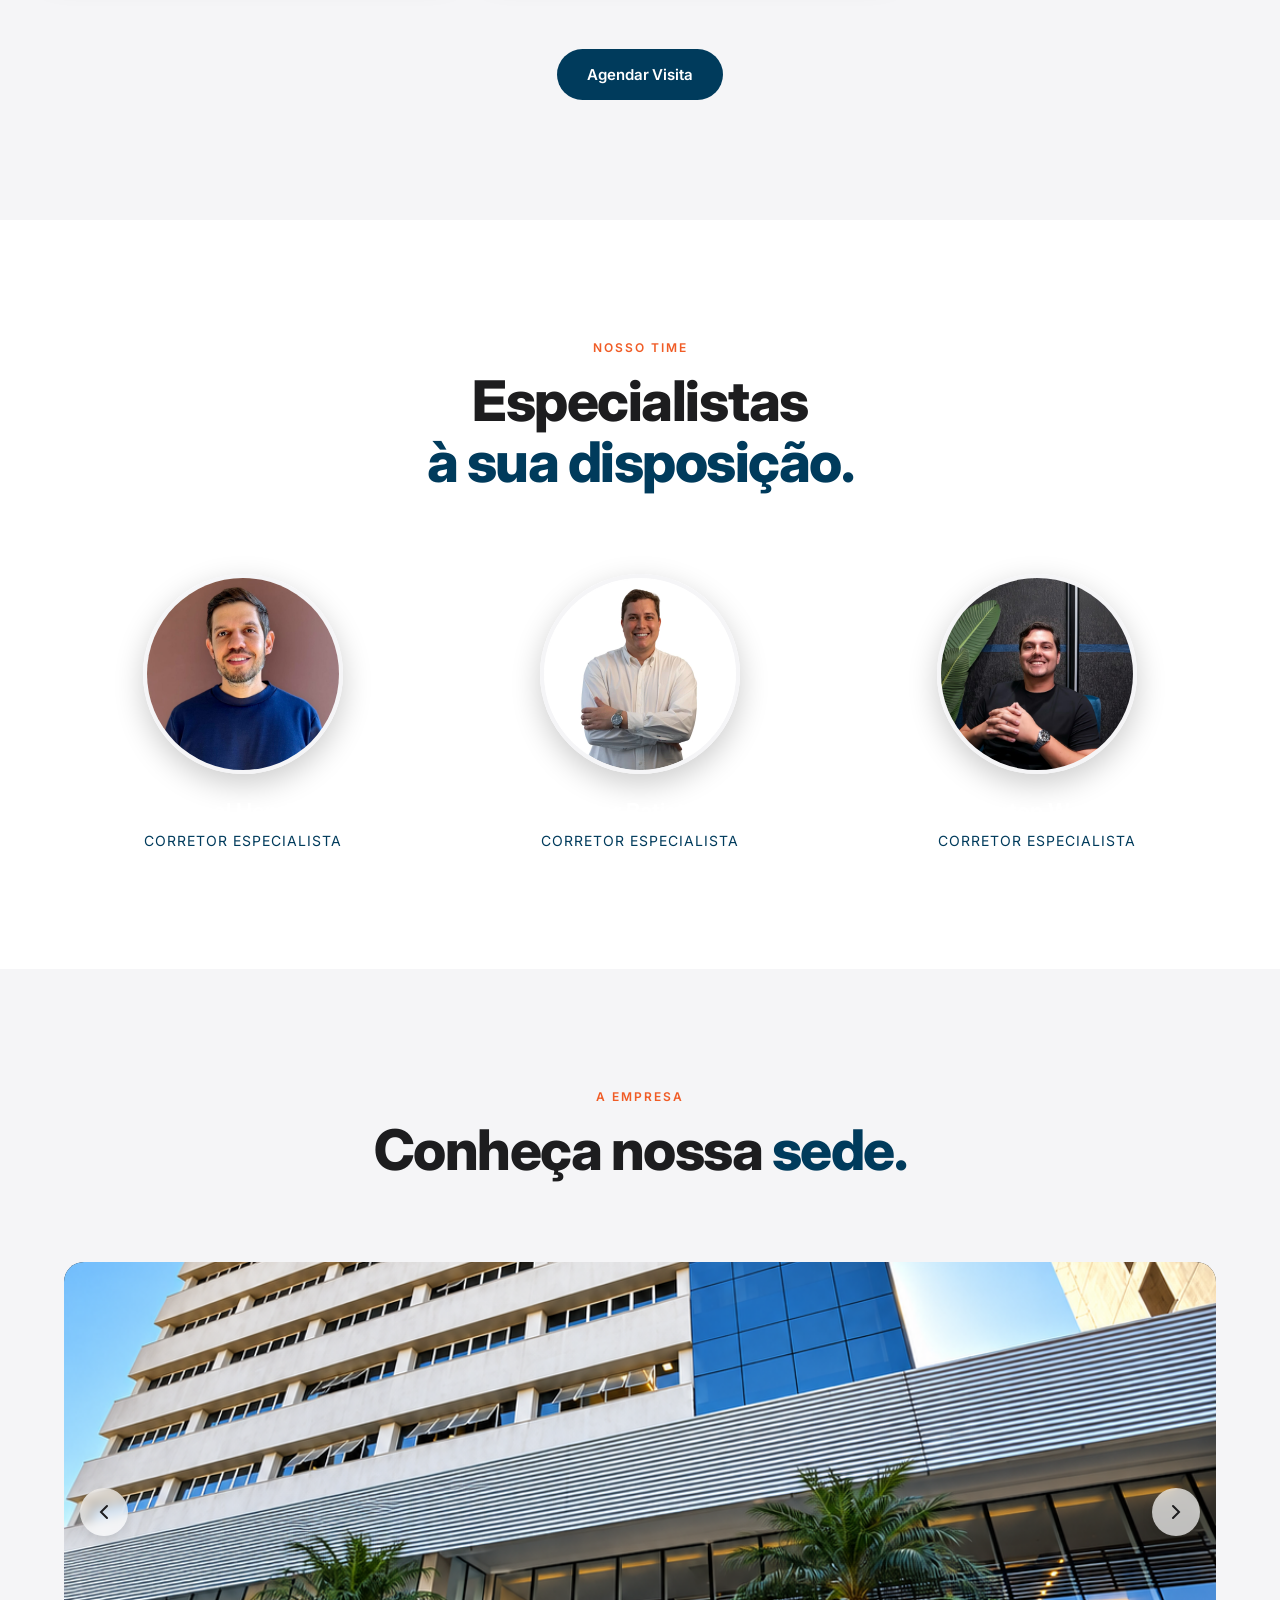
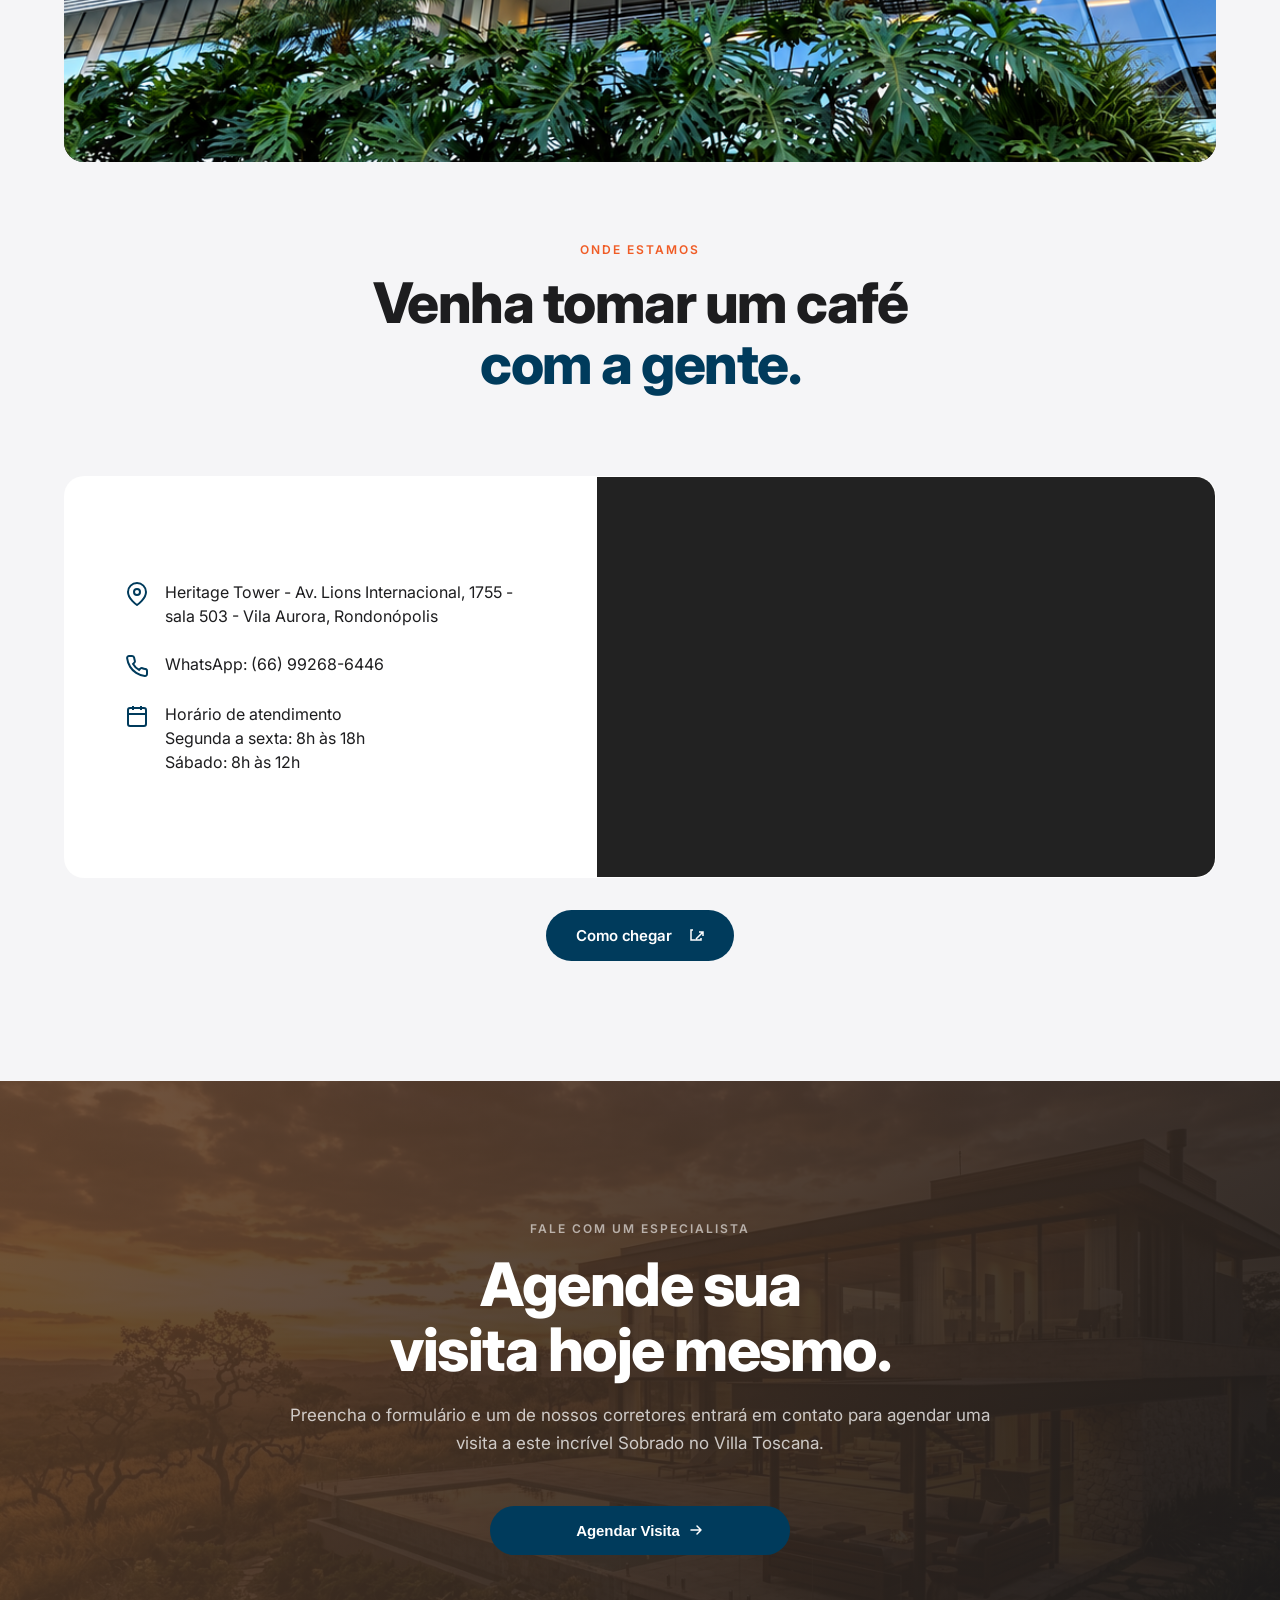
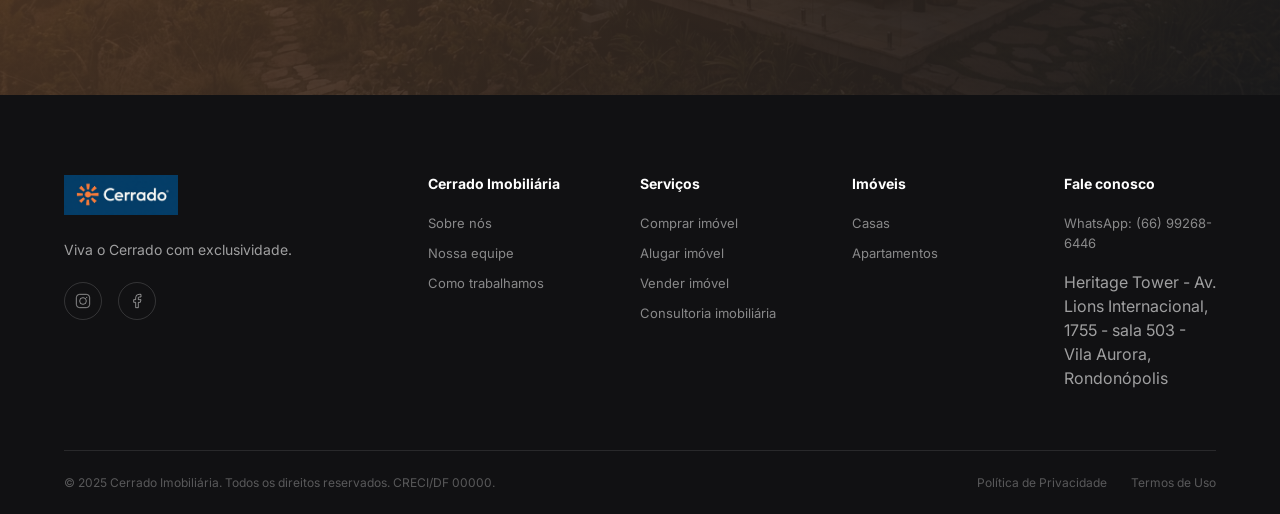
==== commit 613e4b7d: "perf: optimize LCP and add lazy loading to images" ====
--- a/index.html
+++ b/index.html
@@ -8,6 +8,7 @@
   <link rel="preconnect" href="https://fonts.googleapis.com" />
   <link rel="preconnect" href="https://fonts.gstatic.com" crossorigin />
   <link href="https://fonts.googleapis.com/css2?family=Inter:ital,wght@0,300;0,400;0,500;0,600;0,700;0,800;0,900;1,300;1,400&display=swap" rel="stylesheet" />
+  <link rel="preload" as="image" href="frente.png" fetchpriority="high">
   <link rel="stylesheet" href="style.css" />
 </head>
 <body>
@@ -45,7 +46,7 @@
 
     <section class="hero" id="hero">
       <div class="hero__bg-wrap">
-        <img src="frente.png" alt="Fachada da casa no Cerrado" class="hero__bg-img" id="hero-bg" />
+        <img src="frente.png" alt="Fachada da casa no Cerrado" class="hero__bg-img" id="hero-bg" fetchpriority="high" decoding="sync" />
         <div class="hero__overlay"></div>
       </div>
       <div class="hero__content">
@@ -84,13 +85,13 @@
       <div class="feature-section__media">
         <div class="simple-carousel" id="interior-carousel">
           <div class="simple-carousel__track" id="interior-carousel-track">
-            <img src="frente.png" alt="Fachada Principal" class="simple-carousel__img" />
-            <img src="areagourmet.png" alt="Área Gourmet" class="simple-carousel__img" />
-            <img src="piscina.png" alt="Piscina" class="simple-carousel__img" />
-            <img src="quarto.png" alt="Suíte Master" class="simple-carousel__img" />
-            <img src="banheiro.png" alt="Banheiro" class="simple-carousel__img" />
-            <img src="sacada.png" alt="Sacada" class="simple-carousel__img" />
-            <img src="lateral.png" alt="Fachada Lateral" class="simple-carousel__img" />
+            <img loading="lazy" decoding="async" src="frente.png" alt="Fachada Principal" class="simple-carousel__img" />
+            <img loading="lazy" decoding="async" src="areagourmet.png" alt="Área Gourmet" class="simple-carousel__img" />
+            <img loading="lazy" decoding="async" src="piscina.png" alt="Piscina" class="simple-carousel__img" />
+            <img loading="lazy" decoding="async" src="quarto.png" alt="Suíte Master" class="simple-carousel__img" />
+            <img loading="lazy" decoding="async" src="banheiro.png" alt="Banheiro" class="simple-carousel__img" />
+            <img loading="lazy" decoding="async" src="sacada.png" alt="Sacada" class="simple-carousel__img" />
+            <img loading="lazy" decoding="async" src="lateral.png" alt="Fachada Lateral" class="simple-carousel__img" />
           </div>
           <button class="simple-carousel__btn simple-carousel__btn--prev" aria-label="Anterior">
             <svg viewBox="0 0 24 24" fill="none" stroke="currentColor" stroke-width="2" stroke-linecap="round"><path d="M15 18l-6-6 6-6"/></svg>
@@ -152,15 +153,15 @@
       <div class="feature-section__media">
         <div class="simple-carousel" id="condo-carousel">
           <div class="simple-carousel__track" id="condo-carousel-track">
-            <img src="Imagem-17-3-scaled.jpg" alt="Condomínio Villa Toscana" class="simple-carousel__img" />
-            <img src="Imagem-24-1-scaled.jpg" alt="Condomínio Villa Toscana" class="simple-carousel__img" />
-            <img src="Imagem-26-1-scaled.jpg" alt="Condomínio Villa Toscana" class="simple-carousel__img" />
-            <img src="Imagem-29-1-scaled.jpg" alt="Condomínio Villa Toscana" class="simple-carousel__img" />
-            <img src="Imagem-31-1-scaled.jpg" alt="Condomínio Villa Toscana" class="simple-carousel__img" />
-            <img src="Imagem-33-scaled.jpg" alt="Condomínio Villa Toscana" class="simple-carousel__img" />
-            <img src="Imagem-35-scaled.jpg" alt="Condomínio Villa Toscana" class="simple-carousel__img" />
-            <img src="Imagem-4-3-scaled.jpg" alt="Condomínio Villa Toscana" class="simple-carousel__img" />
-            <img src="Imagem-40-scaled.jpg" alt="Condomínio Villa Toscana" class="simple-carousel__img" />
+            <img loading="lazy" decoding="async" src="Imagem-17-3-scaled.jpg" alt="Condomínio Villa Toscana" class="simple-carousel__img" />
+            <img loading="lazy" decoding="async" src="Imagem-24-1-scaled.jpg" alt="Condomínio Villa Toscana" class="simple-carousel__img" />
+            <img loading="lazy" decoding="async" src="Imagem-26-1-scaled.jpg" alt="Condomínio Villa Toscana" class="simple-carousel__img" />
+            <img loading="lazy" decoding="async" src="Imagem-29-1-scaled.jpg" alt="Condomínio Villa Toscana" class="simple-carousel__img" />
+            <img loading="lazy" decoding="async" src="Imagem-31-1-scaled.jpg" alt="Condomínio Villa Toscana" class="simple-carousel__img" />
+            <img loading="lazy" decoding="async" src="Imagem-33-scaled.jpg" alt="Condomínio Villa Toscana" class="simple-carousel__img" />
+            <img loading="lazy" decoding="async" src="Imagem-35-scaled.jpg" alt="Condomínio Villa Toscana" class="simple-carousel__img" />
+            <img loading="lazy" decoding="async" src="Imagem-4-3-scaled.jpg" alt="Condomínio Villa Toscana" class="simple-carousel__img" />
+            <img loading="lazy" decoding="async" src="Imagem-40-scaled.jpg" alt="Condomínio Villa Toscana" class="simple-carousel__img" />
           </div>
           <button class="simple-carousel__btn simple-carousel__btn--prev" aria-label="Anterior">
             <svg viewBox="0 0 24 24" fill="none" stroke="currentColor" stroke-width="2" stroke-linecap="round"><path d="M15 18l-6-6 6-6"/></svg>
@@ -243,28 +244,28 @@
       <div class="gallery-scroll-wrap">
         <div class="gallery-track" id="gallery-track">
           <div class="gallery-item gallery-item--tall">
-            <img src="frente.png" alt="Fachada da Casa" />
+            <img loading="lazy" decoding="async" src="frente.png" alt="Fachada da Casa" />
             <div class="gallery-item__overlay"><span>Fachada Principal</span></div>
           </div>
 
           <div class="gallery-item gallery-item--tall">
-            <img src="areagourmet.png" alt="Área Gourmet" />
+            <img loading="lazy" decoding="async" src="areagourmet.png" alt="Área Gourmet" />
             <div class="gallery-item__overlay"><span>Área Gourmet</span></div>
           </div>
           <div class="gallery-item">
-            <img src="piscina.png" alt="Piscina privativa" />
+            <img loading="lazy" decoding="async" src="piscina.png" alt="Piscina privativa" />
             <div class="gallery-item__overlay"><span>Piscina Privativa</span></div>
           </div>
           <div class="gallery-item gallery-item--wide">
-            <img src="quarto.png" alt="Suíte master" style="object-position: center 70%;" />
+            <img loading="lazy" decoding="async" src="quarto.png" alt="Suíte master" style="object-position: center 70%;" />
             <div class="gallery-item__overlay"><span>Suíte Master</span></div>
           </div>
           <div class="gallery-item">
-            <img src="banheiro.png" alt="Banheiro" />
+            <img loading="lazy" decoding="async" src="banheiro.png" alt="Banheiro" />
             <div class="gallery-item__overlay"><span>Banheiro</span></div>
           </div>
           <div class="gallery-item gallery-item--tall">
-            <img src="sacada.png" alt="Sacada" />
+            <img loading="lazy" decoding="async" src="sacada.png" alt="Sacada" />
             <div class="gallery-item__overlay"><span>Sacada</span></div>
           </div>
         </div>
@@ -283,21 +284,21 @@
         <div class="team-grid">
           <div class="team-member reveal-up">
             <div class="team-member__img-wrap">
-              <img src="manoel.jpg" alt="Manoel Henrique" class="team-member__img" />
+              <img loading="lazy" decoding="async" src="manoel.jpg" alt="Manoel Henrique" class="team-member__img" />
             </div>
             <h3 class="team-member__name">Manoel Henrique</h3>
             <p class="team-member__role">Corretor Especialista</p>
           </div>
           <div class="team-member reveal-up delay-1">
             <div class="team-member__img-wrap">
-              <img src="victor.webp" alt="Victor Batistella" class="team-member__img" />
+              <img loading="lazy" decoding="async" src="victor.webp" alt="Victor Batistella" class="team-member__img" />
             </div>
             <h3 class="team-member__name">Victor Batistella</h3>
             <p class="team-member__role">Corretor Especialista</p>
           </div>
           <div class="team-member reveal-up delay-2">
             <div class="team-member__img-wrap">
-              <img src="weverton.jpg" alt="Weverton Wurzius" class="team-member__img" />
+              <img loading="lazy" decoding="async" src="weverton.jpg" alt="Weverton Wurzius" class="team-member__img" />
             </div>
             <h3 class="team-member__name">Weverton Wurzius</h3>
             <p class="team-member__role">Corretor Especialista</p>
@@ -316,10 +317,10 @@
         <div class="company-carousel-wrap reveal-up delay-1">
           <div class="simple-carousel" id="company-carousel">
             <div class="simple-carousel__track" id="company-carousel-track">
-              <img src="empresa1.png" alt="Cerrado Imobiliária - Sede" class="simple-carousel__img" />
-              <img src="empresa2.webp" alt="Cerrado Imobiliária - Recepção" class="simple-carousel__img" />
-              <img src="empresa3.webp" alt="Cerrado Imobiliária - Atendimento" class="simple-carousel__img" />
-              <img src="empresa4.webp" alt="Cerrado Imobiliária - Escritório" class="simple-carousel__img" />
+              <img loading="lazy" decoding="async" src="empresa1.png" alt="Cerrado Imobiliária - Sede" class="simple-carousel__img" />
+              <img loading="lazy" decoding="async" src="empresa2.webp" alt="Cerrado Imobiliária - Recepção" class="simple-carousel__img" />
+              <img loading="lazy" decoding="async" src="empresa3.webp" alt="Cerrado Imobiliária - Atendimento" class="simple-carousel__img" />
+              <img loading="lazy" decoding="async" src="empresa4.webp" alt="Cerrado Imobiliária - Escritório" class="simple-carousel__img" />
             </div>
             <button class="simple-carousel__btn simple-carousel__btn--prev" aria-label="Anterior">
               <svg viewBox="0 0 24 24" fill="none" stroke="currentColor" stroke-width="2" stroke-linecap="round"><path d="M15 18l-6-6 6-6"/></svg>
@@ -375,7 +376,7 @@
 
     <section class="cta-section" id="contato">
       <div class="cta-section__bg">
-        <img src="hero.jpg" alt="Empreendimento Cerrado" class="cta-section__bg-img" />
+        <img loading="lazy" decoding="async" src="hero.jpg" alt="Empreendimento Cerrado" class="cta-section__bg-img" />
         <div class="cta-section__overlay"></div>
       </div>
       <div class="container">
